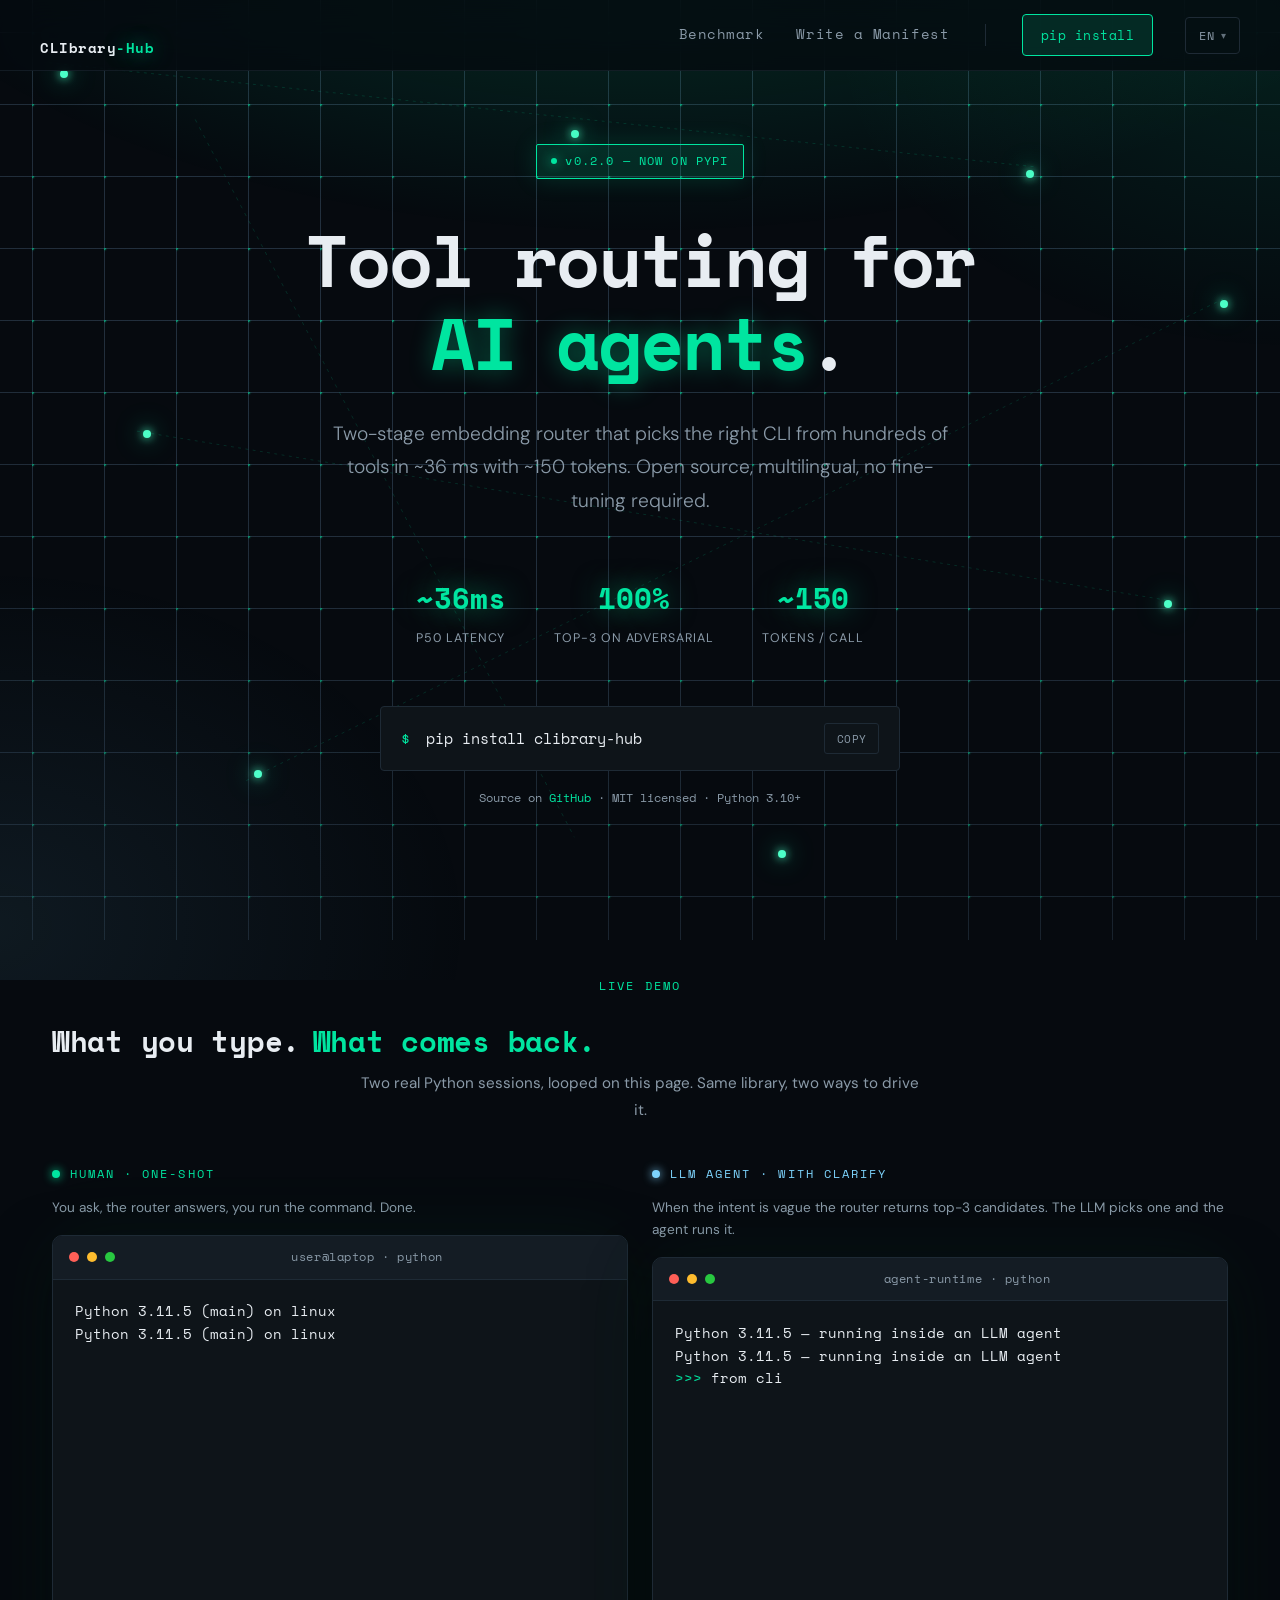
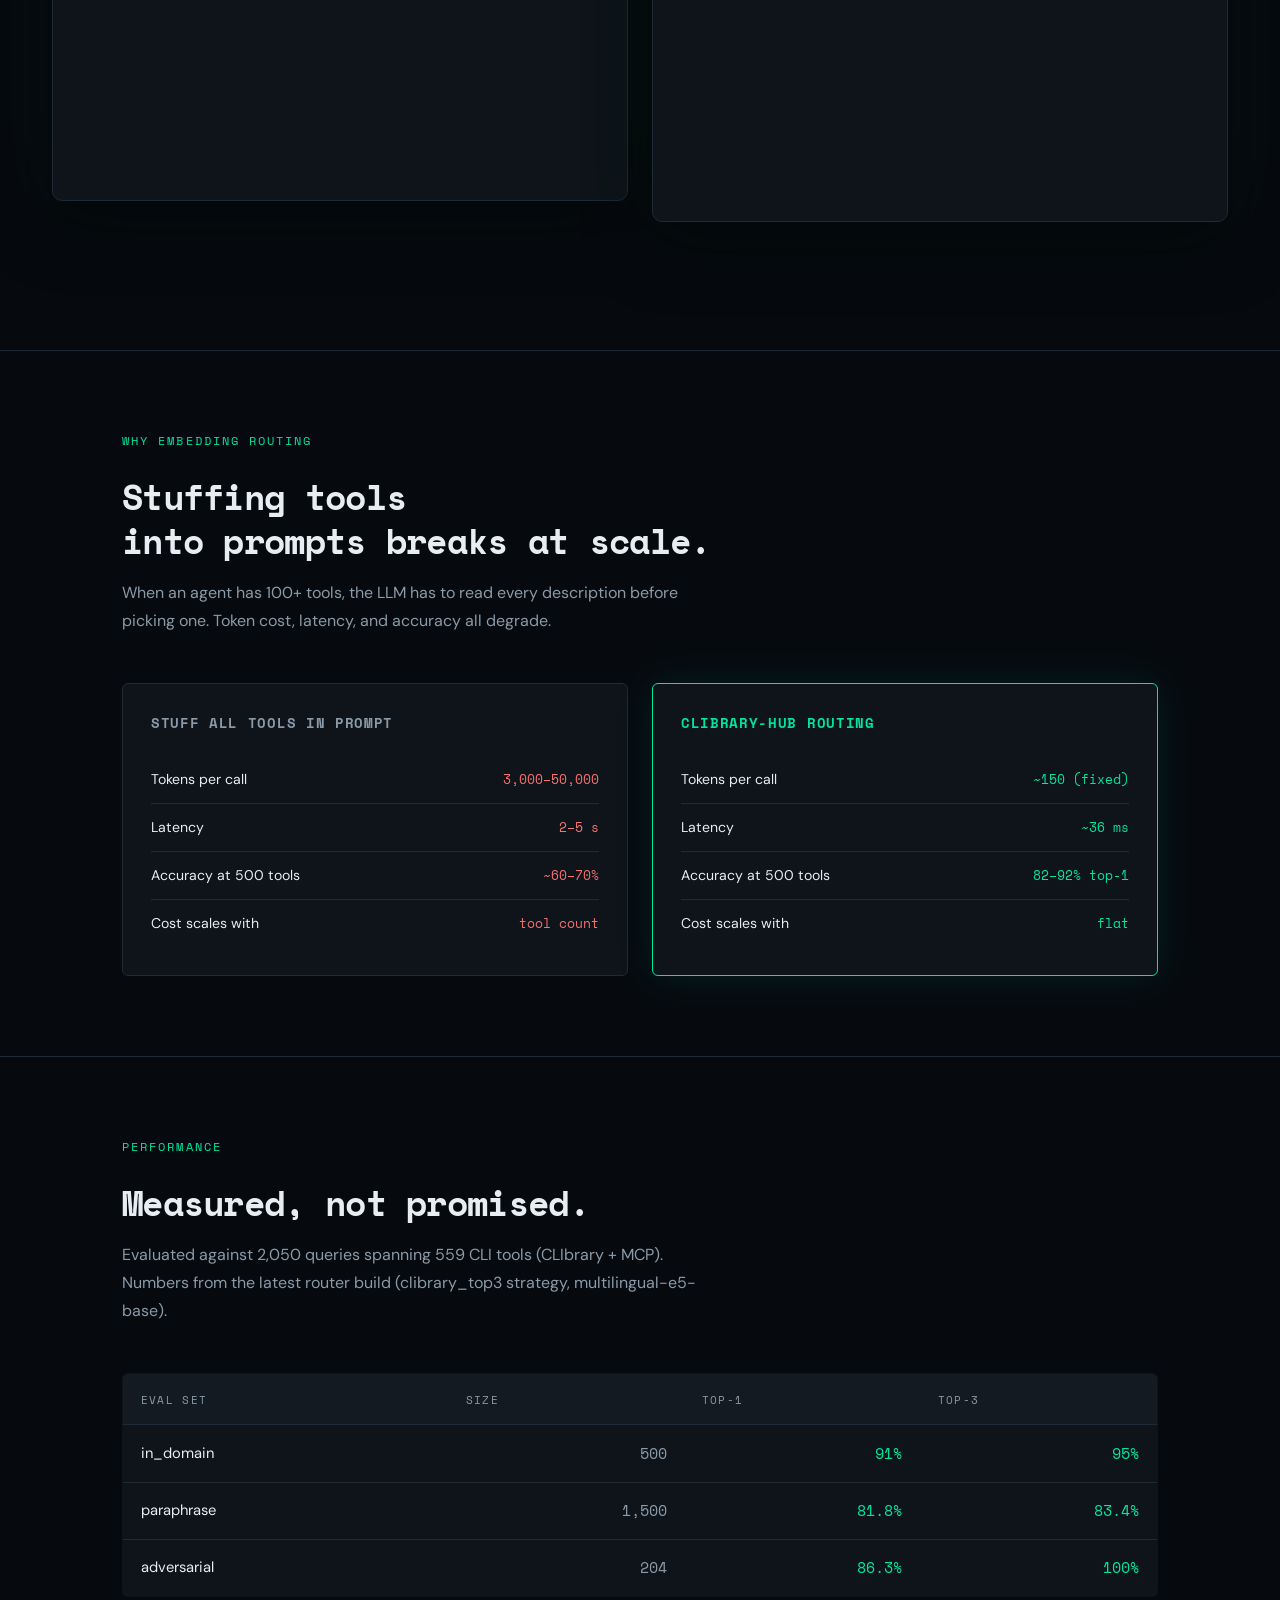
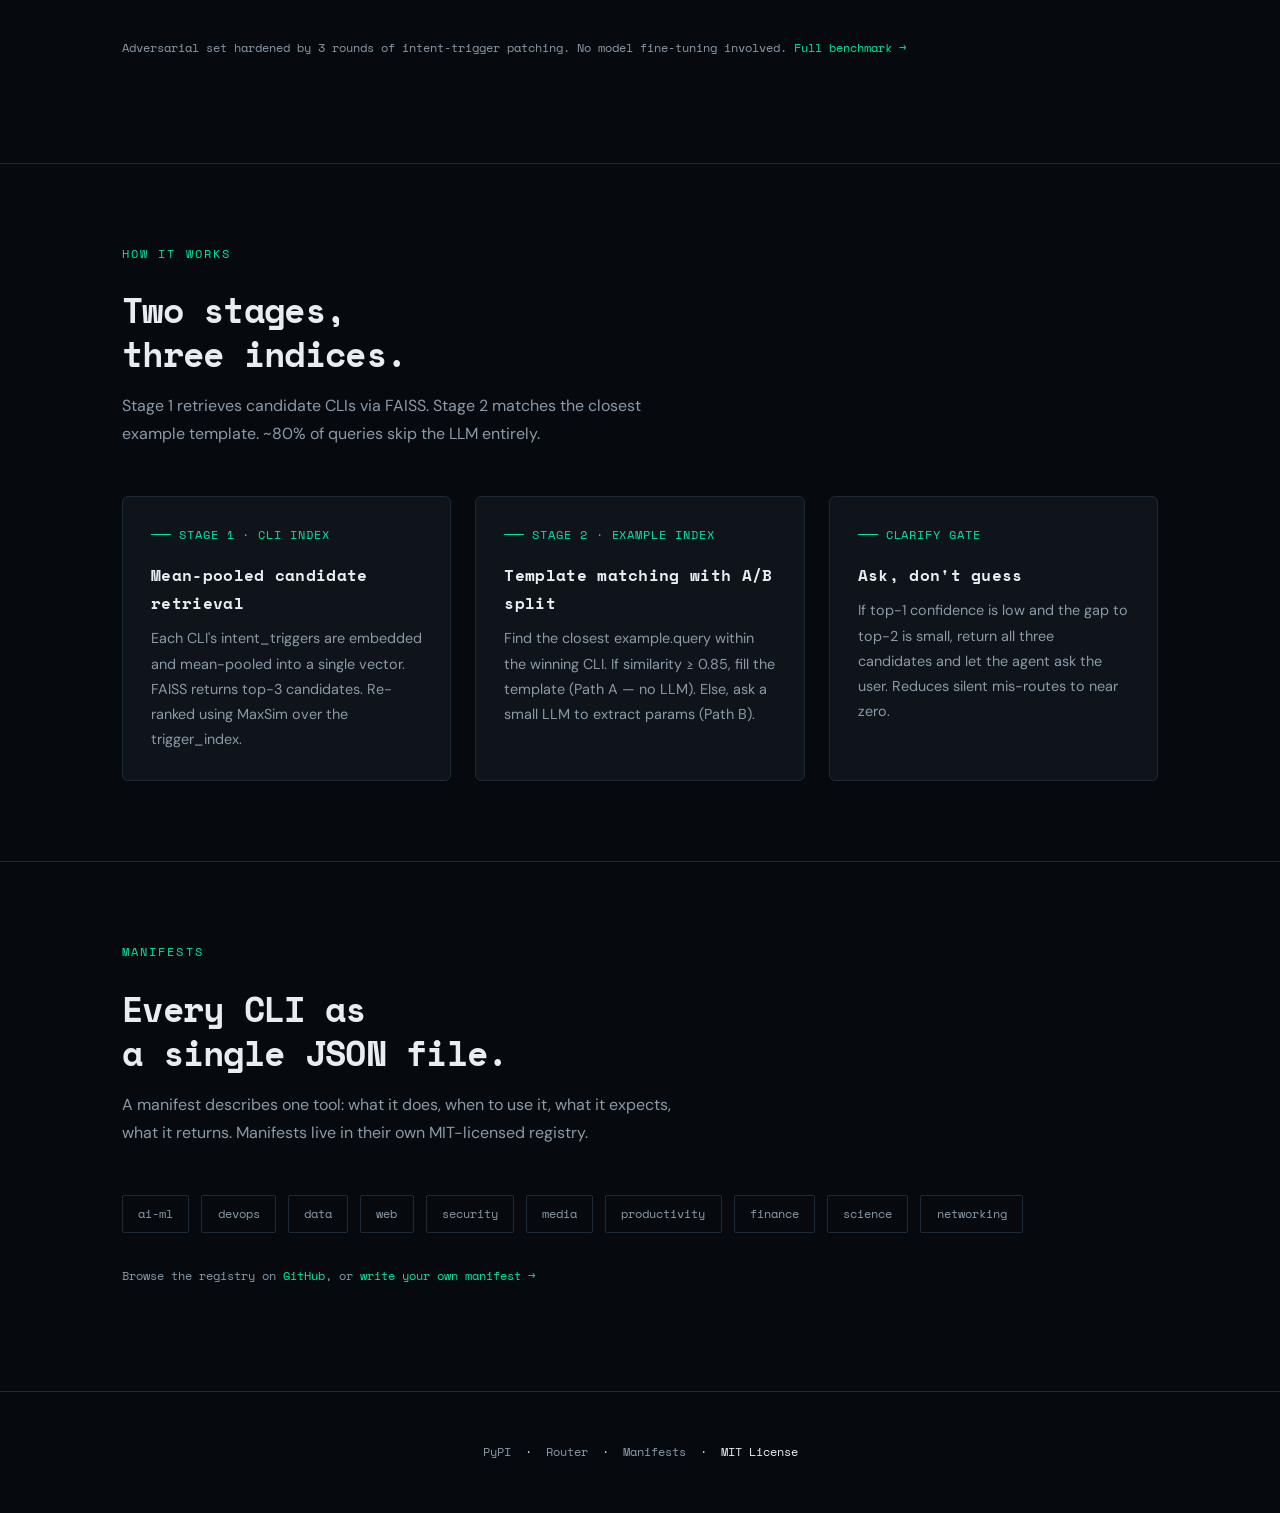
==== index.html @ 12702f0d "feat: split live demo into HUMAN + LLM AGENT terminals side-by-side Two animated REPLs running in pa" ====
<!DOCTYPE html>
<html lang="en">
<head>
<meta charset="UTF-8">
<meta name="viewport" content="width=device-width, initial-scale=1.0">
<title>CLIbrary-Hub — Tool Routing for AI Agents</title>
<meta name="description" content="Open-source two-stage CLI router for AI agents. ~36ms latency, ~150 tokens, multilingual. pip install clibrary-hub.">
<link rel="preconnect" href="https://fonts.googleapis.com">
<link href="https://fonts.googleapis.com/css2?family=Space+Mono:wght@400;700&family=DM+Sans:wght@300;400;500&display=swap" rel="stylesheet">
<link rel="stylesheet" href="/assets/style.css">
<script src="/assets/parallax.js" defer></script>
<script src="/assets/flow.js" defer></script>
</head>
<body>

<svg class="bg-network" xmlns="http://www.w3.org/2000/svg" preserveAspectRatio="none" viewBox="0 0 1920 1080">
  <line class="conn"       x1="150"  y1="130" x2="1500" y2="240" />
  <line class="conn"       x1="270"  y1="520" x2="1690" y2="700" />
  <line class="conn"       x1="420"  y1="890" x2="1760" y2="380" />
  <line class="conn"       x1="350"  y1="190" x2="870"  y2="950" />
  <line class="conn-pulse" x1="150"  y1="130" x2="270"  y2="520" />
  <line class="conn-pulse" x1="270"  y1="520" x2="420"  y2="890" />
  <line class="conn-pulse" x1="1500" y1="240" x2="1690" y2="700" />
  <line class="conn-pulse" x1="1690" y1="700" x2="870"  y2="950" />
</svg>

<div class="bg-nodes">
  <span class="node"></span>
  <span class="node"></span>
  <span class="node"></span>
  <span class="node"></span>
  <span class="node"></span>
  <span class="node"></span>
  <span class="node"></span>
  <span class="node"></span>
</div>

<nav>
  <div class="logo"><a href="/">CLIbrary<span>-Hub</span></a></div>
  <div class="nav-links">
    <a href="/benchmark.html">Benchmark</a>
    <a href="/create.html">Write a Manifest</a>
    <span class="nav-divider"></span>
    <a href="https://pypi.org/project/clibrary-hub/" class="nav-cta">pip install</a>
    <div class="lang-switch" id="lang-switch">
      <button class="lang-trigger" onclick="toggleLang(event)">EN <span class="caret">▾</span></button>
      <div class="lang-menu">
        <a href="/" class="current">English</a>
        <a href="/zh/">繁體中文</a>
      </div>
    </div>
  </div>
</nav>

<div class="hero">
  <div class="badge">v0.2.0 — NOW ON PYPI</div>

  <h1>Tool routing for<br><span>AI agents</span>.</h1>

  <p class="hero-sub">
    Two-stage embedding router that picks the right CLI from hundreds of tools
    in ~36 ms with ~150 tokens. Open source, multilingual, no fine-tuning required.
  </p>

  <div class="stats-row">
    <div class="stat"><span class="stat-num">~36ms</span><span class="stat-label">P50 LATENCY</span></div>
    <div class="stat"><span class="stat-num">100%</span><span class="stat-label">TOP-3 ON ADVERSARIAL</span></div>
    <div class="stat"><span class="stat-num">~150</span><span class="stat-label">TOKENS / CALL</span></div>
  </div>

  <div class="install-box">
    <div class="install-cmd">
      <span class="prompt">$</span>
      <span class="cmd" id="install-cmd-text">pip install clibrary-hub</span>
      <button class="copy-btn" onclick="copyInstall()" id="copy-btn">COPY</button>
    </div>
    <p class="install-note">
      Source on
      <a href="https://github.com/clibrary-hub/CLIbrary">GitHub</a>
      · MIT licensed · Python 3.10+
    </p>
  </div>
</div>

<section class="flow-wrap" id="flow">
  <p class="section-label">LIVE DEMO</p>
  <h2>What you type. <span>What comes back.</span></h2>
  <p class="section-sub">Two real Python sessions, looped on this page. Same library, two ways to drive it.</p>

  <div class="flow-dual">

    <div class="flow-col">
      <div class="flow-col-label">HUMAN · ONE-SHOT</div>
      <p class="flow-col-tagline">You ask, the router answers, you run the command. Done.</p>
      <div class="term-window">
        <div class="term-bar">
          <div class="dot dot-r"></div>
          <div class="dot dot-y"></div>
          <div class="dot dot-g"></div>
          <span class="term-title">user@laptop · python</span>
        </div>
        <div class="term-screen" data-seq="human" data-lang="en"></div>
      </div>
    </div>

    <div class="flow-col agent">
      <div class="flow-col-label">LLM AGENT · WITH CLARIFY</div>
      <p class="flow-col-tagline">When the intent is vague the router returns top-3 candidates. The LLM picks one and the agent runs it.</p>
      <div class="term-window">
        <div class="term-bar">
          <div class="dot dot-r"></div>
          <div class="dot dot-y"></div>
          <div class="dot dot-g"></div>
          <span class="term-title">agent-runtime · python</span>
        </div>
        <div class="term-screen" data-seq="agent" data-lang="en"></div>
      </div>
    </div>

  </div>
</section>

<hr class="divider">

<section class="block">
  <p class="section-label">WHY EMBEDDING ROUTING</p>
  <h2 class="section-title">Stuffing tools<br>into prompts breaks at scale.</h2>
  <p class="section-sub">When an agent has 100+ tools, the LLM has to read every description before picking one. Token cost, latency, and accuracy all degrade.</p>

  <div class="compare">
    <div class="compare-card">
      <h3>STUFF ALL TOOLS IN PROMPT</h3>
      <div class="compare-row"><span>Tokens per call</span><span class="bad">3,000–50,000</span></div>
      <div class="compare-row"><span>Latency</span><span class="bad">2–5 s</span></div>
      <div class="compare-row"><span>Accuracy at 500 tools</span><span class="bad">~60–70%</span></div>
      <div class="compare-row"><span>Cost scales with</span><span class="bad">tool count</span></div>
    </div>
    <div class="compare-card highlight">
      <h3>CLIBRARY-HUB ROUTING</h3>
      <div class="compare-row"><span>Tokens per call</span><span class="good">~150 (fixed)</span></div>
      <div class="compare-row"><span>Latency</span><span class="good">~36 ms</span></div>
      <div class="compare-row"><span>Accuracy at 500 tools</span><span class="good">82–92% top-1</span></div>
      <div class="compare-row"><span>Cost scales with</span><span class="good">flat</span></div>
    </div>
  </div>
</section>

<hr class="divider">

<section class="block">
  <p class="section-label">PERFORMANCE</p>
  <h2 class="section-title">Measured, not promised.</h2>
  <p class="section-sub">Evaluated against 2,050 queries spanning 559 CLI tools (CLIbrary + MCP). Numbers from the latest router build (clibrary_top3 strategy, multilingual-e5-base).</p>

  <table>
    <thead>
      <tr><th>EVAL SET</th><th>SIZE</th><th class="num">TOP-1</th><th class="num">TOP-3</th></tr>
    </thead>
    <tbody>
      <tr><td>in_domain</td><td class="muted">500</td><td class="num">91%</td><td class="num">95%</td></tr>
      <tr><td>paraphrase</td><td class="muted">1,500</td><td class="num">81.8%</td><td class="num">83.4%</td></tr>
      <tr><td>adversarial</td><td class="muted">204</td><td class="num">86.3%</td><td class="num">100%</td></tr>
    </tbody>
  </table>
  <p class="install-note" style="text-align:left; margin-top:1.5rem;">
    Adversarial set hardened by 3 rounds of intent-trigger patching.
    No model fine-tuning involved.
    <a href="/benchmark.html">Full benchmark →</a>
  </p>
</section>

<hr class="divider">

<section class="block">
  <p class="section-label">HOW IT WORKS</p>
  <h2 class="section-title">Two stages,<br>three indices.</h2>
  <p class="section-sub">Stage 1 retrieves candidate CLIs via FAISS. Stage 2 matches the closest example template. ~80% of queries skip the LLM entirely.</p>

  <div class="cards">
    <div class="card">
      <div class="card-icon">STAGE 1 · CLI INDEX</div>
      <h3>Mean-pooled candidate retrieval</h3>
      <p>Each CLI's intent_triggers are embedded and mean-pooled into a single vector. FAISS returns top-3 candidates. Re-ranked using MaxSim over the trigger_index.</p>
    </div>
    <div class="card">
      <div class="card-icon">STAGE 2 · EXAMPLE INDEX</div>
      <h3>Template matching with A/B split</h3>
      <p>Find the closest example.query within the winning CLI. If similarity ≥ 0.85, fill the template (Path A — no LLM). Else, ask a small LLM to extract params (Path B).</p>
    </div>
    <div class="card">
      <div class="card-icon">CLARIFY GATE</div>
      <h3>Ask, don't guess</h3>
      <p>If top-1 confidence is low and the gap to top-2 is small, return all three candidates and let the agent ask the user. Reduces silent mis-routes to near zero.</p>
    </div>
  </div>
</section>

<hr class="divider">

<section class="block">
  <p class="section-label">MANIFESTS</p>
  <h2 class="section-title">Every CLI as<br>a single JSON file.</h2>
  <p class="section-sub">A manifest describes one tool: what it does, when to use it, what it expects, what it returns. Manifests live in their own MIT-licensed registry.</p>

  <div class="categories">
    <div class="cat">ai-ml</div>
    <div class="cat">devops</div>
    <div class="cat">data</div>
    <div class="cat">web</div>
    <div class="cat">security</div>
    <div class="cat">media</div>
    <div class="cat">productivity</div>
    <div class="cat">finance</div>
    <div class="cat">science</div>
    <div class="cat">networking</div>
  </div>

  <p class="install-note" style="text-align:left; margin-top:2rem;">
    Browse the registry on
    <a href="https://github.com/clibrary-hub/manifests">GitHub</a>,
    or <a href="/create.html">write your own manifest →</a>
  </p>
</section>

<footer>
  <p>
    <a href="https://pypi.org/project/clibrary-hub/">PyPI</a>
    &nbsp;·&nbsp;
    <a href="https://github.com/clibrary-hub/CLIbrary">Router</a>
    &nbsp;·&nbsp;
    <a href="https://github.com/clibrary-hub/manifests">Manifests</a>
    &nbsp;·&nbsp;
    MIT License
  </p>
</footer>

<script>
  function copyInstall() {
    const text = document.getElementById('install-cmd-text').textContent;
    const btn = document.getElementById('copy-btn');
    navigator.clipboard.writeText(text).then(() => {
      btn.textContent = 'COPIED';
      btn.style.color = '#00e5a0';
      btn.style.borderColor = '#00e5a0';
      setTimeout(() => {
        btn.textContent = 'COPY';
        btn.style.color = '';
        btn.style.borderColor = '';
      }, 1500);
    });
  }

  function toggleLang(e) {
    e.stopPropagation();
    document.getElementById('lang-switch').classList.toggle('open');
  }
  document.addEventListener('click', () => {
    document.getElementById('lang-switch').classList.remove('open');
  });
</script>

</body>
</html>
---- assets/style.css ----
/* CLIbrary-Hub — shared styles */

*, *::before, *::after { box-sizing: border-box; margin: 0; padding: 0; }

:root {
  --bg: #060a0f;
  --surface: #0e1419;
  --surface-2: #131a21;
  --border: #1e2a35;
  --accent: #00e5a0;
  --accent-bright: #4dffc8;
  --accent-dim: #00e5a020;
  --accent-soft: #00e5a008;
  --text: #e8edf2;
  --muted: #8a9aa8;
  --mono: 'Space Mono', monospace;
  --sans: 'DM Sans', sans-serif;
}

html { scroll-behavior: smooth; }

body {
  background: var(--bg);
  color: var(--text);
  font-family: var(--sans);
  font-size: 16px;
  line-height: 1.75;
  min-height: 100vh;
  position: relative;
  overflow-x: hidden;
}

/* ============================================================
   Agent-routing background — high-contrast tech feel
   ============================================================ */

/* Parallax tracking — JS updates these CSS vars on mousemove */
:root {
  --mx: 0px;     /* mouse offset from center, X */
  --my: 0px;     /* mouse offset from center, Y */
}

/* Layer 1: visible grid + bright dots at intersections */
body::before {
  content: '';
  position: fixed;
  inset: -40px;  /* extra room for parallax movement */
  background:
    /* dots at every intersection — visible, slight glow */
    radial-gradient(circle at 0 0,
      rgba(0, 229, 160, 0.55) 1.8px,
      rgba(0, 229, 160, 0.12) 2.5px,
      transparent 4px),
    /* grid lines — stronger than before */
    linear-gradient(rgba(40, 55, 70, 0.85) 1px, transparent 1px),
    linear-gradient(90deg, rgba(40, 55, 70, 0.85) 1px, transparent 1px);
  background-size:
    72px 72px,
    72px 72px,
    72px 72px;
  background-position: 0 0;
  pointer-events: none;
  z-index: 0;
  mask-image: radial-gradient(ellipse 120% 100% at 50% 30%, black 30%, rgba(0,0,0,0.7) 70%, rgba(0,0,0,0.4) 100%);
  -webkit-mask-image: radial-gradient(ellipse 120% 100% at 50% 30%, black 30%, rgba(0,0,0,0.7) 70%, rgba(0,0,0,0.4) 100%);
  transform: translate3d(calc(var(--mx) * 0.5), calc(var(--my) * 0.5), 0);
  transition: transform 0.6s cubic-bezier(0.2, 0.8, 0.2, 1);
  will-change: transform;
}

/* Layer 2: dramatic accent glows — moves opposite for depth */
body::after {
  content: '';
  position: fixed;
  inset: -80px;
  background:
    /* huge top center green glow */
    radial-gradient(ellipse 1400px 700px at 50% -10%,
      rgba(0, 229, 160, 0.22), transparent 60%),
    /* upper right corner glow */
    radial-gradient(ellipse 700px 500px at 95% 10%,
      rgba(0, 229, 160, 0.10), transparent 65%),
    /* bottom left cool glow */
    radial-gradient(ellipse 800px 600px at 5% 95%,
      rgba(125, 211, 252, 0.08), transparent 60%);
  pointer-events: none;
  z-index: 0;
  transform: translate3d(calc(var(--mx) * -0.25), calc(var(--my) * -0.25), 0);
  transition: transform 0.8s cubic-bezier(0.2, 0.8, 0.2, 1);
  will-change: transform;
}

/* SVG network overlay — animated routing lines + active nodes */
.bg-network {
  position: fixed;
  inset: -60px;
  pointer-events: none;
  z-index: 0;
  width: calc(100% + 120px);
  height: calc(100% + 120px);
  transform: translate3d(calc(var(--mx) * 0.8), calc(var(--my) * 0.8), 0);
  transition: transform 0.5s cubic-bezier(0.2, 0.8, 0.2, 1);
  will-change: transform;
}

/* Active "routing" nodes — bigger, brighter, parallax */
.bg-nodes {
  position: fixed;
  inset: -50px;
  pointer-events: none;
  z-index: 0;
  width: calc(100% + 100px);
  height: calc(100% + 100px);
  transform: translate3d(calc(var(--mx) * 1.2), calc(var(--my) * 1.2), 0);
  transition: transform 0.4s cubic-bezier(0.2, 0.8, 0.2, 1);
  will-change: transform;
}
.bg-nodes .node {
  position: absolute;
  width: 8px;
  height: 8px;
  background: var(--accent-bright);
  border-radius: 50%;
  box-shadow:
    0 0 10px var(--accent-bright),
    0 0 25px var(--accent),
    0 0 50px rgba(0, 229, 160, 0.4),
    0 0 80px rgba(0, 229, 160, 0.15);
  animation: nodePulse 4.5s ease-in-out infinite;
}
.bg-nodes .node::before {
  content: '';
  position: absolute;
  inset: -8px;
  border: 1px solid var(--accent);
  border-radius: 50%;
  opacity: 0;
  animation: nodeRing 4.5s ease-out infinite;
}
.bg-nodes .node:nth-child(1) { top: 12%; left: 8%;  animation-delay: 0s; }
.bg-nodes .node:nth-child(1)::before { animation-delay: 0s; }
.bg-nodes .node:nth-child(2) { top: 22%; left: 78%; animation-delay: 0.9s; }
.bg-nodes .node:nth-child(2)::before { animation-delay: 0.9s; }
.bg-nodes .node:nth-child(3) { top: 48%; left: 14%; animation-delay: 1.8s; }
.bg-nodes .node:nth-child(3)::before { animation-delay: 1.8s; }
.bg-nodes .node:nth-child(4) { top: 65%; left: 88%; animation-delay: 2.7s; }
.bg-nodes .node:nth-child(4)::before { animation-delay: 2.7s; }
.bg-nodes .node:nth-child(5) { top: 82%; left: 22%; animation-delay: 3.6s; }
.bg-nodes .node:nth-child(5)::before { animation-delay: 3.6s; }
.bg-nodes .node:nth-child(6) { top: 35%; left: 92%; animation-delay: 0.3s; }
.bg-nodes .node:nth-child(6)::before { animation-delay: 0.3s; }
.bg-nodes .node:nth-child(7) { top: 90%; left: 60%; animation-delay: 1.4s; }
.bg-nodes .node:nth-child(7)::before { animation-delay: 1.4s; }
.bg-nodes .node:nth-child(8) { top: 18%; left: 45%; animation-delay: 2.2s; }
.bg-nodes .node:nth-child(8)::before { animation-delay: 2.2s; }

@keyframes nodePulse {
  0%, 100% { opacity: 0.6; transform: scale(0.85); }
  50%      { opacity: 1;   transform: scale(1.4); }
}
@keyframes nodeRing {
  0%   { opacity: 0.7; transform: scale(0.5); }
  100% { opacity: 0;   transform: scale(3.5); }
}

/* SVG connecting lines pulse */
.bg-network .conn {
  stroke: var(--accent);
  stroke-width: 1;
  fill: none;
  opacity: 0.18;
  stroke-dasharray: 4 6;
  animation: dashFlow 8s linear infinite;
}
.bg-network .conn-pulse {
  stroke: var(--accent-bright);
  stroke-width: 1.5;
  fill: none;
  opacity: 0;
  animation: connPulse 5s ease-in-out infinite;
}
.bg-network .conn-pulse:nth-child(odd)  { animation-delay: 0s; }
.bg-network .conn-pulse:nth-child(even) { animation-delay: 2.5s; }

@keyframes dashFlow {
  to { stroke-dashoffset: -100; }
}
@keyframes connPulse {
  0%, 100% { opacity: 0; }
  20%      { opacity: 0.7; }
  40%      { opacity: 0.2; }
  60%      { opacity: 0; }
}

/* ============================================================
   Nav — minimal, logo-led
   ============================================================ */
nav {
  position: fixed;
  top: 0; left: 0; right: 0;
  z-index: 100;
  display: flex;
  align-items: center;
  justify-content: space-between;
  padding: 0.7rem 2.5rem;
  background: rgba(6, 10, 15, 0.78);
  backdrop-filter: blur(20px) saturate(160%);
  -webkit-backdrop-filter: blur(20px) saturate(160%);
  border-bottom: 1px solid rgba(30, 42, 53, 0.55);
}

.logo {
  font-family: var(--mono);
  font-size: 3rem;
  font-weight: 700;
  color: var(--text);
  letter-spacing: -0.04em;
  line-height: 1;
}
.logo a {
  color: inherit;
  text-decoration: none;
  transition: opacity 0.2s;
}
.logo a:hover { opacity: 0.85; }
.logo span {
  color: var(--accent);
  text-shadow: 0 0 20px rgba(0, 229, 160, 0.65);
}

.nav-links {
  display: flex;
  gap: 2rem;
  align-items: center;
}

nav a {
  font-family: var(--mono);
  font-size: 0.85rem;
  color: var(--muted);
  text-decoration: none;
  letter-spacing: 0.04em;
  transition: color 0.2s;
}
nav a:hover { color: var(--accent); }

.nav-divider {
  width: 1px;
  height: 22px;
  background: var(--border);
  margin: 0 0.25rem;
}

.nav-cta {
  background: var(--accent-dim);
  border: 1px solid var(--accent);
  color: var(--accent) !important;
  padding: 0.55rem 1.1rem;
  border-radius: 4px;
  font-size: 0.82rem;
}
.nav-cta:hover {
  background: rgba(0, 229, 160, 0.12);
  box-shadow: 0 0 18px rgba(0, 229, 160, 0.18);
}

.lang-active { color: var(--accent) !important; }

@media (max-width: 720px) {
  nav {
    padding: 0.5rem 1rem;
    flex-wrap: wrap;
    gap: 0.5rem 0.75rem;
    justify-content: flex-start;
  }
  .logo { font-size: 1.5rem; flex: 0 0 auto; }
  .nav-links {
    flex: 1 1 100%;
    gap: 0.6rem 0.85rem;
    flex-wrap: wrap;
    justify-content: flex-start;
  }
  .nav-divider { display: none; }
  nav a { font-size: 0.78rem; }
  .nav-cta { padding: 0.4rem 0.85rem; }
  .lang-trigger { padding: 0.35rem 0.65rem; }
}

/* Language dropdown */
.lang-switch {
  position: relative;
  display: inline-block;
}
.lang-trigger {
  background: transparent;
  border: 1px solid var(--border);
  color: var(--muted);
  font-family: var(--mono);
  font-size: 0.78rem;
  padding: 0.5rem 0.8rem;
  cursor: pointer;
  border-radius: 4px;
  letter-spacing: 0.05em;
  display: inline-flex;
  align-items: center;
  gap: 0.4rem;
  transition: all 0.15s;
}
.lang-trigger:hover {
  border-color: var(--accent);
  color: var(--accent);
}
.lang-trigger .caret {
  font-size: 0.6rem;
  opacity: 0.7;
  transition: transform 0.15s;
}
.lang-switch.open .lang-trigger .caret { transform: rotate(180deg); }
.lang-menu {
  position: absolute;
  top: calc(100% + 0.4rem);
  right: 0;
  min-width: 160px;
  background: var(--surface);
  border: 1px solid var(--border);
  border-radius: 6px;
  overflow: hidden;
  box-shadow: 0 8px 28px rgba(0, 0, 0, 0.6);
  opacity: 0;
  pointer-events: none;
  transform: translateY(-4px);
  transition: opacity 0.18s, transform 0.18s;
}
.lang-switch.open .lang-menu {
  opacity: 1;
  pointer-events: auto;
  transform: translateY(0);
}
.lang-menu a {
  display: block;
  padding: 0.7rem 1rem;
  color: var(--muted);
  font-size: 0.82rem;
  transition: all 0.15s;
  border-bottom: 1px solid var(--border);
}
.lang-menu a:last-child { border-bottom: none; }
.lang-menu a:hover {
  background: var(--accent-dim);
  color: var(--accent);
}
.lang-menu a.current {
  color: var(--accent);
  background: var(--accent-soft);
}

/* ============================================================
   Layout
   ============================================================ */
main {
  position: relative;
  z-index: 1;
  max-width: 720px;
  margin: 0 auto;
  padding: 9rem 2rem 6rem;
}
main.wide { max-width: 1100px; }

.hero-block {
  margin-bottom: 6rem;
  padding-bottom: 4rem;
  border-bottom: 1px solid var(--border);
}

.section-label {
  font-family: var(--mono);
  font-size: 0.72rem;
  color: var(--accent);
  letter-spacing: 0.18em;
  margin-bottom: 1.5rem;
  text-transform: uppercase;
}

/* ============================================================
   Typography
   ============================================================ */
h1 {
  font-family: var(--mono);
  font-size: clamp(2.2rem, 5vw, 3.2rem);
  font-weight: 700;
  line-height: 1.15;
  letter-spacing: -0.03em;
  margin-bottom: 2rem;
}
h1 span { color: var(--accent); text-shadow: 0 0 24px rgba(0, 229, 160, 0.4); }

.lead {
  color: var(--muted);
  font-size: 1.1rem;
  line-height: 1.75;
  max-width: 640px;
}

.step-section { margin-bottom: 6rem; }

h2 {
  font-family: var(--mono);
  font-size: 1.35rem;
  margin-bottom: 2rem;
  letter-spacing: -0.01em;
  line-height: 1.4;
  display: flex;
  flex-wrap: wrap;
  align-items: center;
  gap: 0.8rem;
}
h2 .num {
  font-size: 0.72rem;
  color: var(--accent);
  background: var(--accent-dim);
  border: 1px solid var(--accent);
  padding: 0.3rem 0.7rem;
  border-radius: 3px;
  letter-spacing: 0.12em;
  font-weight: 700;
}

h3 {
  font-family: var(--mono);
  font-size: 0.95rem;
  margin-top: 2.5rem;
  margin-bottom: 1rem;
  color: var(--text);
  letter-spacing: 0.02em;
}

p { margin-bottom: 1.5rem; color: var(--text); }

ul, ol { margin: 1rem 0 2rem 1.5rem; color: var(--text); }
ul li, ol li { margin-bottom: 0.9rem; line-height: 1.75; }

/* ============================================================
   Code
   ============================================================ */
pre {
  background: var(--surface);
  border: 1px solid var(--border);
  border-radius: 8px;
  padding: 1.5rem 1.75rem;
  margin: 2rem 0;
  overflow-x: auto;
  font-family: var(--mono);
  font-size: 0.84rem;
  line-height: 1.75;
}
pre code { background: none; border: none; padding: 0; color: var(--text); }
.k { color: #7dd3fc; }
.s { color: #86efac; }
.c { color: #6b7280; font-style: italic; }
.n { color: #fbbf24; }

code {
  font-family: var(--mono);
  font-size: 0.85rem;
  background: var(--surface);
  padding: 0.18rem 0.5rem;
  border-radius: 3px;
  border: 1px solid var(--border);
  color: #86efac;
}

/* ============================================================
   Tables
   ============================================================ */
table {
  width: 100%;
  border-collapse: collapse;
  font-size: 0.92rem;
  margin: 1.5rem 0 2.5rem;
  background: var(--surface);
  border: 1px solid var(--border);
  border-radius: 6px;
  overflow: hidden;
}
th, td { padding: 0.95rem 1.1rem; text-align: left; border-bottom: 1px solid var(--border); }
tr:last-child td { border-bottom: none; }
th {
  color: var(--muted);
  font-weight: normal;
  font-size: 0.7rem;
  letter-spacing: 0.12em;
  text-transform: uppercase;
  background: var(--surface-2);
  font-family: var(--mono);
}
td code { font-size: 0.78rem; }
td.num { color: var(--accent); text-align: right; font-family: var(--mono); }
td.muted { color: var(--muted); text-align: right; font-family: var(--mono); }
td.muted-l { color: var(--muted); }
tr.highlight td.num { color: var(--accent); font-weight: bold; }

/* ============================================================
   Callouts
   ============================================================ */
.callout {
  background: var(--accent-dim);
  border-left: 3px solid var(--accent);
  padding: 1.5rem 1.75rem;
  margin: 2.5rem 0;
  border-radius: 0 6px 6px 0;
  font-size: 0.95rem;
  line-height: 1.75;
}
.callout strong { color: var(--accent); }
.callout p:last-child { margin-bottom: 0; }

.warn {
  background: rgba(248, 113, 113, 0.06);
  border-left: 3px solid #f87171;
  padding: 1.5rem 1.75rem;
  margin: 2.5rem 0;
  border-radius: 0 6px 6px 0;
  font-size: 0.95rem;
  line-height: 1.75;
}
.warn strong { color: #f87171; }
.warn p:last-child { margin-bottom: 0; }

.check { color: var(--accent); font-weight: bold; margin-right: 0.4rem; }
.cross { color: #f87171; font-weight: bold; margin-right: 0.4rem; }

/* ============================================================
   Hero
   ============================================================ */
.hero {
  position: relative;
  z-index: 1;
  min-height: 100vh;
  display: flex;
  flex-direction: column;
  align-items: center;
  justify-content: center;
  text-align: center;
  padding: 9rem 2rem 5rem;
}

.badge {
  display: inline-flex;
  align-items: center;
  gap: 0.5rem;
  font-family: var(--mono);
  font-size: 0.72rem;
  color: var(--accent);
  border: 1px solid var(--accent);
  background: var(--accent-dim);
  padding: 0.4rem 0.9rem;
  border-radius: 2px;
  margin-bottom: 2.5rem;
  letter-spacing: 0.1em;
  opacity: 0;
  animation: fadeUp 0.6s 0.2s forwards;
  box-shadow: 0 0 24px rgba(0, 229, 160, 0.15);
}
.badge::before {
  content: '';
  width: 6px;
  height: 6px;
  background: var(--accent);
  border-radius: 50%;
  animation: pulse 2s infinite;
  box-shadow: 0 0 12px var(--accent);
}
@keyframes pulse {
  0%, 100% { opacity: 1; }
  50% { opacity: 0.3; }
}

.hero h1 {
  font-size: clamp(2.5rem, 6vw, 4.5rem);
  text-align: center;
  margin-bottom: 2rem;
  opacity: 0;
  animation: fadeUp 0.6s 0.4s forwards;
}

.hero-sub {
  font-size: clamp(1rem, 2vw, 1.2rem);
  color: var(--muted);
  max-width: 620px;
  font-weight: 300;
  margin-bottom: 3.5rem;
  text-align: center;
  opacity: 0;
  animation: fadeUp 0.6s 0.6s forwards;
}

.stats-row {
  display: flex;
  gap: 3rem;
  justify-content: center;
  margin-bottom: 3.5rem;
  flex-wrap: wrap;
  opacity: 0;
  animation: fadeUp 0.6s 0.7s forwards;
}
.stat { text-align: center; }
.stat-num {
  font-family: var(--mono);
  font-size: 1.8rem;
  font-weight: 700;
  color: var(--accent);
  display: block;
  text-shadow: 0 0 28px rgba(0, 229, 160, 0.5);
}
.stat-label {
  font-size: 0.78rem;
  color: var(--muted);
  letter-spacing: 0.08em;
  margin-top: 0.3rem;
  display: block;
}

.install-box {
  opacity: 0;
  animation: fadeUp 0.6s 0.8s forwards;
  width: 100%;
  max-width: 520px;
}
.install-cmd {
  background: var(--surface);
  border: 1px solid var(--border);
  border-radius: 4px;
  font-family: var(--mono);
  font-size: 0.95rem;
  padding: 1rem 1.25rem;
  color: var(--text);
  display: flex;
  align-items: center;
  justify-content: space-between;
  gap: 1rem;
  transition: border-color 0.2s, box-shadow 0.2s;
}
.install-cmd:hover {
  border-color: var(--accent);
  box-shadow: 0 0 32px rgba(0, 229, 160, 0.18);
}
.install-cmd .prompt { color: var(--accent); user-select: none; }
.install-cmd .cmd { flex: 1; text-align: left; }
.copy-btn {
  background: transparent;
  border: 1px solid var(--border);
  color: var(--muted);
  font-family: var(--mono);
  font-size: 0.7rem;
  padding: 0.35rem 0.7rem;
  border-radius: 3px;
  cursor: pointer;
  letter-spacing: 0.05em;
  transition: all 0.2s;
}
.copy-btn:hover { border-color: var(--accent); color: var(--accent); }
.install-note {
  font-size: 0.78rem;
  color: var(--muted);
  margin-top: 1rem;
  text-align: center;
  font-family: var(--mono);
}
.install-note a { color: var(--accent); text-decoration: none; }
.install-note a:hover { text-decoration: underline; }

@keyframes fadeUp {
  from { opacity: 0; transform: translateY(20px); }
  to { opacity: 1; transform: translateY(0); }
}

/* ============================================================
   Animated terminal session (homepage)
   ============================================================ */
.flow-wrap {
  position: relative;
  z-index: 1;
  max-width: 1240px;
  margin: 0 auto 6rem;
  padding: 4rem 2rem 2rem;
}
.flow-wrap .section-label { text-align: center; }
.flow-wrap h2 {
  font-family: var(--mono);
  font-size: clamp(1.4rem, 2.5vw, 1.8rem);
  text-align: center;
  margin-bottom: 0.6rem;
  letter-spacing: -0.01em;
}
.flow-wrap h2 span { color: var(--accent); }
.flow-wrap .section-sub {
  text-align: center;
  margin: 0 auto 2.5rem;
  color: var(--muted);
  max-width: 560px;
  font-size: 0.95rem;
}

.term-window {
  background: var(--surface);
  border: 1px solid var(--border);
  border-radius: 10px;
  overflow: hidden;
  font-family: var(--mono);
  font-size: 0.92rem;
  box-shadow:
    0 24px 60px rgba(0, 0, 0, 0.5),
    0 0 80px rgba(0, 229, 160, 0.06);
}
.term-bar {
  background: #141c24;
  padding: 0.7rem 1rem;
  display: flex;
  align-items: center;
  gap: 0.5rem;
  border-bottom: 1px solid var(--border);
}
.term-title {
  font-size: 0.72rem;
  color: var(--muted);
  margin-left: auto;
  margin-right: auto;
  letter-spacing: 0.05em;
}

.term-screen {
  padding: 1.3rem 1.4rem;
  height: 520px;
  overflow-y: auto;
  line-height: 1.65;
  color: var(--text);
  font-size: 0.85rem;
  scrollbar-width: thin;
  scrollbar-color: var(--border) transparent;
}
.term-screen::-webkit-scrollbar { width: 6px; }
.term-screen::-webkit-scrollbar-thumb { background: var(--border); border-radius: 3px; }

/* Dual-pane terminal layout */
.flow-dual {
  display: grid;
  grid-template-columns: 1fr 1fr;
  gap: 1.5rem;
}
@media (max-width: 900px) {
  .flow-dual { grid-template-columns: 1fr; }
}

.flow-col {
  display: flex;
  flex-direction: column;
}

.flow-col-label {
  font-family: var(--mono);
  font-size: 0.72rem;
  letter-spacing: 0.18em;
  color: var(--accent);
  margin-bottom: 0.85rem;
  display: flex;
  align-items: center;
  gap: 0.6rem;
}
.flow-col-label::before {
  content: '';
  width: 8px;
  height: 8px;
  border-radius: 50%;
  background: var(--accent);
  box-shadow: 0 0 10px var(--accent);
}
.flow-col.agent .flow-col-label { color: #7dd3fc; }
.flow-col.agent .flow-col-label::before {
  background: #7dd3fc;
  box-shadow: 0 0 10px #7dd3fc;
}

.flow-col-tagline {
  font-family: var(--sans);
  font-size: 0.85rem;
  color: var(--muted);
  margin-bottom: 1rem;
  line-height: 1.6;
}

.t-line {
  white-space: pre-wrap;
  word-break: break-word;
}
.t-line.t-res { padding-left: 0; }

.t-prompt { color: var(--accent); user-select: none; }
.t-key    { color: #7dd3fc; }
.t-val    { color: #86efac; }
.t-num    { color: #fbbf24; }
.t-good   { color: var(--accent); font-weight: bold; }
.t-muted  { color: var(--muted); }
.t-note   { color: #6b7280; font-style: italic; }

/* Blinking cursor at the very end of the screen */
#term-screen::after {
  content: '';
  display: inline-block;
  width: 8px;
  height: 1em;
  background: var(--accent);
  vertical-align: text-bottom;
  margin-left: 2px;
  animation: termBlink 1s steps(1, end) infinite;
}
@keyframes termBlink {
  0%, 50%   { opacity: 1; }
  51%, 100% { opacity: 0; }
}

@media (max-width: 600px) {
  #term-screen { font-size: 0.78rem; height: 420px; padding: 1.1rem 1rem; }
  .flow-wrap { padding: 2.5rem 1rem 1rem; }
}

/* ============================================================
   Terminal
   ============================================================ */
.terminal-wrap {
  position: relative;
  z-index: 1;
  max-width: 720px;
  margin: 0 auto 6rem;
  padding: 0 2rem;
  opacity: 0;
  animation: fadeUp 0.6s 1s forwards;
}
.terminal {
  background: var(--surface);
  border: 1px solid var(--border);
  border-radius: 8px;
  overflow: hidden;
  font-family: var(--mono);
  font-size: 0.85rem;
  box-shadow: 0 16px 48px rgba(0, 0, 0, 0.5),
              0 0 60px rgba(0, 229, 160, 0.05);
}
.terminal-bar {
  background: #141c24;
  padding: 0.75rem 1rem;
  display: flex;
  align-items: center;
  gap: 0.5rem;
  border-bottom: 1px solid var(--border);
}
.dot { width: 10px; height: 10px; border-radius: 50%; }
.dot-r { background: #ff5f57; }
.dot-y { background: #febc2e; }
.dot-g { background: #28c840; }
.terminal-title {
  font-size: 0.72rem;
  color: var(--muted);
  margin-left: auto;
  margin-right: auto;
}
.terminal-body { padding: 1.5rem; line-height: 2; overflow-x: auto; }
.line-prompt { color: var(--accent); }
.line-cmd { color: var(--text); }
.line-out { color: var(--muted); }
.line-key { color: #7dd3fc; }
.line-val { color: #86efac; }
.line-comment { color: #4b5563; }

/* ============================================================
   Section blocks
   ============================================================ */
section.block {
  position: relative;
  z-index: 1;
  max-width: 1100px;
  margin: 0 auto;
  padding: 5rem 2rem;
}

.section-title {
  font-family: var(--mono);
  font-size: clamp(1.6rem, 3vw, 2.2rem);
  font-weight: 700;
  margin-bottom: 1rem;
  letter-spacing: -0.02em;
  line-height: 1.25;
}

.section-sub {
  color: var(--muted);
  max-width: 580px;
  margin-bottom: 3rem;
}

.cards {
  display: grid;
  grid-template-columns: repeat(auto-fit, minmax(280px, 1fr));
  gap: 1.5rem;
}
.card {
  background: var(--surface);
  border: 1px solid var(--border);
  border-radius: 6px;
  padding: 1.75rem;
  transition: all 0.2s;
}
.card:hover {
  border-color: var(--accent);
  transform: translateY(-2px);
  box-shadow: 0 8px 32px rgba(0, 229, 160, 0.08);
}
.card-icon {
  font-family: var(--mono);
  font-size: 0.72rem;
  color: var(--accent);
  letter-spacing: 0.08em;
  margin-bottom: 1rem;
  display: flex;
  align-items: center;
  gap: 0.5rem;
}
.card-icon::before {
  content: '';
  width: 20px;
  height: 1px;
  background: var(--accent);
}
.card h3 { font-family: var(--mono); font-size: 1rem; margin-bottom: 0.6rem; margin-top: 0; }
.card p { font-size: 0.9rem; color: var(--muted); margin-bottom: 0; }

/* ============================================================
   Compare
   ============================================================ */
.compare {
  display: grid;
  grid-template-columns: 1fr 1fr;
  gap: 1.5rem;
}
@media (max-width: 600px) { .compare { grid-template-columns: 1fr; } }

.compare-card {
  background: var(--surface);
  border: 1px solid var(--border);
  border-radius: 6px;
  padding: 1.75rem;
}
.compare-card.highlight {
  border-color: var(--accent);
  box-shadow: 0 0 40px rgba(0, 229, 160, 0.1);
}
.compare-card h3 {
  font-family: var(--mono);
  font-size: 0.85rem;
  margin: 0 0 1.25rem;
  color: var(--muted);
  letter-spacing: 0.05em;
}
.compare-card.highlight h3 { color: var(--accent); }

.compare-row {
  display: flex;
  justify-content: space-between;
  align-items: center;
  padding: 0.7rem 0;
  border-bottom: 1px solid var(--border);
  font-size: 0.88rem;
}
.compare-row:last-child { border-bottom: none; }
.compare-row span:last-child { font-family: var(--mono); font-size: 0.82rem; }
.good { color: var(--accent); }
.bad { color: #f87171; }

/* ============================================================
   Categories
   ============================================================ */
.categories {
  display: flex;
  flex-wrap: wrap;
  gap: 0.75rem;
  margin-top: 2rem;
}
.cat {
  font-family: var(--mono);
  font-size: 0.78rem;
  padding: 0.45rem 0.95rem;
  border: 1px solid var(--border);
  border-radius: 2px;
  color: var(--muted);
  transition: all 0.2s;
}
.cat:hover {
  border-color: var(--accent);
  color: var(--accent);
  background: var(--accent-dim);
}

.divider {
  border: none;
  border-top: 1px solid var(--border);
  margin: 0;
  position: relative;
  z-index: 1;
}

/* ============================================================
   Footer
   ============================================================ */
footer {
  position: relative;
  z-index: 1;
  border-top: 1px solid var(--border);
  padding: 3rem 2rem;
  text-align: center;
  font-family: var(--mono);
  font-size: 0.78rem;
  color: var(--muted);
}
footer a { color: var(--muted); text-decoration: none; transition: color 0.2s; }
footer a:hover { color: var(--accent); }
footer p { margin: 0; line-height: 2; }

/* ============================================================
   Responsive
   ============================================================ */
@media (max-width: 720px) {
  main { padding: 7rem 1.25rem 4rem; }
  .hero { padding: 7rem 1.25rem 4rem; }
  .stats-row { gap: 1.75rem; }
  .hero-block { margin-bottom: 4rem; padding-bottom: 2.5rem; }
  .step-section { margin-bottom: 4rem; }
  .nav-links { gap: 1rem; }
  .nav-links a:not(.nav-cta):not(.lang-trigger) { display: none; }
  .logo { font-size: 1.15rem; }
}
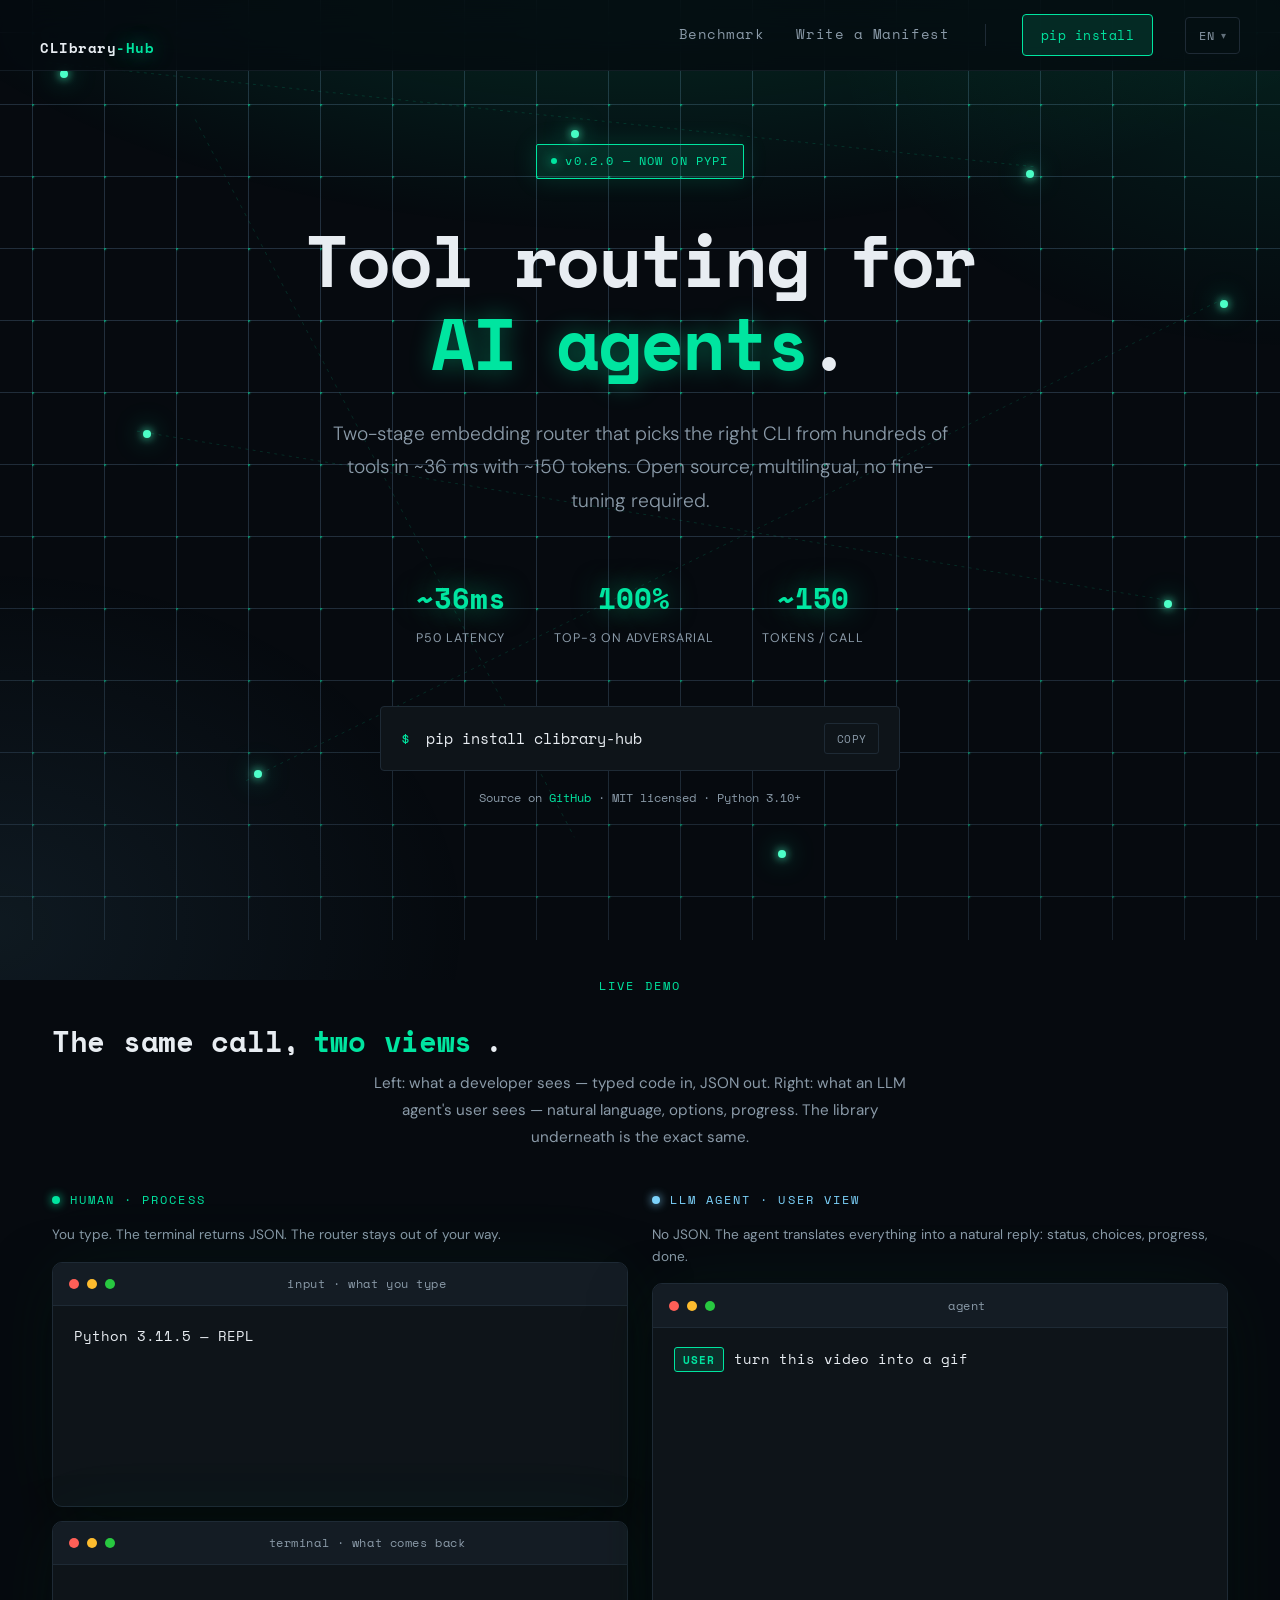
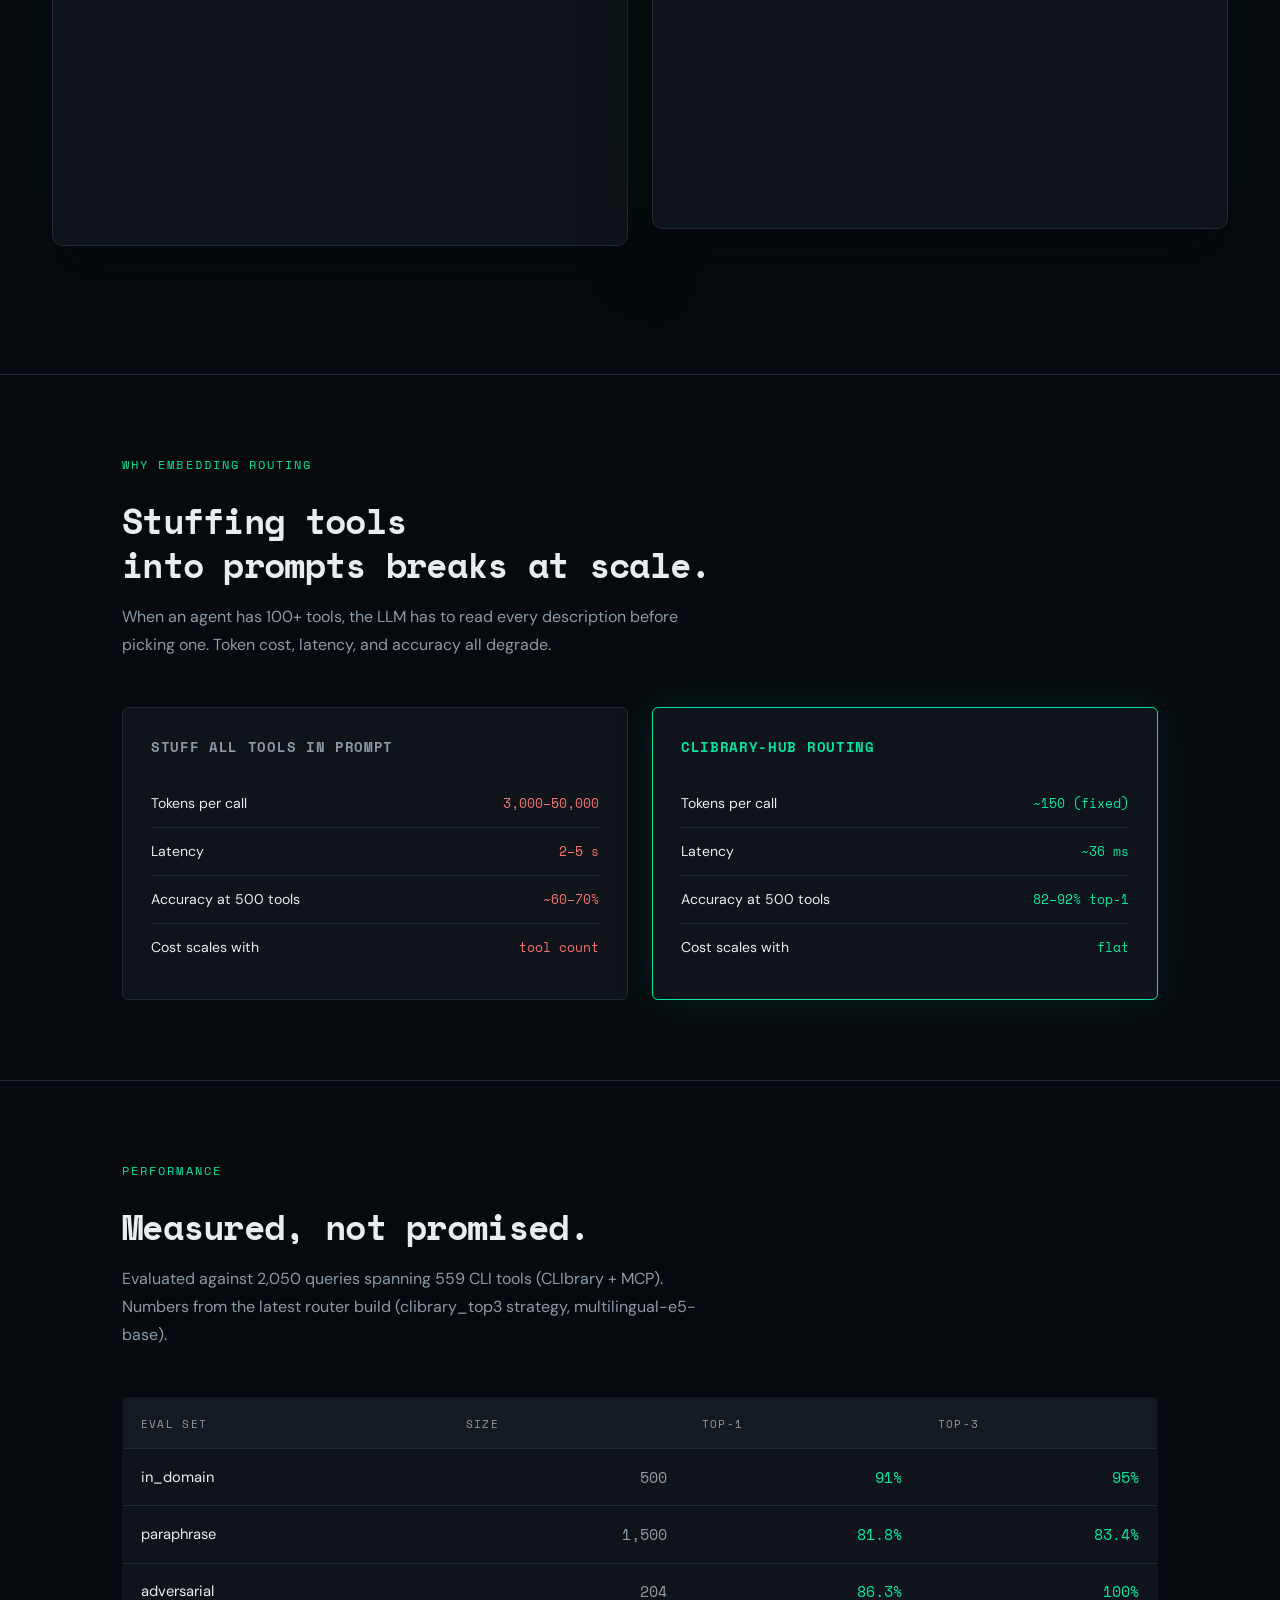
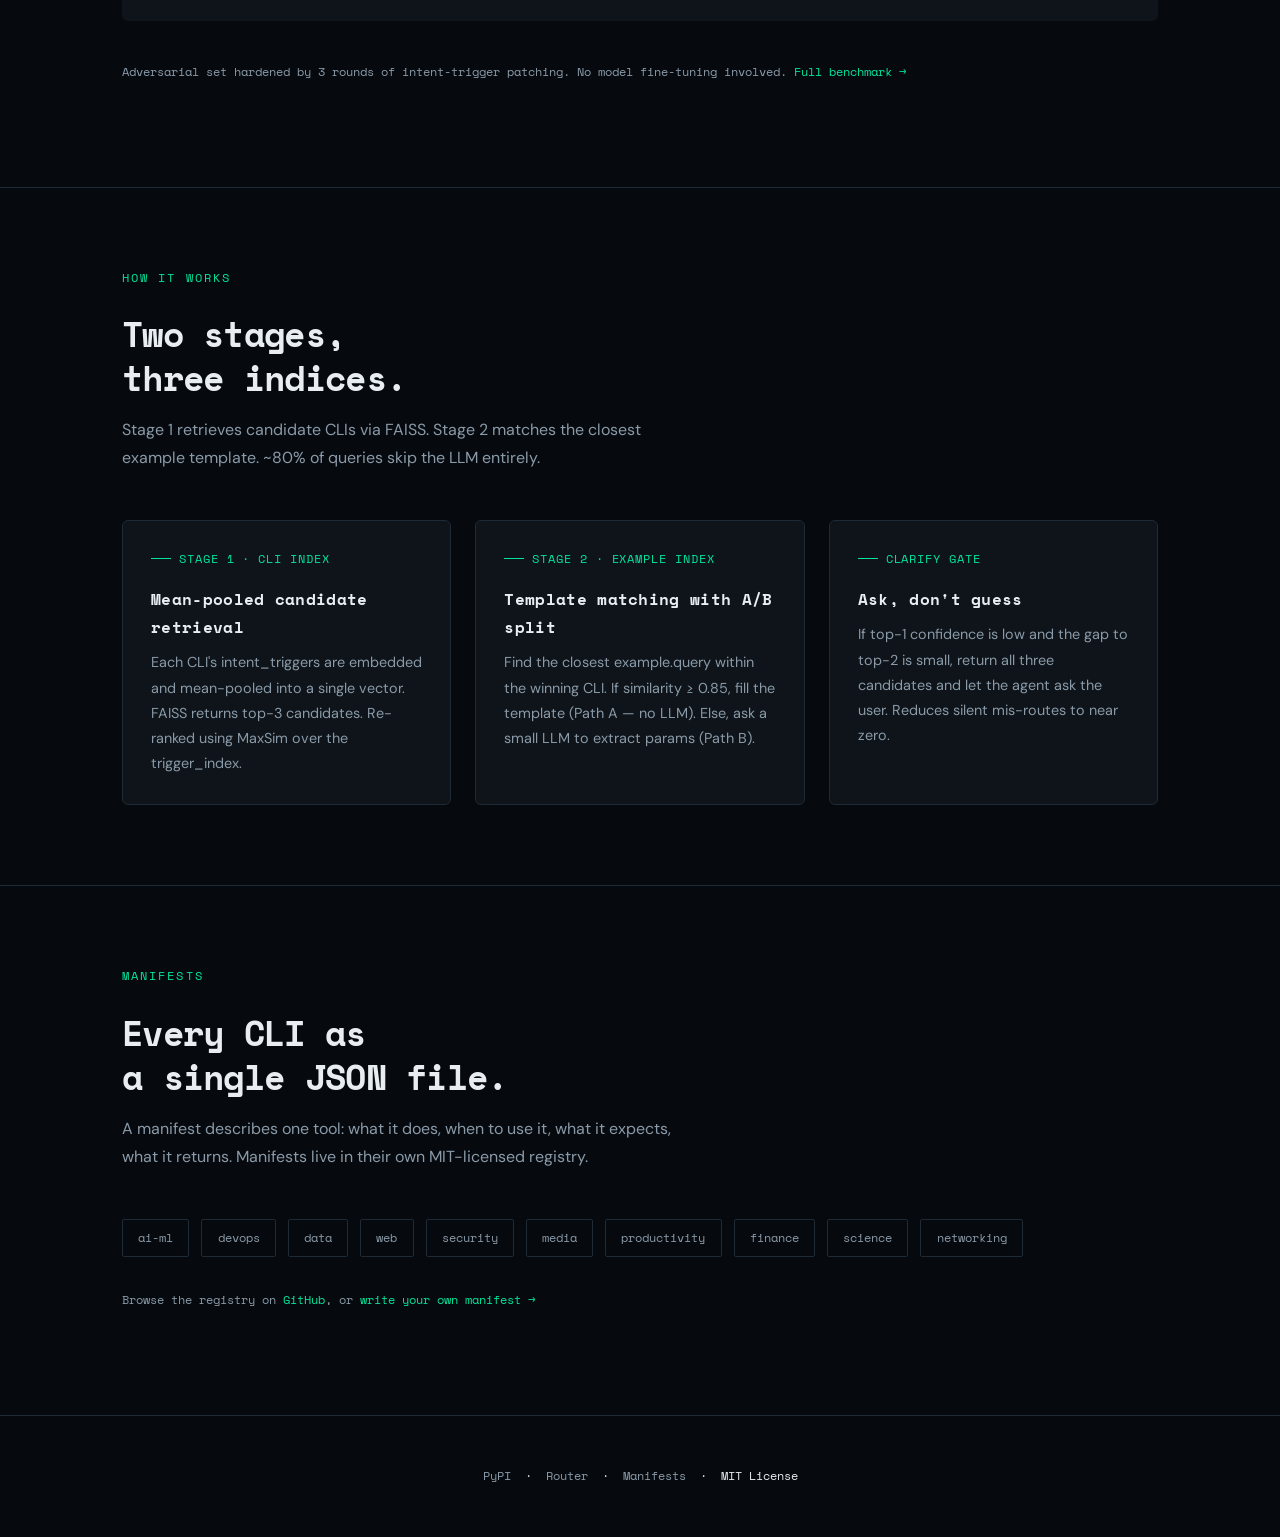
==== commit f43c6bf2: "feat: redesign live demo — process view (JSON) vs user view (no JSON) LEFT — HUMAN · PROCESS   Two s" ====
--- a/index.html
+++ b/index.html
@@ -84,36 +84,48 @@
 
 <section class="flow-wrap" id="flow">
   <p class="section-label">LIVE DEMO</p>
-  <h2>What you type. <span>What comes back.</span></h2>
-  <p class="section-sub">Two real Python sessions, looped on this page. Same library, two ways to drive it.</p>
+  <h2>The same call, <span>two views</span>.</h2>
+  <p class="section-sub">Left: what a developer sees — typed code in, JSON out. Right: what an LLM agent's user sees — natural language, options, progress. The library underneath is the exact same.</p>
 
   <div class="flow-dual">
 
-    <div class="flow-col">
-      <div class="flow-col-label">HUMAN · ONE-SHOT</div>
-      <p class="flow-col-tagline">You ask, the router answers, you run the command. Done.</p>
+    <div class="flow-col human" data-lang="en">
+      <div class="flow-col-label">HUMAN · PROCESS</div>
+      <p class="flow-col-tagline">You type. The terminal returns JSON. The router stays out of your way.</p>
+
       <div class="term-window">
         <div class="term-bar">
           <div class="dot dot-r"></div>
           <div class="dot dot-y"></div>
           <div class="dot dot-g"></div>
-          <span class="term-title">user@laptop · python</span>
+          <span class="term-title">input · what you type</span>
         </div>
-        <div class="term-screen" data-seq="human" data-lang="en"></div>
-      </div>
-    </div>
-
-    <div class="flow-col agent">
-      <div class="flow-col-label">LLM AGENT · WITH CLARIFY</div>
-      <p class="flow-col-tagline">When the intent is vague the router returns top-3 candidates. The LLM picks one and the agent runs it.</p>
+        <div class="term-pane h-input" data-pane="input"></div>
+      </div>
+
       <div class="term-window">
         <div class="term-bar">
           <div class="dot dot-r"></div>
           <div class="dot dot-y"></div>
           <div class="dot dot-g"></div>
-          <span class="term-title">agent-runtime · python</span>
+          <span class="term-title">terminal · what comes back</span>
         </div>
-        <div class="term-screen" data-seq="agent" data-lang="en"></div>
+        <div class="term-pane h-output" data-pane="output"></div>
+      </div>
+    </div>
+
+    <div class="flow-col agent" data-lang="en">
+      <div class="flow-col-label">LLM AGENT · USER VIEW</div>
+      <p class="flow-col-tagline">No JSON. The agent translates everything into a natural reply: status, choices, progress, done.</p>
+
+      <div class="term-window">
+        <div class="term-bar">
+          <div class="dot dot-r"></div>
+          <div class="dot dot-y"></div>
+          <div class="dot dot-g"></div>
+          <span class="term-title">agent</span>
+        </div>
+        <div class="term-pane agent"></div>
       </div>
     </div>
 
--- a/assets/style.css
+++ b/assets/style.css
@@ -728,9 +728,8 @@
   letter-spacing: 0.05em;
 }
 
-.term-screen {
-  padding: 1.3rem 1.4rem;
-  height: 520px;
+.term-pane {
+  padding: 1.2rem 1.3rem;
   overflow-y: auto;
   line-height: 1.65;
   color: var(--text);
@@ -738,8 +737,88 @@
   scrollbar-width: thin;
   scrollbar-color: var(--border) transparent;
 }
-.term-screen::-webkit-scrollbar { width: 6px; }
-.term-screen::-webkit-scrollbar-thumb { background: var(--border); border-radius: 3px; }
+.term-pane::-webkit-scrollbar { width: 6px; }
+.term-pane::-webkit-scrollbar-thumb { background: var(--border); border-radius: 3px; }
+.term-pane.h-input  { height: 200px; }
+.term-pane.h-output { height: 280px; }
+.term-pane.agent    { height: 500px; }
+
+.term-window + .term-window { margin-top: 0.85rem; }
+
+/* ── Chat-style lines (agent column) ─────────────────────────── */
+.t-chat-label {
+  display: inline-block;
+  font-size: 0.7rem;
+  letter-spacing: 0.1em;
+  padding: 0.15rem 0.5rem;
+  border-radius: 3px;
+  margin-right: 0.6rem;
+  font-weight: 700;
+  vertical-align: 1px;
+  text-transform: uppercase;
+}
+.t-chat-label.t-chat-user {
+  color: var(--accent);
+  background: var(--accent-dim);
+  border: 1px solid var(--accent);
+}
+.t-chat-label.t-chat-agent {
+  color: #7dd3fc;
+  background: rgba(125, 211, 252, 0.08);
+  border: 1px solid #7dd3fc;
+}
+.t-chat-text { color: var(--text); }
+
+/* ── Status / spinner / progress ─────────────────────────────── */
+.t-status      { color: #7dd3fc; }
+.t-status-dim  { color: var(--muted); font-style: italic; }
+.t-spinner     { color: var(--accent); display: inline-block; width: 1ch; }
+
+.t-progress {
+  display: inline-block;
+  width: 240px;
+  height: 10px;
+  background: var(--surface-2);
+  border: 1px solid var(--border);
+  border-radius: 4px;
+  overflow: hidden;
+  vertical-align: middle;
+  margin-right: 0.6rem;
+}
+.t-progress-fill {
+  display: block;
+  height: 100%;
+  background: linear-gradient(90deg, var(--accent), #4dffc8);
+  transition: width 0.08s linear;
+  box-shadow: 0 0 12px rgba(0, 229, 160, 0.5);
+}
+.t-progress-pct { color: var(--accent); font-size: 0.78rem; }
+
+/* ── Tool option list ────────────────────────────────────────── */
+.t-tool {
+  display: flex;
+  align-items: center;
+  gap: 0.7rem;
+  padding: 0.4rem 0.8rem;
+  margin: 0.25rem 0 0.25rem 1.2rem;
+  border: 1px solid var(--border);
+  border-radius: 4px;
+  background: var(--surface-2);
+  transition: all 0.3s;
+  font-size: 0.83rem;
+}
+.t-tool.picked {
+  border-color: var(--accent);
+  background: var(--accent-dim);
+  box-shadow: 0 0 18px rgba(0, 229, 160, 0.2);
+}
+.t-tool-num {
+  font-weight: 700;
+  color: var(--accent);
+  font-size: 1rem;
+}
+.t-tool-name { color: var(--text); font-weight: 700; }
+.t-tool-desc { color: var(--muted); }
 
 /* Dual-pane terminal layout */
 .flow-dual {
@@ -802,15 +881,15 @@
 .t-muted  { color: var(--muted); }
 .t-note   { color: #6b7280; font-style: italic; }
 
-/* Blinking cursor at the very end of the screen */
-#term-screen::after {
-  content: '';
+/* Blinking caret on the line currently being typed.
+   Removed when that line finishes; appears on the next line. */
+.t-caret {
   display: inline-block;
   width: 8px;
   height: 1em;
   background: var(--accent);
   vertical-align: text-bottom;
-  margin-left: 2px;
+  margin-left: 1px;
   animation: termBlink 1s steps(1, end) infinite;
 }
 @keyframes termBlink {
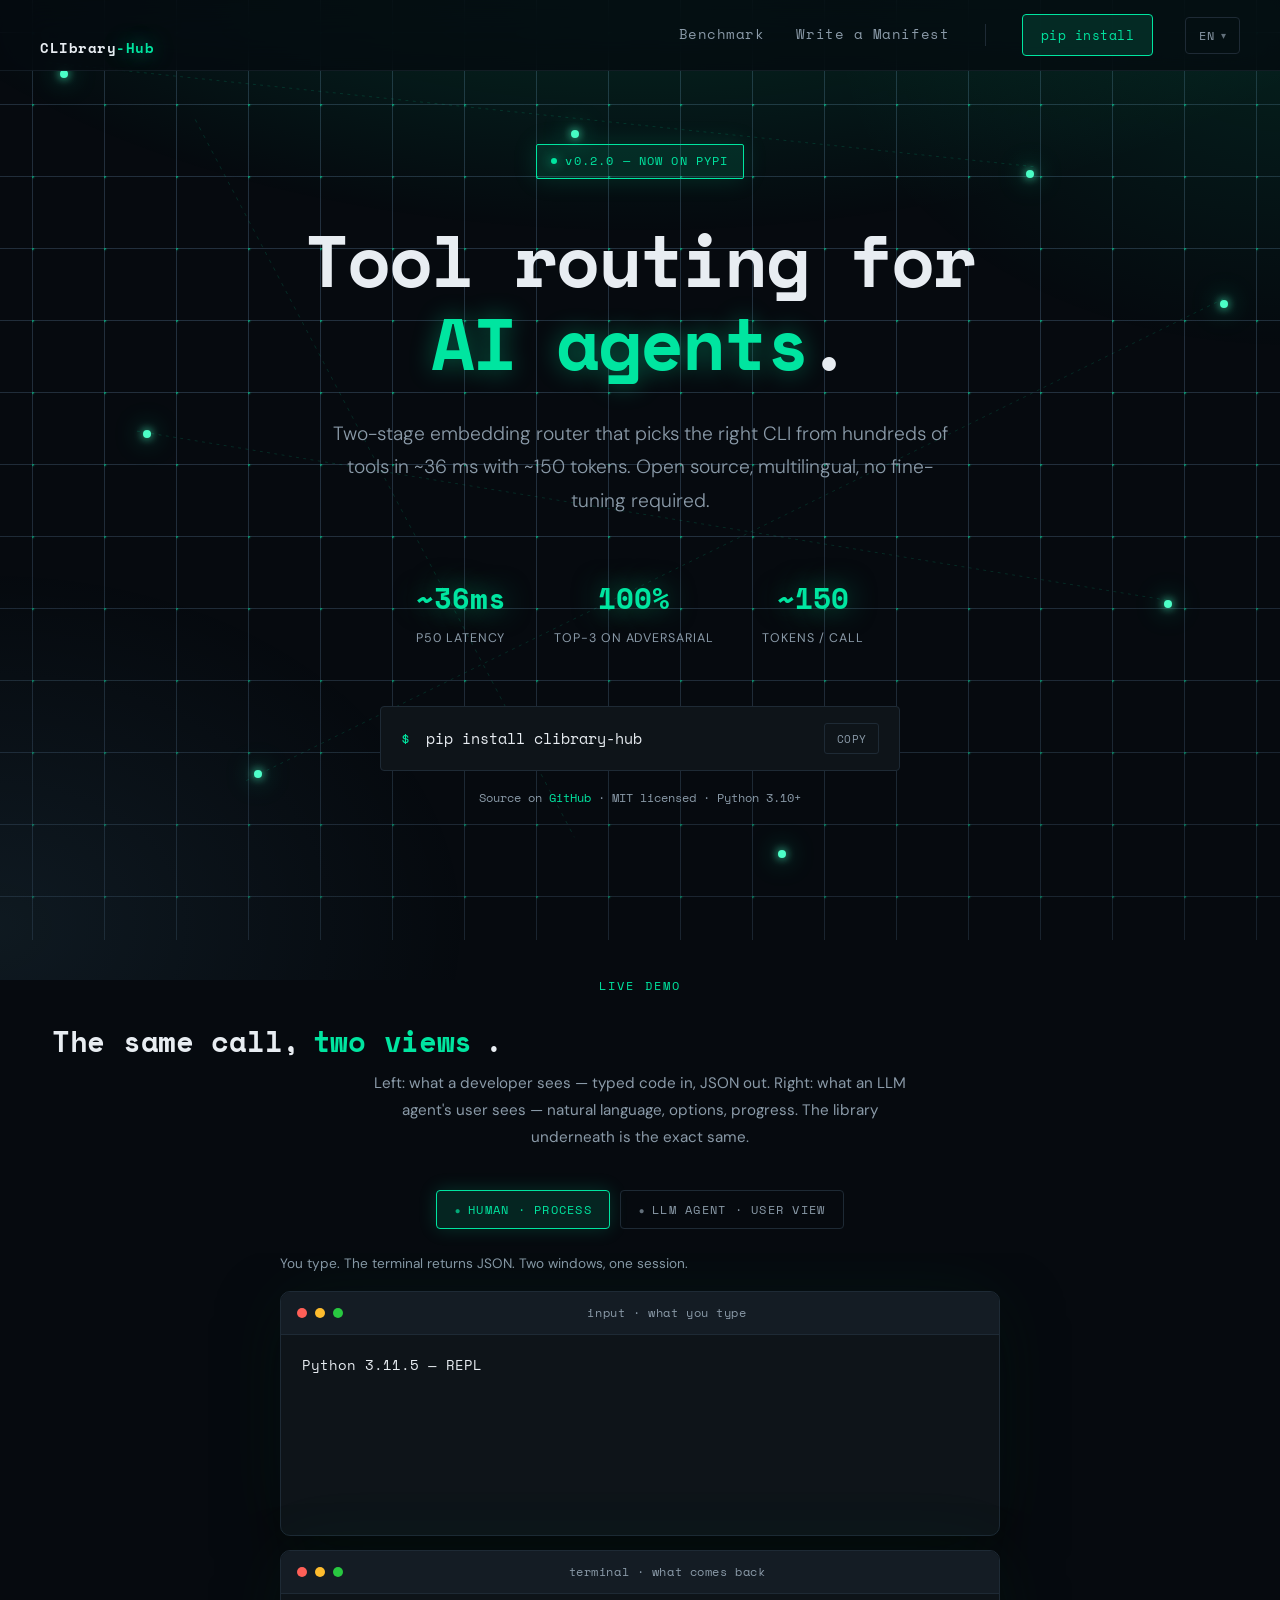
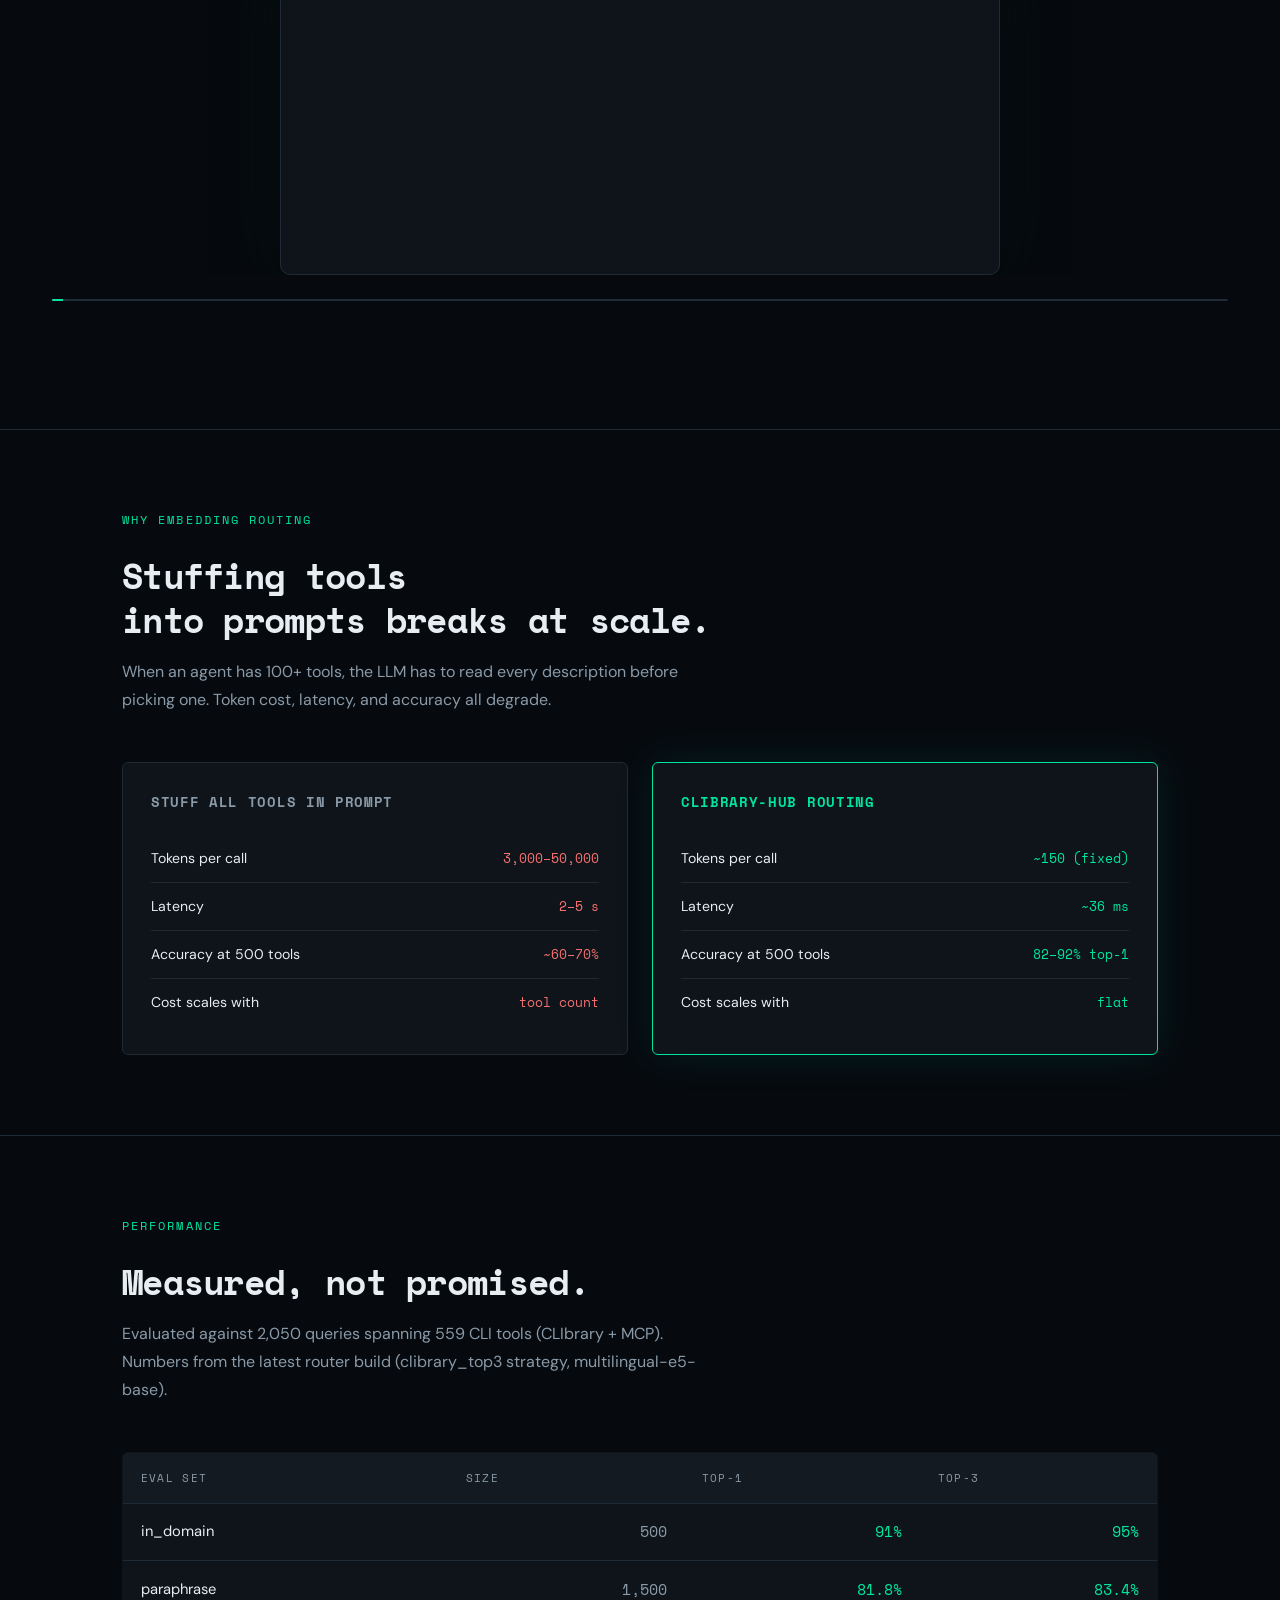
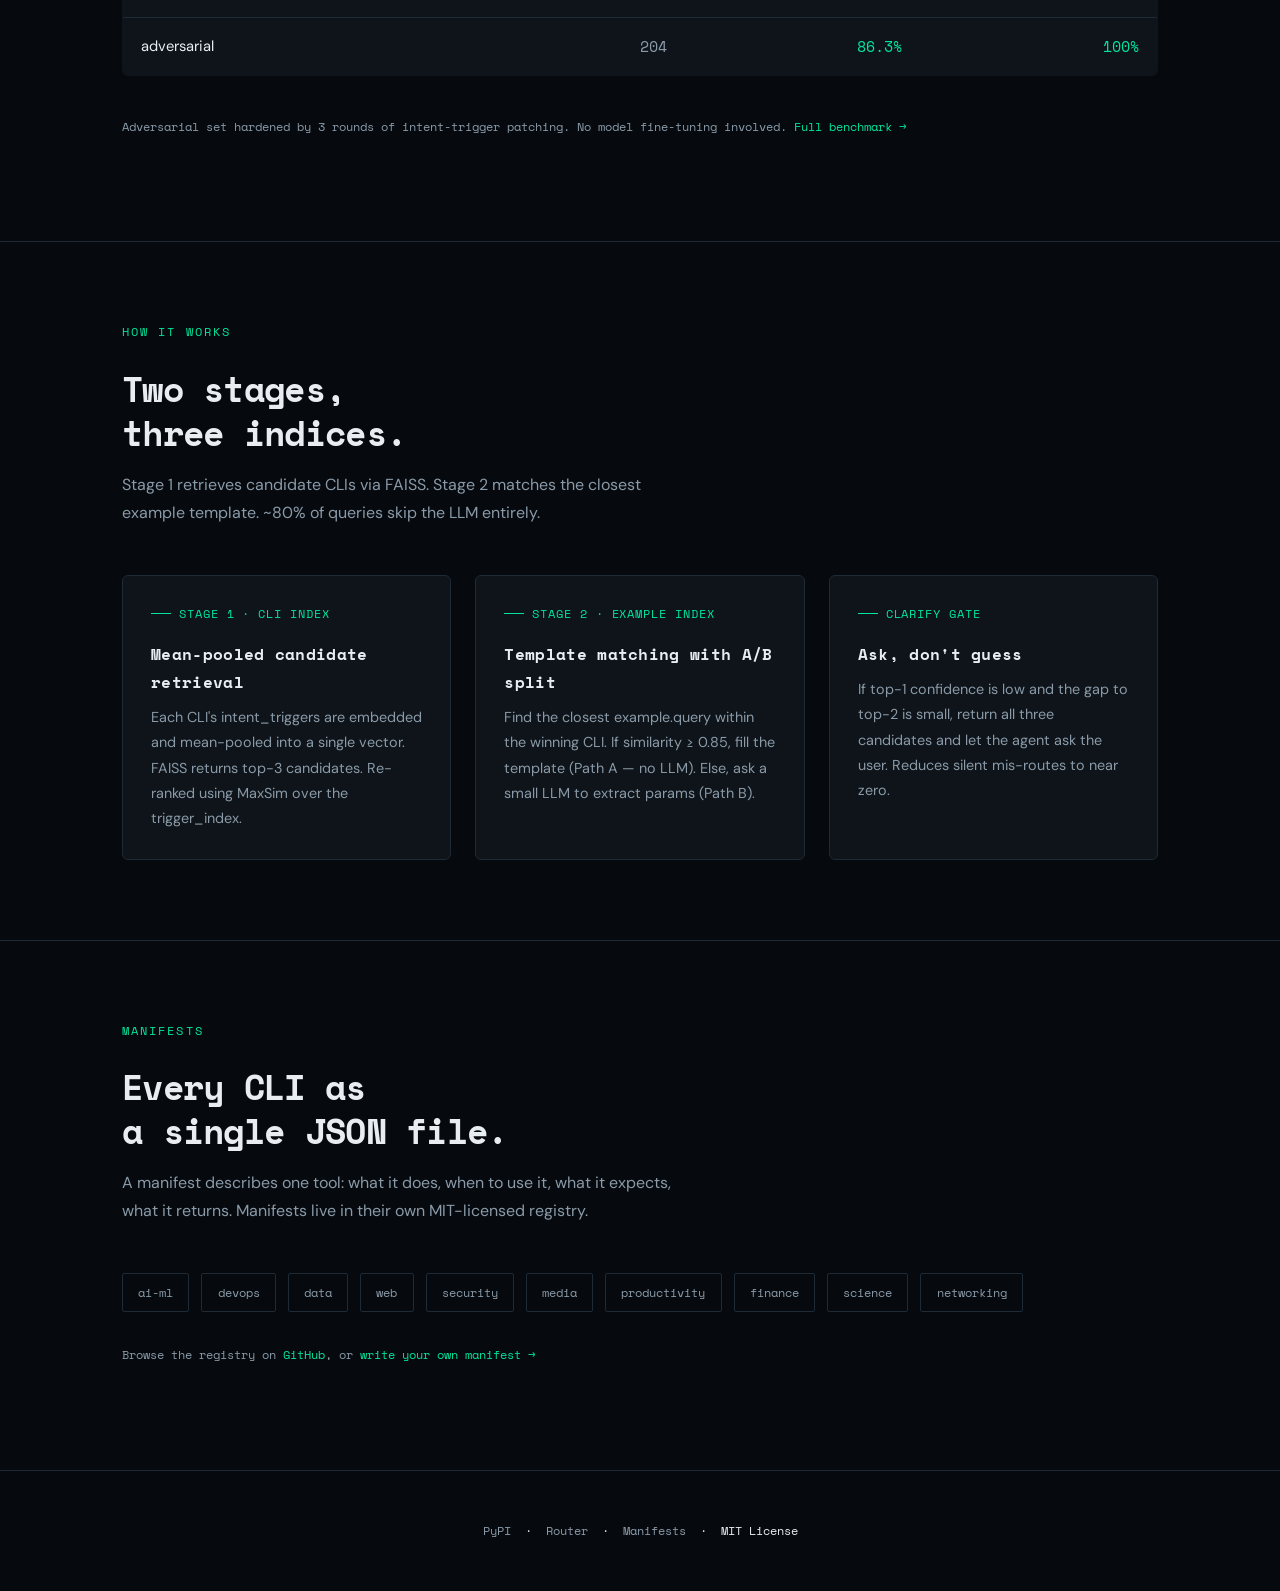
==== commit 28fd18cd: "feat: replace dual layout with horizontal carousel + tabs User feedback: side-by-side was too clutte" ====
--- a/index.html
+++ b/index.html
@@ -87,48 +87,61 @@
   <h2>The same call, <span>two views</span>.</h2>
   <p class="section-sub">Left: what a developer sees — typed code in, JSON out. Right: what an LLM agent's user sees — natural language, options, progress. The library underneath is the exact same.</p>
 
-  <div class="flow-dual">
-
-    <div class="flow-col human" data-lang="en">
-      <div class="flow-col-label">HUMAN · PROCESS</div>
-      <p class="flow-col-tagline">You type. The terminal returns JSON. The router stays out of your way.</p>
-
-      <div class="term-window">
-        <div class="term-bar">
-          <div class="dot dot-r"></div>
-          <div class="dot dot-y"></div>
-          <div class="dot dot-g"></div>
-          <span class="term-title">input · what you type</span>
+  <div class="flow-tabs" id="flow-tabs">
+    <button class="flow-tab active" data-idx="0"><span class="tab-tag">●</span>HUMAN · PROCESS</button>
+    <button class="flow-tab" data-idx="1"><span class="tab-tag">●</span>LLM AGENT · USER VIEW</button>
+  </div>
+
+  <div class="flow-carousel">
+    <div class="flow-track" id="flow-track" data-idx="0">
+
+      <div class="flow-slide">
+        <div class="flow-col human" data-lang="en">
+          <p class="flow-col-tagline">You type. The terminal returns JSON. Two windows, one session.</p>
+
+          <div class="term-window">
+            <div class="term-bar">
+              <div class="dot dot-r"></div>
+              <div class="dot dot-y"></div>
+              <div class="dot dot-g"></div>
+              <span class="term-title">input · what you type</span>
+            </div>
+            <div class="term-pane h-input" data-pane="input"></div>
+          </div>
+
+          <div class="term-window">
+            <div class="term-bar">
+              <div class="dot dot-r"></div>
+              <div class="dot dot-y"></div>
+              <div class="dot dot-g"></div>
+              <span class="term-title">terminal · what comes back</span>
+            </div>
+            <div class="term-pane h-output" data-pane="output"></div>
+          </div>
         </div>
-        <div class="term-pane h-input" data-pane="input"></div>
       </div>
 
-      <div class="term-window">
-        <div class="term-bar">
-          <div class="dot dot-r"></div>
-          <div class="dot dot-y"></div>
-          <div class="dot dot-g"></div>
-          <span class="term-title">terminal · what comes back</span>
+      <div class="flow-slide">
+        <div class="flow-col agent" data-lang="en">
+          <p class="flow-col-tagline">No JSON. The agent translates everything into a natural reply: status, choices, progress, done.</p>
+
+          <div class="term-window">
+            <div class="term-bar">
+              <div class="dot dot-r"></div>
+              <div class="dot dot-y"></div>
+              <div class="dot dot-g"></div>
+              <span class="term-title">agent</span>
+            </div>
+            <div class="term-pane agent"></div>
+          </div>
         </div>
-        <div class="term-pane h-output" data-pane="output"></div>
       </div>
-    </div>
-
-    <div class="flow-col agent" data-lang="en">
-      <div class="flow-col-label">LLM AGENT · USER VIEW</div>
-      <p class="flow-col-tagline">No JSON. The agent translates everything into a natural reply: status, choices, progress, done.</p>
-
-      <div class="term-window">
-        <div class="term-bar">
-          <div class="dot dot-r"></div>
-          <div class="dot dot-y"></div>
-          <div class="dot dot-g"></div>
-          <span class="term-title">agent</span>
-        </div>
-        <div class="term-pane agent"></div>
-      </div>
-    </div>
-
+
+    </div>
+  </div>
+
+  <div class="flow-progress" aria-hidden="true">
+    <div class="flow-progress-bar" id="flow-progress-bar"></div>
   </div>
 </section>
 
--- a/assets/style.css
+++ b/assets/style.css
@@ -820,19 +820,79 @@
 .t-tool-name { color: var(--text); font-weight: 700; }
 .t-tool-desc { color: var(--muted); }
 
-/* Dual-pane terminal layout */
-.flow-dual {
-  display: grid;
-  grid-template-columns: 1fr 1fr;
-  gap: 1.5rem;
-}
-@media (max-width: 900px) {
-  .flow-dual { grid-template-columns: 1fr; }
+/* ── Carousel ─────────────────────────────────────────────────── */
+.flow-tabs {
+  display: flex;
+  justify-content: center;
+  gap: 0.6rem;
+  margin-bottom: 1.5rem;
+  flex-wrap: wrap;
+}
+.flow-tab {
+  font-family: var(--mono);
+  font-size: 0.78rem;
+  letter-spacing: 0.1em;
+  padding: 0.55rem 1.1rem;
+  background: transparent;
+  border: 1px solid var(--border);
+  border-radius: 4px;
+  color: var(--muted);
+  cursor: pointer;
+  transition: all 0.2s;
+}
+.flow-tab:hover { color: var(--text); border-color: var(--muted); }
+.flow-tab.active {
+  color: var(--accent);
+  border-color: var(--accent);
+  background: var(--accent-dim);
+  box-shadow: 0 0 18px rgba(0, 229, 160, 0.18);
+}
+.flow-tab .tab-tag {
+  font-size: 0.6rem;
+  opacity: 0.7;
+  margin-right: 0.4rem;
+}
+
+.flow-carousel {
+  position: relative;
+  overflow: hidden;
+  border-radius: 10px;
+}
+.flow-track {
+  display: flex;
+  width: 200%;
+  transition: transform 0.65s cubic-bezier(0.65, 0, 0.35, 1);
+}
+.flow-track[data-idx="0"] { transform: translateX(0); }
+.flow-track[data-idx="1"] { transform: translateX(-50%); }
+
+.flow-slide {
+  width: 50%;
+  flex: 0 0 50%;
+  padding: 0 0.5rem;
+  box-sizing: border-box;
 }
 
 .flow-col {
   display: flex;
   flex-direction: column;
+  max-width: 720px;
+  margin: 0 auto;
+}
+
+.flow-progress {
+  height: 2px;
+  background: var(--border);
+  border-radius: 1px;
+  margin-top: 1.5rem;
+  overflow: hidden;
+}
+.flow-progress-bar {
+  height: 100%;
+  background: var(--accent);
+  width: 0%;
+  transition: width 0.3s linear;
+  box-shadow: 0 0 10px var(--accent);
 }
 
 .flow-col-label {
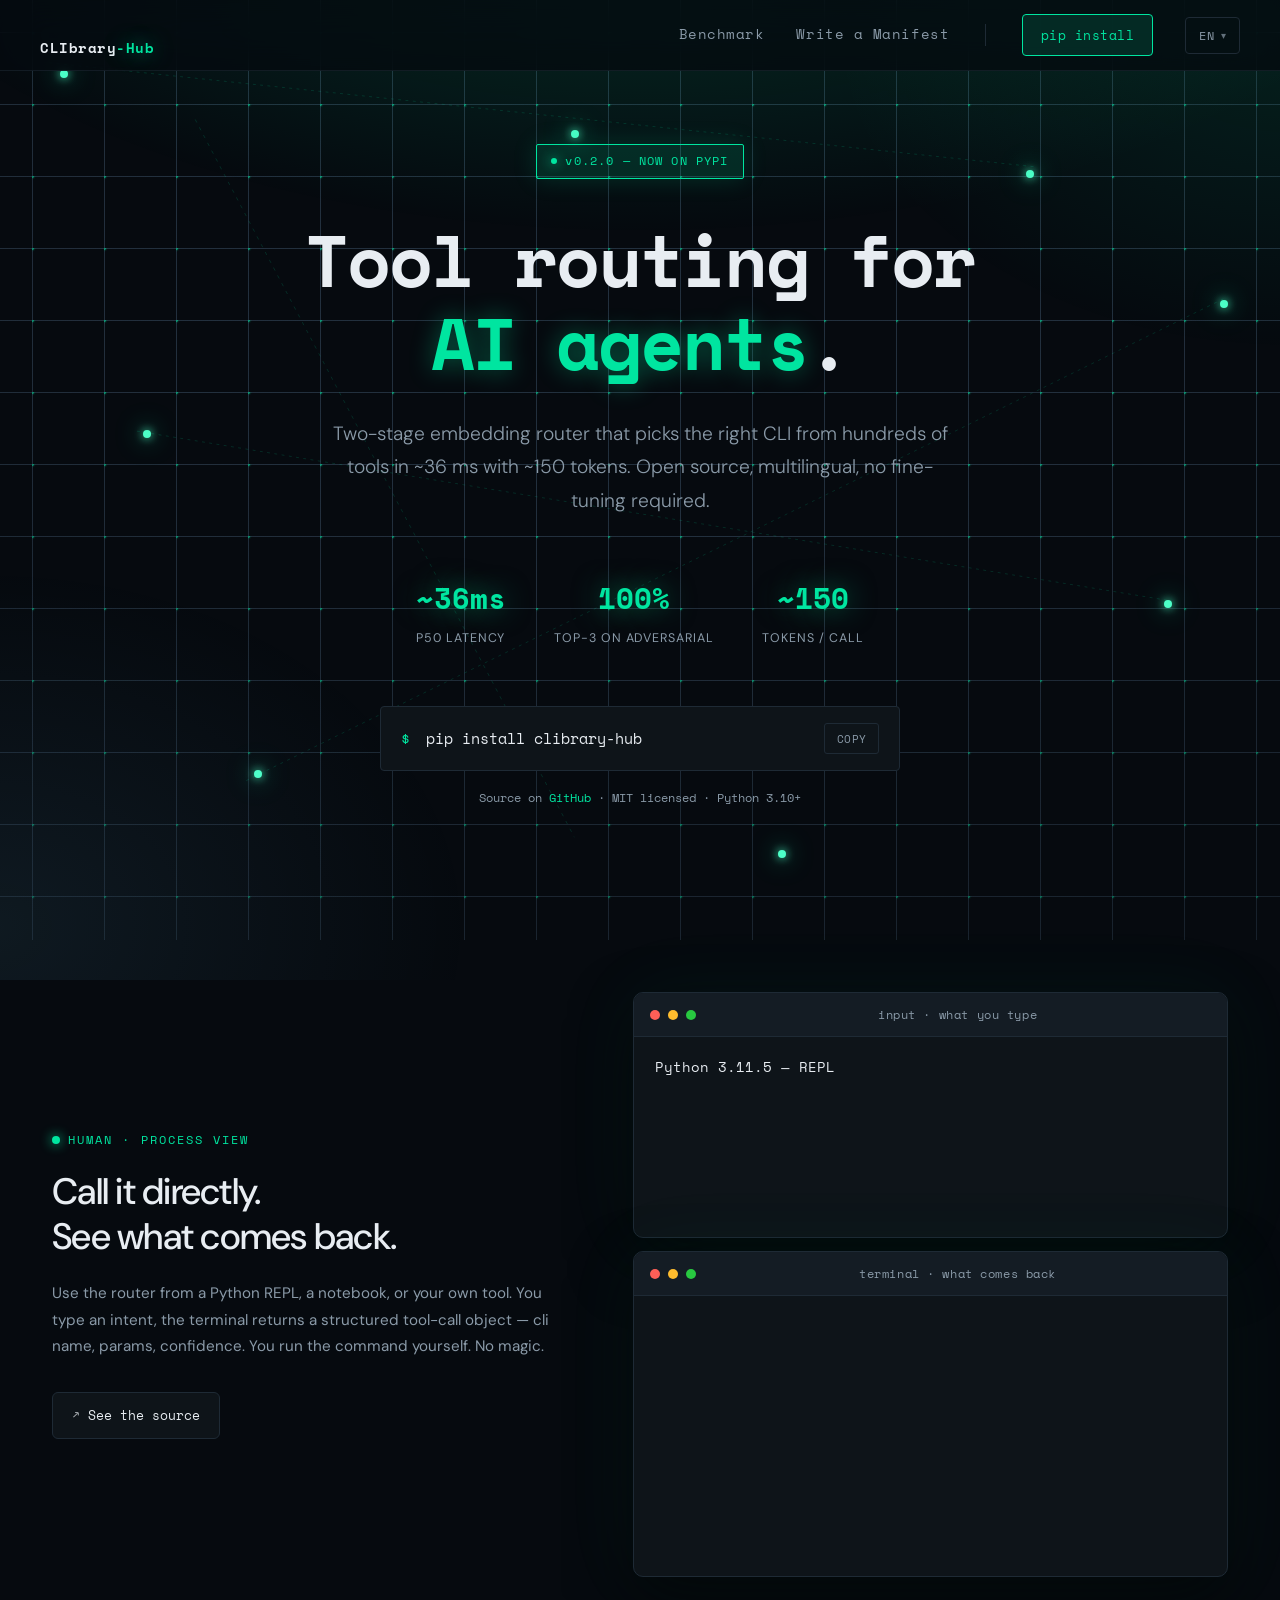
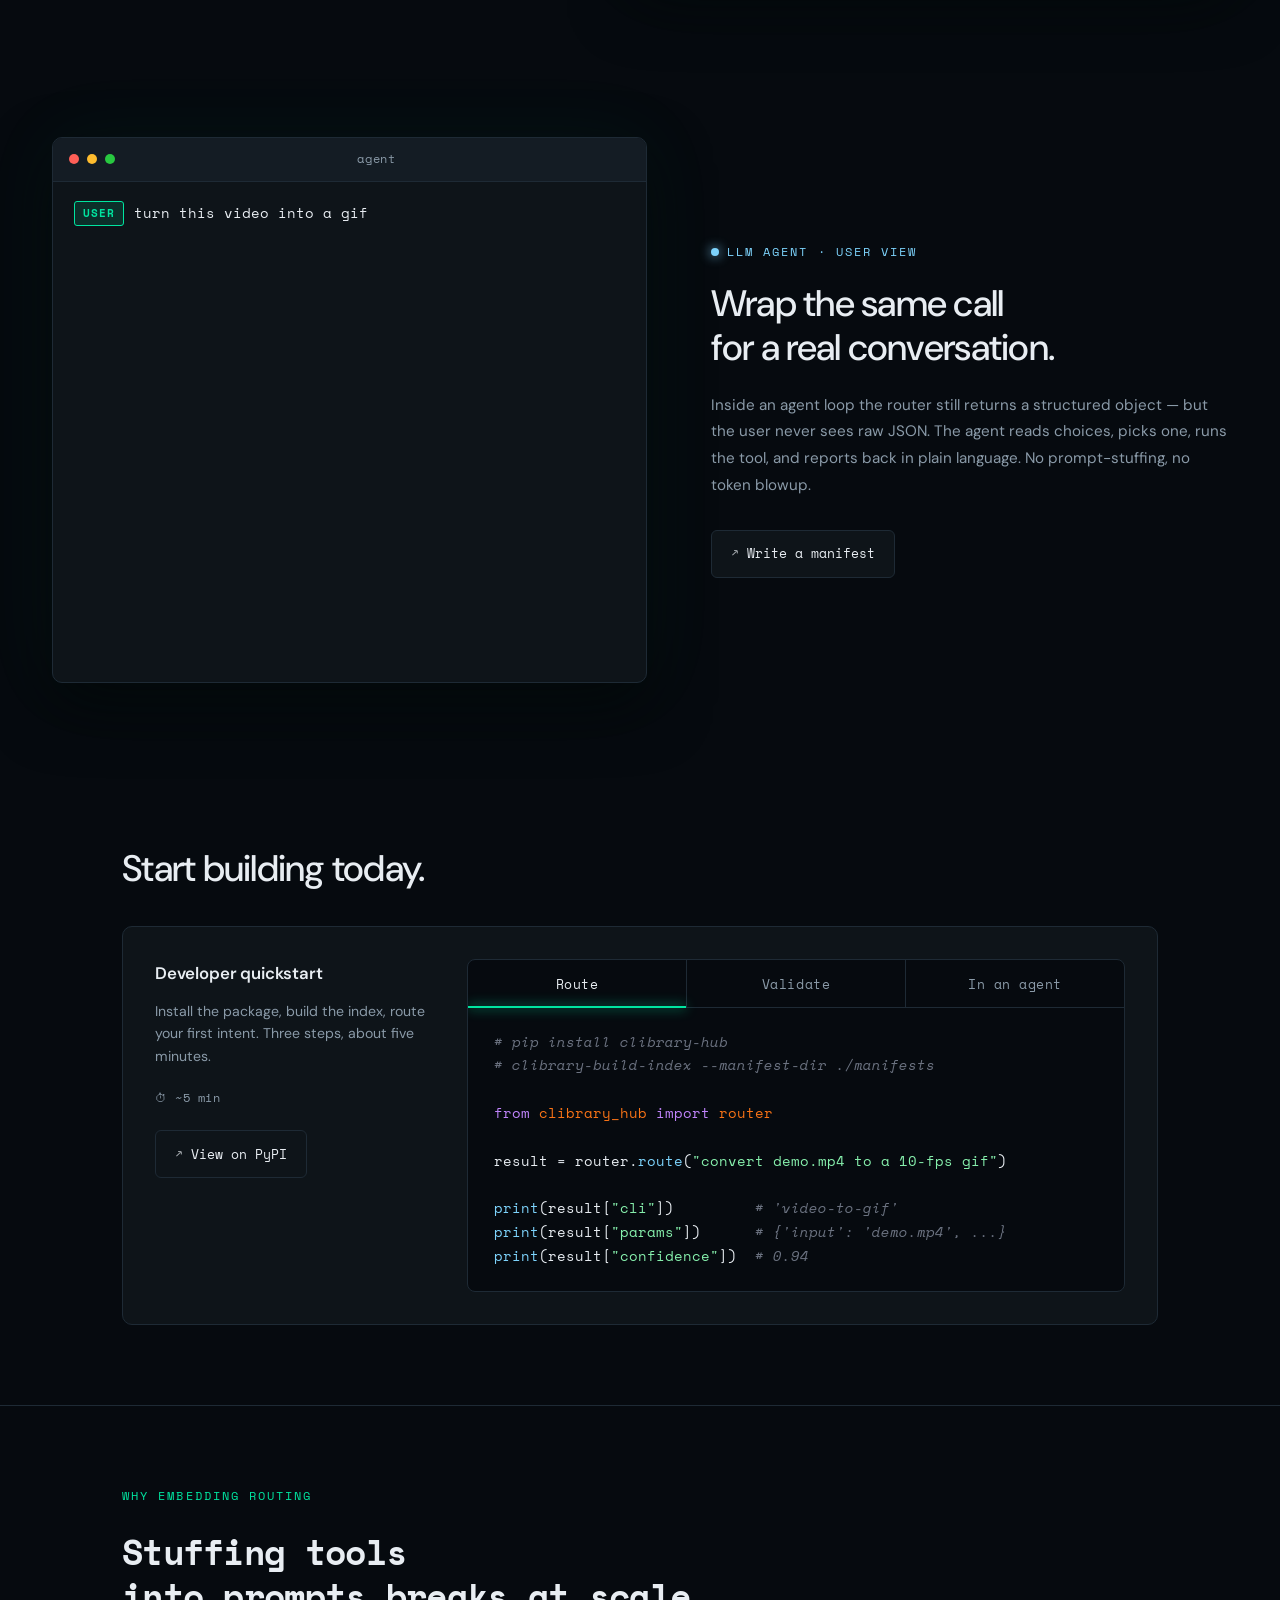
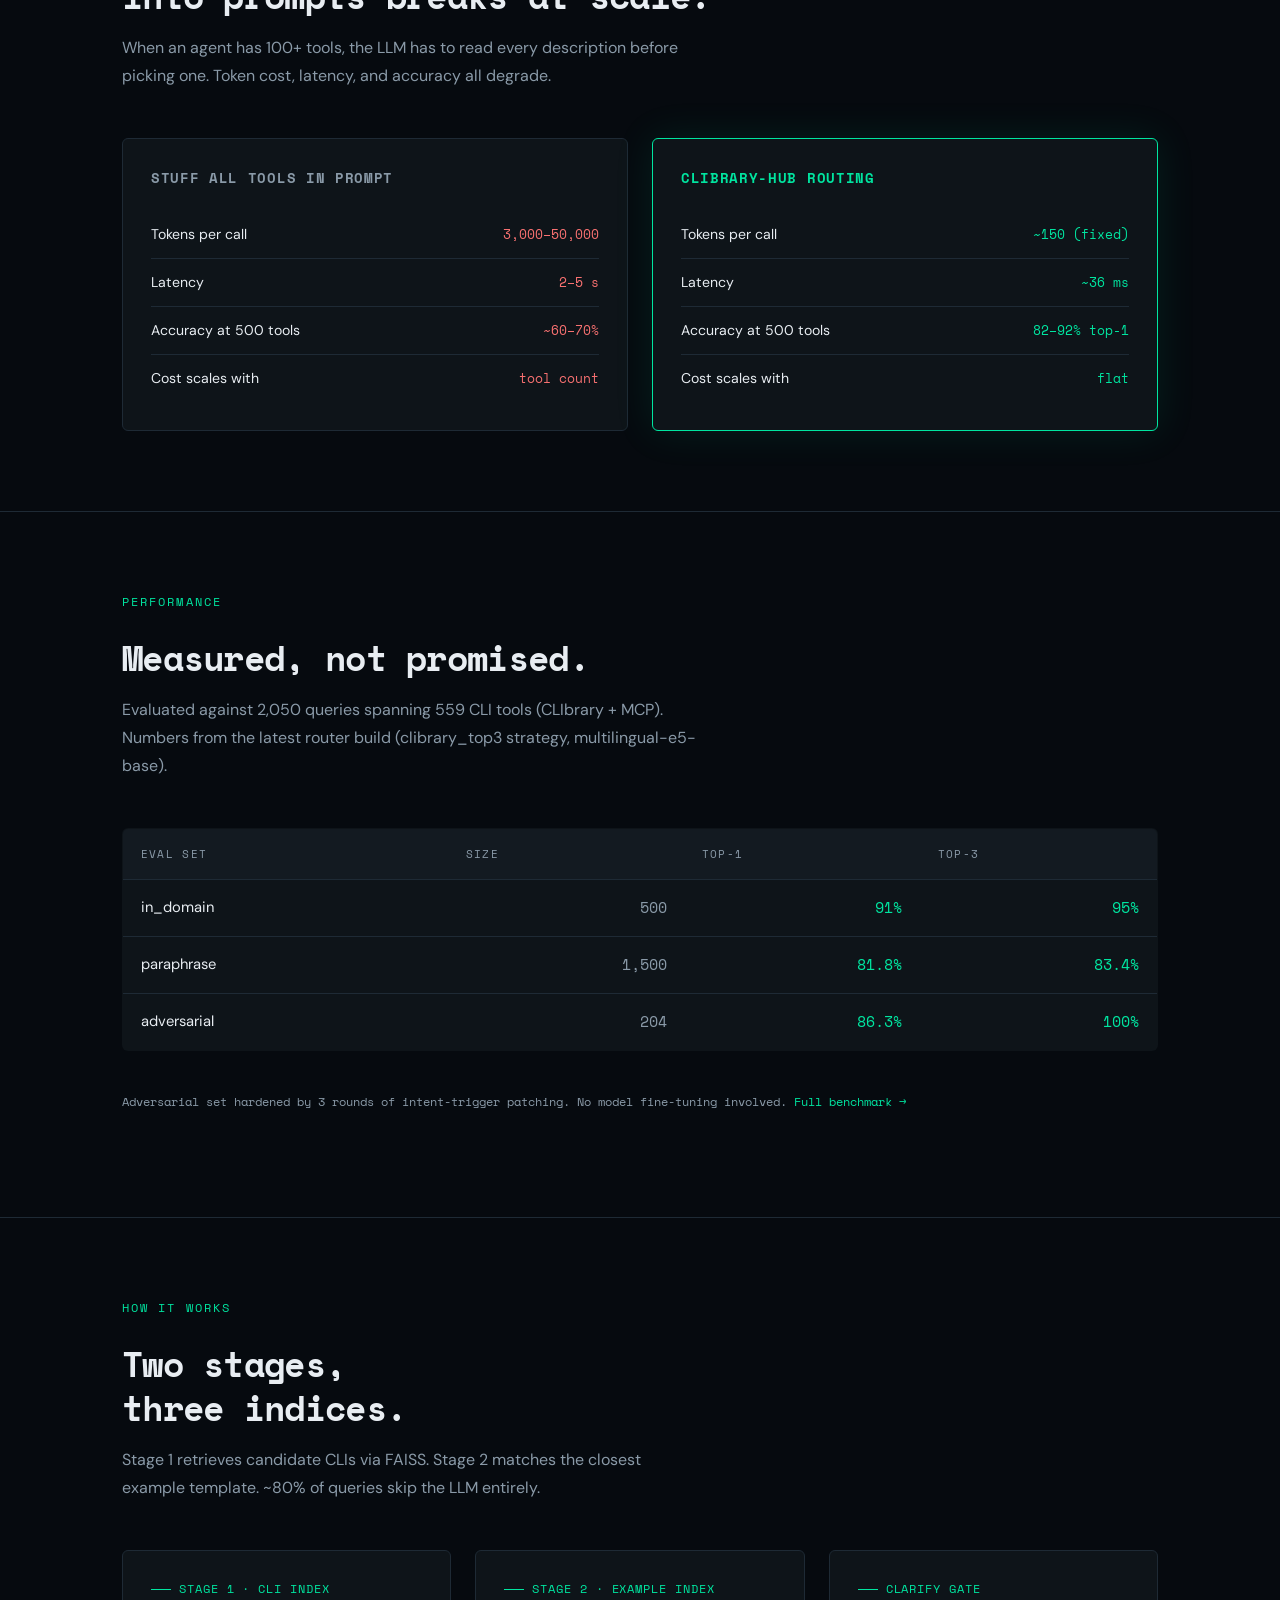
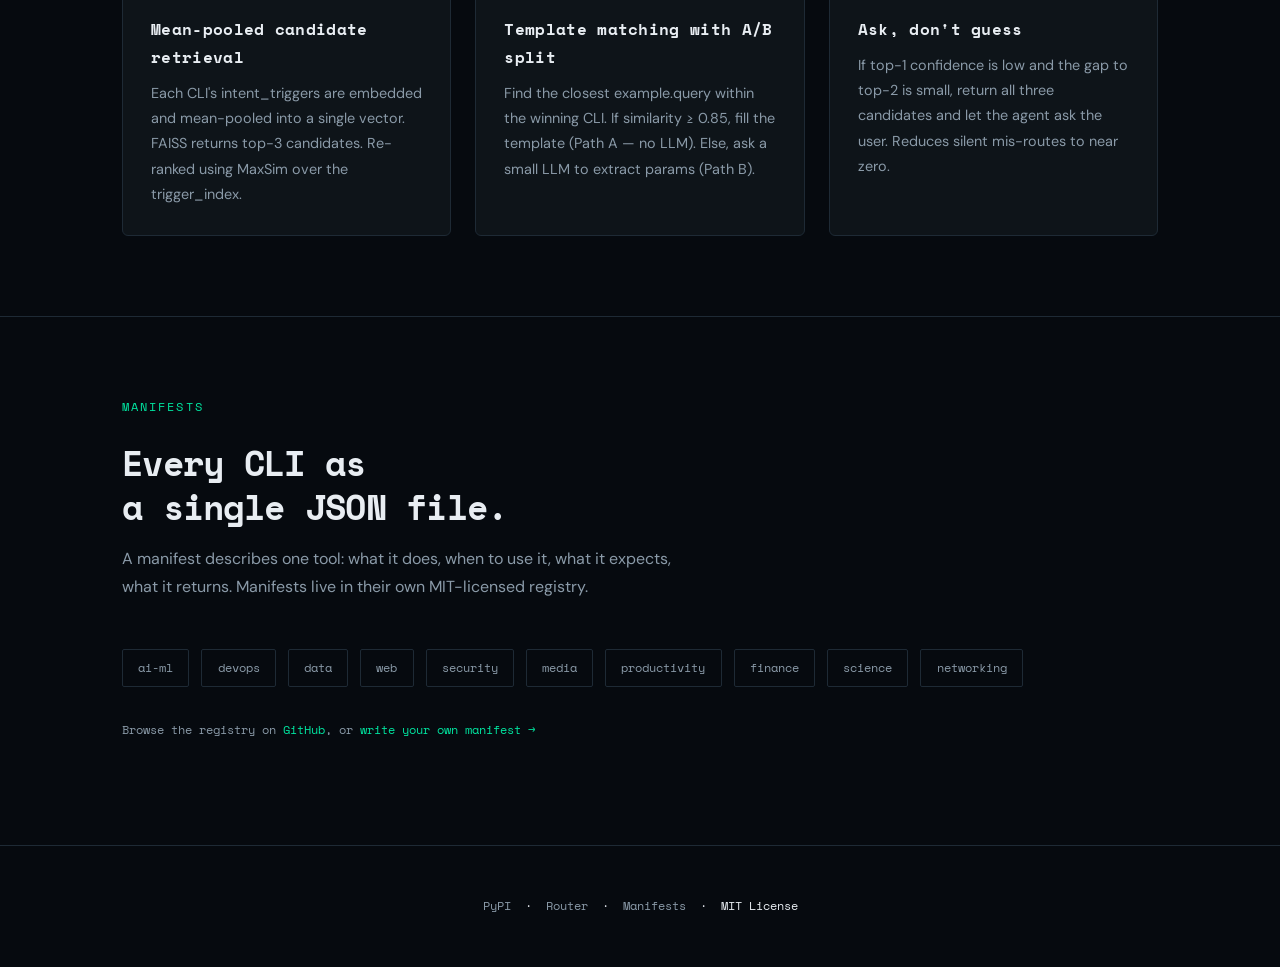
==== commit fb7cca85: "feat: zigzag feature rows + Google-style developer quickstart Replaced the carousel with two side-by" ====
--- a/index.html
+++ b/index.html
@@ -82,66 +82,119 @@
   </div>
 </div>
 
-<section class="flow-wrap" id="flow">
-  <p class="section-label">LIVE DEMO</p>
-  <h2>The same call, <span>two views</span>.</h2>
-  <p class="section-sub">Left: what a developer sees — typed code in, JSON out. Right: what an LLM agent's user sees — natural language, options, progress. The library underneath is the exact same.</p>
-
-  <div class="flow-tabs" id="flow-tabs">
-    <button class="flow-tab active" data-idx="0"><span class="tab-tag">●</span>HUMAN · PROCESS</button>
-    <button class="flow-tab" data-idx="1"><span class="tab-tag">●</span>LLM AGENT · USER VIEW</button>
-  </div>
-
-  <div class="flow-carousel">
-    <div class="flow-track" id="flow-track" data-idx="0">
-
-      <div class="flow-slide">
-        <div class="flow-col human" data-lang="en">
-          <p class="flow-col-tagline">You type. The terminal returns JSON. Two windows, one session.</p>
-
-          <div class="term-window">
-            <div class="term-bar">
-              <div class="dot dot-r"></div>
-              <div class="dot dot-y"></div>
-              <div class="dot dot-g"></div>
-              <span class="term-title">input · what you type</span>
-            </div>
-            <div class="term-pane h-input" data-pane="input"></div>
-          </div>
-
-          <div class="term-window">
-            <div class="term-bar">
-              <div class="dot dot-r"></div>
-              <div class="dot dot-y"></div>
-              <div class="dot dot-g"></div>
-              <span class="term-title">terminal · what comes back</span>
-            </div>
-            <div class="term-pane h-output" data-pane="output"></div>
-          </div>
-        </div>
-      </div>
-
-      <div class="flow-slide">
-        <div class="flow-col agent" data-lang="en">
-          <p class="flow-col-tagline">No JSON. The agent translates everything into a natural reply: status, choices, progress, done.</p>
-
-          <div class="term-window">
-            <div class="term-bar">
-              <div class="dot dot-r"></div>
-              <div class="dot dot-y"></div>
-              <div class="dot dot-g"></div>
-              <span class="term-title">agent</span>
-            </div>
-            <div class="term-pane agent"></div>
-          </div>
-        </div>
-      </div>
-
-    </div>
-  </div>
-
-  <div class="flow-progress" aria-hidden="true">
-    <div class="flow-progress-bar" id="flow-progress-bar"></div>
+<!-- Feature row 1 — HUMAN side, text-left / demo-right -->
+<section class="feature-row human-side" id="how">
+  <div class="feature-text">
+    <div class="feature-tag">HUMAN · PROCESS VIEW</div>
+    <h2>Call it directly.<br>See what comes back.</h2>
+    <p class="feature-lead">
+      Use the router from a Python REPL, a notebook, or your own tool.
+      You type an intent, the terminal returns a structured tool-call object —
+      cli name, params, confidence. You run the command yourself. No magic.
+    </p>
+    <a class="feature-cta" href="https://github.com/clibrary-hub/CLIbrary">See the source</a>
+  </div>
+  <div class="feature-demo flow-col human" data-lang="en">
+    <div class="term-window">
+      <div class="term-bar">
+        <div class="dot dot-r"></div>
+        <div class="dot dot-y"></div>
+        <div class="dot dot-g"></div>
+        <span class="term-title">input · what you type</span>
+      </div>
+      <div class="term-pane h-input" data-pane="input"></div>
+    </div>
+    <div class="term-window">
+      <div class="term-bar">
+        <div class="dot dot-r"></div>
+        <div class="dot dot-y"></div>
+        <div class="dot dot-g"></div>
+        <span class="term-title">terminal · what comes back</span>
+      </div>
+      <div class="term-pane h-output" data-pane="output"></div>
+    </div>
+  </div>
+</section>
+
+<!-- Feature row 2 — LLM AGENT side, demo-left / text-right (zigzag) -->
+<section class="feature-row agent-side reverse">
+  <div class="feature-text">
+    <div class="feature-tag">LLM AGENT · USER VIEW</div>
+    <h2>Wrap the same call<br>for a real conversation.</h2>
+    <p class="feature-lead">
+      Inside an agent loop the router still returns a structured object — but the
+      user never sees raw JSON. The agent reads choices, picks one, runs the tool,
+      and reports back in plain language. No prompt-stuffing, no token blowup.
+    </p>
+    <a class="feature-cta" href="/create.html">Write a manifest</a>
+  </div>
+  <div class="feature-demo flow-col agent" data-lang="en">
+    <div class="term-window">
+      <div class="term-bar">
+        <div class="dot dot-r"></div>
+        <div class="dot dot-y"></div>
+        <div class="dot dot-g"></div>
+        <span class="term-title">agent</span>
+      </div>
+      <div class="term-pane agent"></div>
+    </div>
+  </div>
+</section>
+
+<!-- Developer quickstart -->
+<section class="quickstart-section" id="quickstart">
+  <h2 class="quickstart-title">Start building today.</h2>
+  <div class="quickstart-card">
+    <div class="quickstart-side">
+      <h3>Developer quickstart</h3>
+      <p>Install the package, build the index, route your first intent. Three steps, about five minutes.</p>
+      <span class="quickstart-meta">⏱ ~5 min</span>
+      <br>
+      <a class="feature-cta" href="https://pypi.org/project/clibrary-hub/">View on PyPI</a>
+    </div>
+
+    <div class="quickstart-code">
+      <div class="qs-tabs" id="qs-tabs">
+        <button class="qs-tab active" data-tab="route">Route</button>
+        <button class="qs-tab" data-tab="validate">Validate</button>
+        <button class="qs-tab" data-tab="agent">In an agent</button>
+      </div>
+
+      <div class="qs-panel active" data-panel="route"><pre><code><span class="qs-com"># pip install clibrary-hub</span>
+<span class="qs-com"># clibrary-build-index --manifest-dir ./manifests</span>
+
+<span class="qs-key">from</span> <span class="qs-imp">clibrary_hub</span> <span class="qs-key">import</span> <span class="qs-imp">router</span>
+
+result = router.<span class="qs-fn">route</span>(<span class="qs-str">"convert demo.mp4 to a 10-fps gif"</span>)
+
+<span class="qs-fn">print</span>(result[<span class="qs-str">"cli"</span>])         <span class="qs-com"># 'video-to-gif'</span>
+<span class="qs-fn">print</span>(result[<span class="qs-str">"params"</span>])      <span class="qs-com"># {'input': 'demo.mp4', ...}</span>
+<span class="qs-fn">print</span>(result[<span class="qs-str">"confidence"</span>])  <span class="qs-com"># 0.94</span></code></pre></div>
+
+      <div class="qs-panel" data-panel="validate"><pre><code><span class="qs-key">from</span> <span class="qs-imp">clibrary_hub</span> <span class="qs-key">import</span> <span class="qs-imp">validator</span>
+
+r = validator.<span class="qs-fn">validate_file</span>(<span class="qs-str">"manifests/data/sql-runner.json"</span>)
+
+<span class="qs-key">if</span> <span class="qs-key">not</span> r.ok:
+    <span class="qs-key">for</span> e <span class="qs-key">in</span> r.errors:   <span class="qs-fn">print</span>(<span class="qs-str">"ERROR:"</span>, e)
+    <span class="qs-key">for</span> w <span class="qs-key">in</span> r.warnings: <span class="qs-fn">print</span>(<span class="qs-str">"WARN: "</span>, w)
+
+<span class="qs-com"># Or validate every manifest under a tree:</span>
+results = validator.<span class="qs-fn">validate_dir</span>(<span class="qs-str">"manifests/"</span>)</code></pre></div>
+
+      <div class="qs-panel" data-panel="agent"><pre><code><span class="qs-key">from</span> <span class="qs-imp">clibrary_hub</span> <span class="qs-key">import</span> <span class="qs-imp">router</span>
+<span class="qs-key">import</span> <span class="qs-imp">subprocess</span>
+
+<span class="qs-key">def</span> <span class="qs-fn">handle_user</span>(message: <span class="qs-imp">str</span>):
+    plan = router.<span class="qs-fn">route</span>(message)
+
+    <span class="qs-key">if</span> plan[<span class="qs-str">"action"</span>] == <span class="qs-str">"clarify"</span>:
+        <span class="qs-com"># Let your LLM choose from plan["choices"]</span>
+        plan = <span class="qs-fn">llm_pick</span>(plan[<span class="qs-str">"choices"</span>], chat_history)
+
+    cmd = [plan[<span class="qs-str">"cli"</span>]] + <span class="qs-fn">flatten</span>(plan[<span class="qs-str">"params"</span>])
+    <span class="qs-key">return</span> subprocess.<span class="qs-fn">run</span>(cmd, check=<span class="qs-num2">True</span>)</code></pre></div>
+    </div>
   </div>
 </section>
 
--- a/assets/style.css
+++ b/assets/style.css
@@ -820,80 +820,221 @@
 .t-tool-name { color: var(--text); font-weight: 700; }
 .t-tool-desc { color: var(--muted); }
 
-/* ── Carousel ─────────────────────────────────────────────────── */
-.flow-tabs {
-  display: flex;
-  justify-content: center;
-  gap: 0.6rem;
-  margin-bottom: 1.5rem;
-  flex-wrap: wrap;
-}
-.flow-tab {
-  font-family: var(--mono);
-  font-size: 0.78rem;
-  letter-spacing: 0.1em;
-  padding: 0.55rem 1.1rem;
+/* ── Side-by-side feature rows ──────────────────────────────── */
+.feature-row {
+  display: grid;
+  grid-template-columns: 1fr 1.15fr;
+  gap: 4rem;
+  align-items: center;
+  max-width: 1240px;
+  margin: 0 auto;
+  padding: 5rem 2rem;
+}
+.feature-row.reverse {
+  grid-template-columns: 1.15fr 1fr;
+}
+.feature-row.reverse .feature-text { order: 2; }
+.feature-row.reverse .feature-demo { order: 1; }
+
+@media (max-width: 920px) {
+  .feature-row,
+  .feature-row.reverse {
+    grid-template-columns: 1fr;
+    gap: 2.5rem;
+    padding: 3.5rem 1.25rem;
+  }
+  .feature-row.reverse .feature-text { order: 1; }
+  .feature-row.reverse .feature-demo { order: 2; }
+}
+
+.feature-tag {
+  font-family: var(--mono);
+  font-size: 0.72rem;
+  letter-spacing: 0.18em;
+  color: var(--accent);
+  margin-bottom: 1.2rem;
+  text-transform: uppercase;
+  display: flex;
+  align-items: center;
+  gap: 0.5rem;
+}
+.feature-tag::before {
+  content: '';
+  width: 8px;
+  height: 8px;
+  background: var(--accent);
+  border-radius: 50%;
+  box-shadow: 0 0 12px var(--accent);
+}
+.feature-row.agent-side .feature-tag { color: #7dd3fc; }
+.feature-row.agent-side .feature-tag::before {
+  background: #7dd3fc;
+  box-shadow: 0 0 12px #7dd3fc;
+}
+
+.feature-row h2 {
+  font-family: var(--sans);
+  font-size: clamp(1.6rem, 3vw, 2.3rem);
+  font-weight: 500;
+  line-height: 1.2;
+  margin-bottom: 1.4rem;
+  letter-spacing: -0.02em;
+  display: block;
+}
+.feature-row .feature-lead {
+  font-size: 0.95rem;
+  line-height: 1.75;
+  color: var(--muted);
+  margin-bottom: 2rem;
+  max-width: 520px;
+}
+
+.feature-cta {
+  display: inline-flex;
+  align-items: center;
+  gap: 0.5rem;
+  font-family: var(--mono);
+  font-size: 0.82rem;
+  color: var(--text);
+  background: var(--surface);
+  border: 1px solid var(--border);
+  padding: 0.7rem 1.2rem;
+  border-radius: 6px;
+  text-decoration: none;
+  transition: all 0.2s;
+}
+.feature-cta:hover {
+  border-color: var(--accent);
+  color: var(--accent);
+  background: var(--accent-dim);
+}
+.feature-cta::before { content: '↗'; opacity: 0.7; }
+
+/* The demo column wraps the existing terminal markup */
+.feature-demo .term-window + .term-window { margin-top: 0.85rem; }
+
+/* ── Developer quickstart ────────────────────────────────────── */
+.quickstart-section {
+  max-width: 1100px;
+  margin: 0 auto;
+  padding: 5rem 2rem;
+}
+.quickstart-title {
+  font-family: var(--sans);
+  font-size: clamp(1.7rem, 3vw, 2.3rem);
+  font-weight: 500;
+  letter-spacing: -0.02em;
+  margin-bottom: 2rem;
+}
+
+.quickstart-card {
+  display: grid;
+  grid-template-columns: 280px 1fr;
+  gap: 2rem;
+  background: var(--surface);
+  border: 1px solid var(--border);
+  border-radius: 10px;
+  padding: 2rem;
+}
+@media (max-width: 760px) {
+  .quickstart-card { grid-template-columns: 1fr; gap: 1.5rem; padding: 1.5rem; }
+}
+
+.quickstart-side h3 {
+  font-family: var(--sans);
+  font-size: 1.05rem;
+  font-weight: 600;
+  margin-bottom: 0.7rem;
+  letter-spacing: -0.01em;
+  margin-top: 0;
+}
+.quickstart-side p {
+  font-size: 0.88rem;
+  color: var(--muted);
+  line-height: 1.6;
+  margin-bottom: 1rem;
+}
+.quickstart-meta {
+  font-family: var(--mono);
+  font-size: 0.72rem;
+  color: var(--muted);
+  letter-spacing: 0.05em;
+  display: inline-flex;
+  align-items: center;
+  gap: 0.4rem;
+}
+
+.quickstart-side .feature-cta { margin-top: 1.2rem; }
+
+.quickstart-code {
+  display: flex;
+  flex-direction: column;
+  background: var(--bg);
+  border: 1px solid var(--border);
+  border-radius: 8px;
+  overflow: hidden;
+}
+.qs-tabs {
+  display: flex;
+  border-bottom: 1px solid var(--border);
+}
+.qs-tab {
+  flex: 1;
   background: transparent;
-  border: 1px solid var(--border);
-  border-radius: 4px;
-  color: var(--muted);
+  border: none;
+  color: var(--muted);
+  font-family: var(--mono);
+  font-size: 0.82rem;
+  padding: 0.85rem 1rem;
   cursor: pointer;
-  transition: all 0.2s;
-}
-.flow-tab:hover { color: var(--text); border-color: var(--muted); }
-.flow-tab.active {
-  color: var(--accent);
-  border-color: var(--accent);
-  background: var(--accent-dim);
-  box-shadow: 0 0 18px rgba(0, 229, 160, 0.18);
-}
-.flow-tab .tab-tag {
-  font-size: 0.6rem;
-  opacity: 0.7;
-  margin-right: 0.4rem;
-}
-
-.flow-carousel {
+  letter-spacing: 0.04em;
   position: relative;
-  overflow: hidden;
-  border-radius: 10px;
-}
-.flow-track {
-  display: flex;
-  width: 200%;
-  transition: transform 0.65s cubic-bezier(0.65, 0, 0.35, 1);
-}
-.flow-track[data-idx="0"] { transform: translateX(0); }
-.flow-track[data-idx="1"] { transform: translateX(-50%); }
-
-.flow-slide {
-  width: 50%;
-  flex: 0 0 50%;
-  padding: 0 0.5rem;
-  box-sizing: border-box;
-}
-
-.flow-col {
-  display: flex;
-  flex-direction: column;
-  max-width: 720px;
-  margin: 0 auto;
-}
-
-.flow-progress {
+  transition: color 0.2s;
+  border-right: 1px solid var(--border);
+}
+.qs-tab:last-child { border-right: none; }
+.qs-tab:hover { color: var(--text); }
+.qs-tab.active { color: var(--text); }
+.qs-tab.active::after {
+  content: '';
+  position: absolute;
+  bottom: -1px;
+  left: 0; right: 0;
   height: 2px;
-  background: var(--border);
-  border-radius: 1px;
-  margin-top: 1.5rem;
-  overflow: hidden;
-}
-.flow-progress-bar {
-  height: 100%;
   background: var(--accent);
-  width: 0%;
-  transition: width 0.3s linear;
-  box-shadow: 0 0 10px var(--accent);
-}
+  box-shadow: 0 0 12px var(--accent);
+}
+
+.qs-panel {
+  display: none;
+  font-family: var(--mono);
+  font-size: 0.82rem;
+  line-height: 1.75;
+  padding: 1.4rem 1.6rem;
+  overflow-x: auto;
+  color: var(--text);
+}
+.qs-panel.active { display: block; }
+.qs-panel pre { background: transparent; border: none; padding: 0; margin: 0; font-size: 0.82rem; }
+.qs-panel .qs-line {
+  display: flex;
+  gap: 1rem;
+}
+.qs-panel .qs-num {
+  color: var(--muted);
+  user-select: none;
+  text-align: right;
+  width: 1.8rem;
+  flex-shrink: 0;
+  opacity: 0.5;
+}
+.qs-panel .qs-content { white-space: pre; }
+.qs-key  { color: #c084fc; }
+.qs-imp  { color: #f97316; }
+.qs-str  { color: #86efac; }
+.qs-num2 { color: #fbbf24; }
+.qs-com  { color: #6b7280; font-style: italic; }
+.qs-fn   { color: #7dd3fc; }
 
 .flow-col-label {
   font-family: var(--mono);
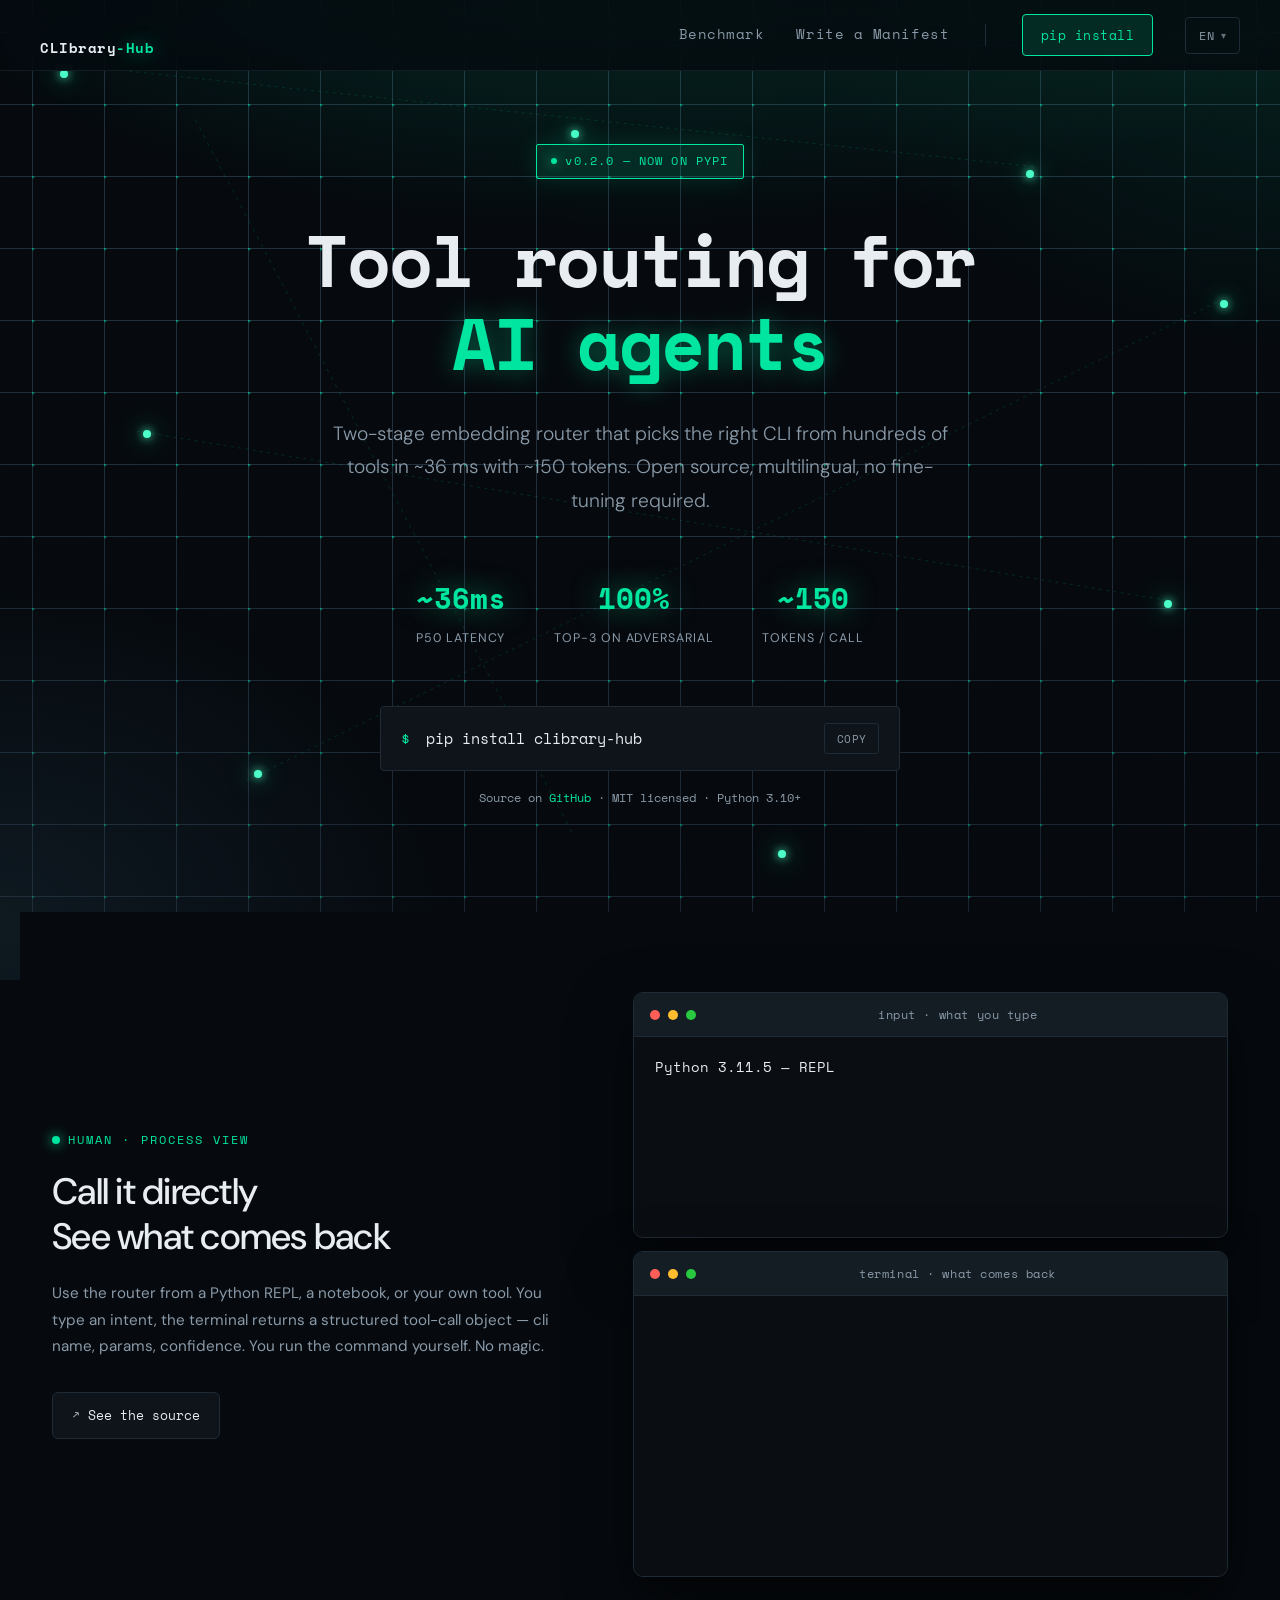
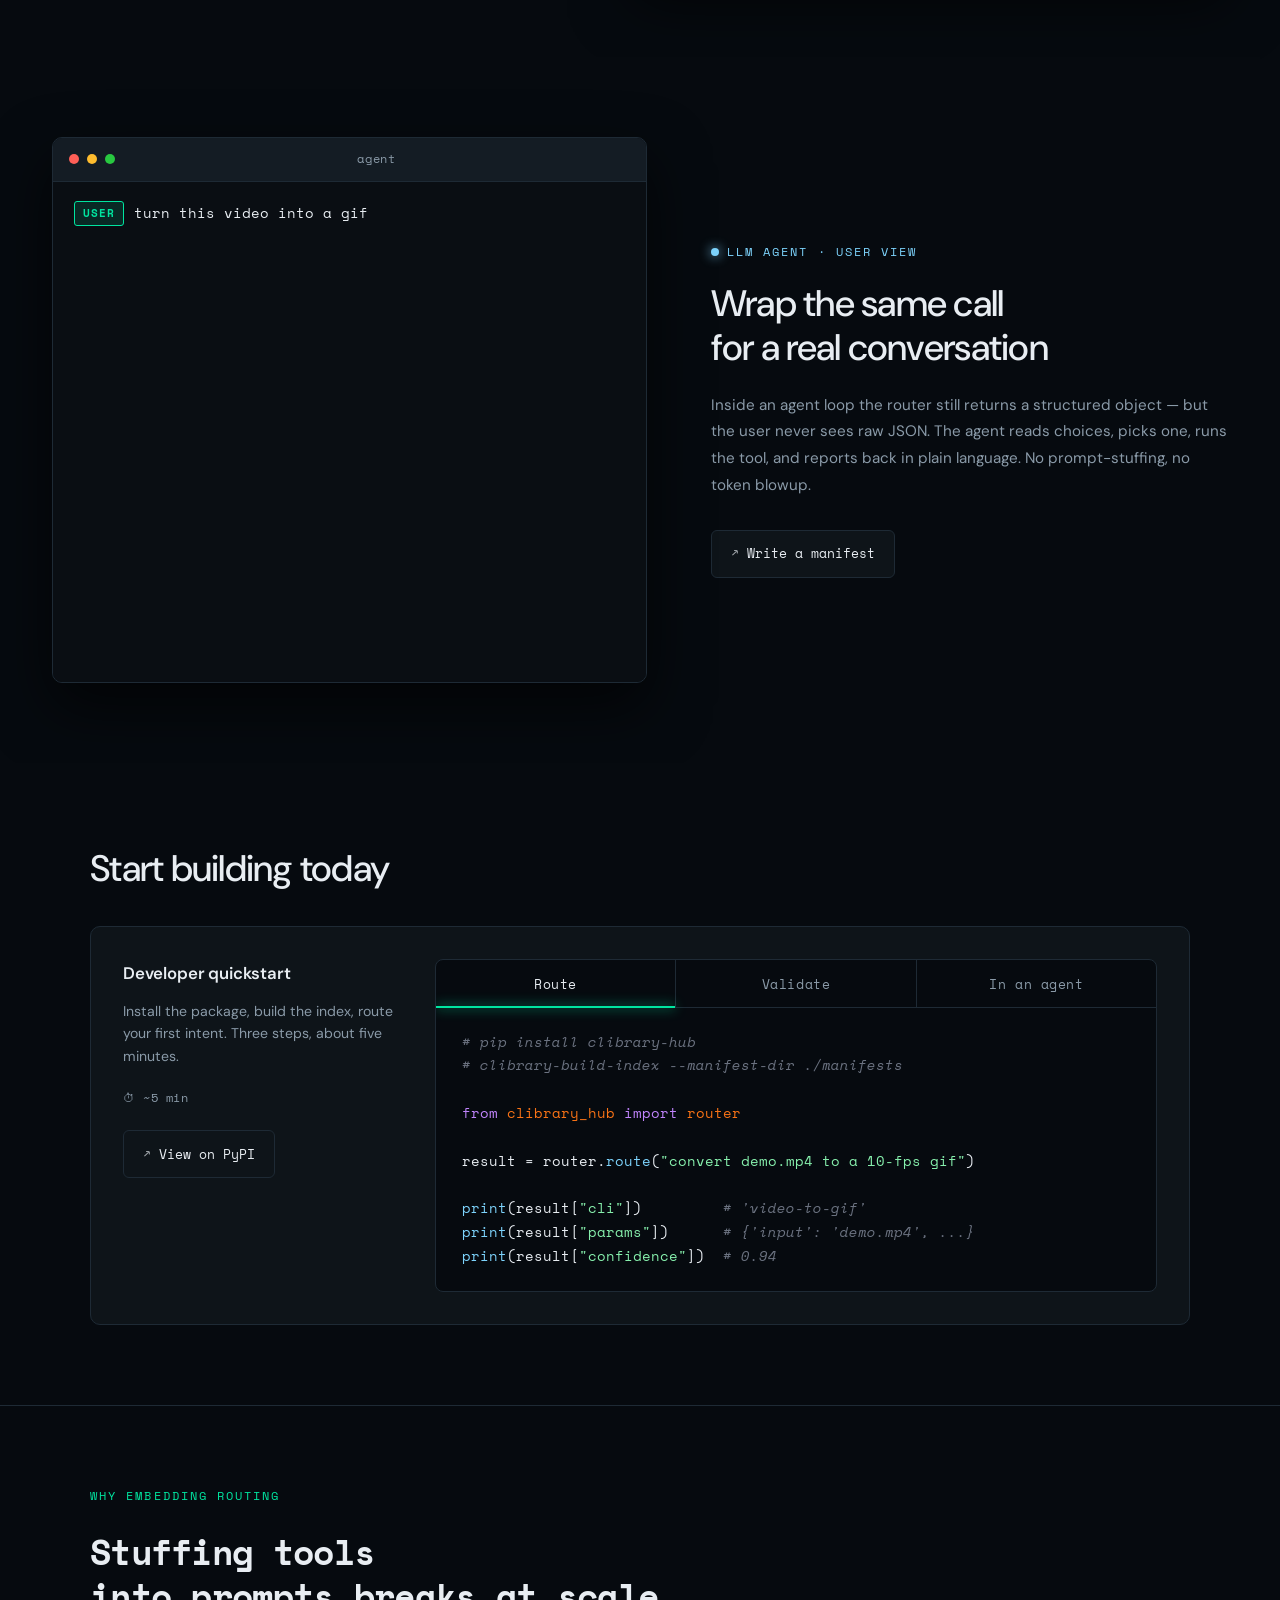
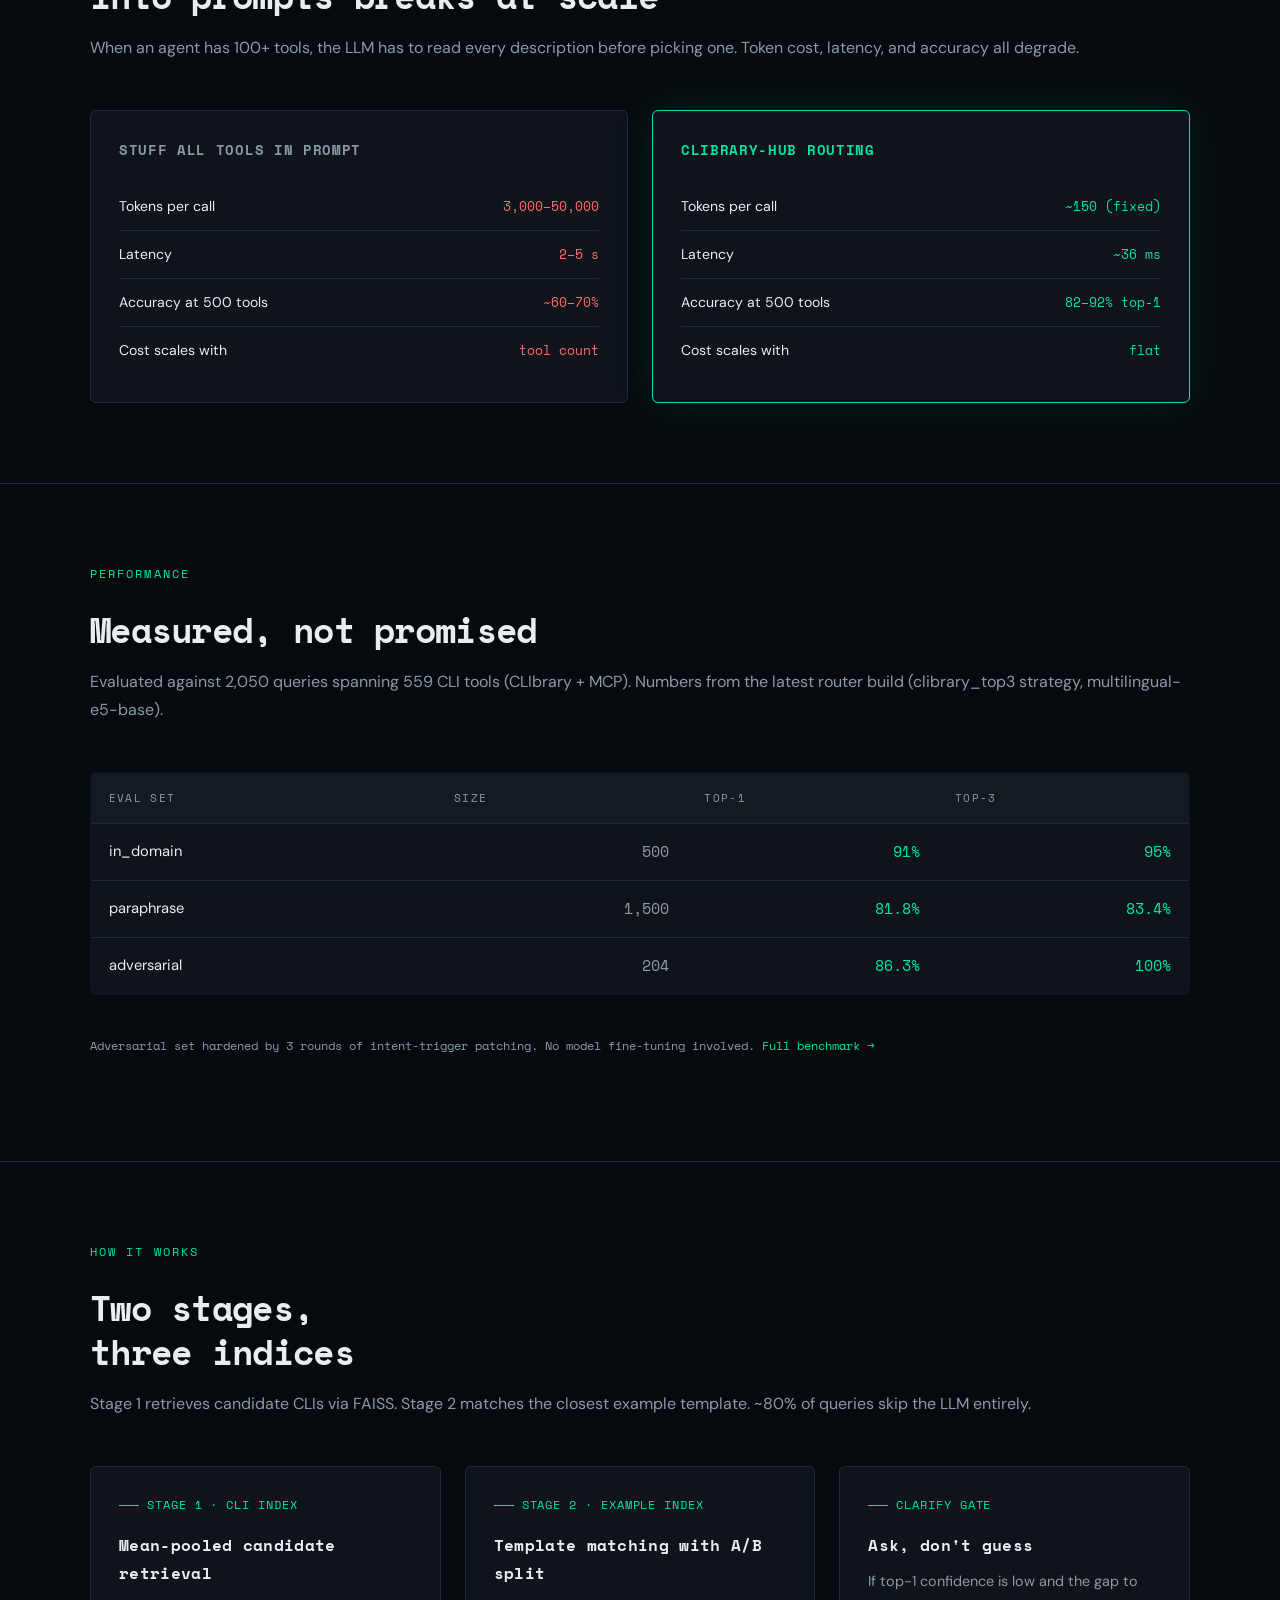
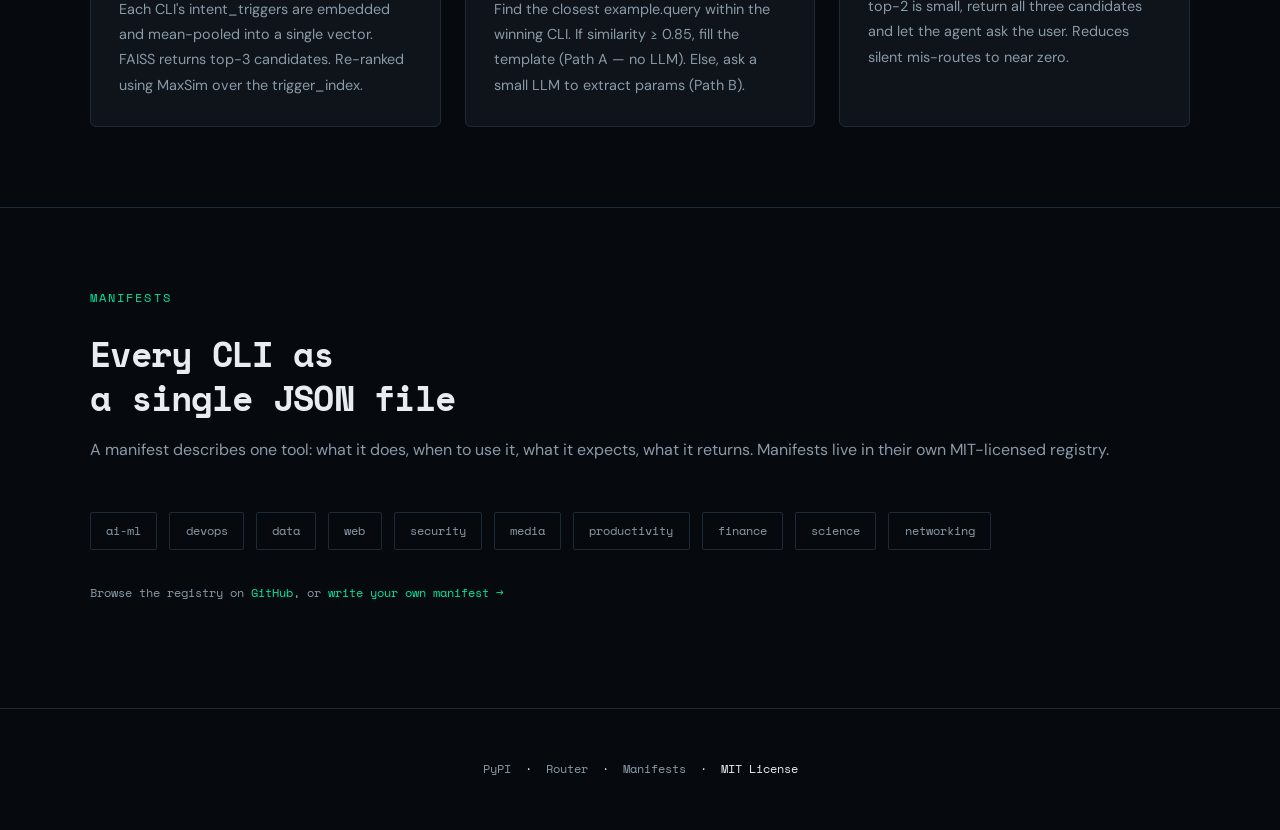
==== commit 89cbe075: "style: strip trailing periods from all English headings Removed terminating '.' from h1/h2 titles fo" ====
--- a/index.html
+++ b/index.html
@@ -55,7 +55,7 @@
 <div class="hero">
   <div class="badge">v0.2.0 — NOW ON PYPI</div>
 
-  <h1>Tool routing for<br><span>AI agents</span>.</h1>
+  <h1>Tool routing for<br><span>AI agents</span></h1>
 
   <p class="hero-sub">
     Two-stage embedding router that picks the right CLI from hundreds of tools
@@ -86,7 +86,7 @@
 <section class="feature-row human-side" id="how">
   <div class="feature-text">
     <div class="feature-tag">HUMAN · PROCESS VIEW</div>
-    <h2>Call it directly.<br>See what comes back.</h2>
+    <h2>Call it directly<br>See what comes back</h2>
     <p class="feature-lead">
       Use the router from a Python REPL, a notebook, or your own tool.
       You type an intent, the terminal returns a structured tool-call object —
@@ -120,7 +120,7 @@
 <section class="feature-row agent-side reverse">
   <div class="feature-text">
     <div class="feature-tag">LLM AGENT · USER VIEW</div>
-    <h2>Wrap the same call<br>for a real conversation.</h2>
+    <h2>Wrap the same call<br>for a real conversation</h2>
     <p class="feature-lead">
       Inside an agent loop the router still returns a structured object — but the
       user never sees raw JSON. The agent reads choices, picks one, runs the tool,
@@ -143,7 +143,7 @@
 
 <!-- Developer quickstart -->
 <section class="quickstart-section" id="quickstart">
-  <h2 class="quickstart-title">Start building today.</h2>
+  <h2 class="quickstart-title">Start building today</h2>
   <div class="quickstart-card">
     <div class="quickstart-side">
       <h3>Developer quickstart</h3>
@@ -202,7 +202,7 @@
 
 <section class="block">
   <p class="section-label">WHY EMBEDDING ROUTING</p>
-  <h2 class="section-title">Stuffing tools<br>into prompts breaks at scale.</h2>
+  <h2 class="section-title">Stuffing tools<br>into prompts breaks at scale</h2>
   <p class="section-sub">When an agent has 100+ tools, the LLM has to read every description before picking one. Token cost, latency, and accuracy all degrade.</p>
 
   <div class="compare">
@@ -227,7 +227,7 @@
 
 <section class="block">
   <p class="section-label">PERFORMANCE</p>
-  <h2 class="section-title">Measured, not promised.</h2>
+  <h2 class="section-title">Measured, not promised</h2>
   <p class="section-sub">Evaluated against 2,050 queries spanning 559 CLI tools (CLIbrary + MCP). Numbers from the latest router build (clibrary_top3 strategy, multilingual-e5-base).</p>
 
   <table>
@@ -251,7 +251,7 @@
 
 <section class="block">
   <p class="section-label">HOW IT WORKS</p>
-  <h2 class="section-title">Two stages,<br>three indices.</h2>
+  <h2 class="section-title">Two stages,<br>three indices</h2>
   <p class="section-sub">Stage 1 retrieves candidate CLIs via FAISS. Stage 2 matches the closest example template. ~80% of queries skip the LLM entirely.</p>
 
   <div class="cards">
@@ -277,7 +277,7 @@
 
 <section class="block">
   <p class="section-label">MANIFESTS</p>
-  <h2 class="section-title">Every CLI as<br>a single JSON file.</h2>
+  <h2 class="section-title">Every CLI as<br>a single JSON file</h2>
   <p class="section-sub">A manifest describes one tool: what it does, when to use it, what it expects, what it returns. Manifests live in their own MIT-licensed registry.</p>
 
   <div class="categories">
--- a/assets/style.css
+++ b/assets/style.css
@@ -702,15 +702,16 @@
 }
 
 .term-window {
-  background: var(--surface);
+  background: #0a0e13;            /* solid, darker than surface for contrast */
   border: 1px solid var(--border);
   border-radius: 10px;
   overflow: hidden;
   font-family: var(--mono);
   font-size: 0.92rem;
-  box-shadow:
-    0 24px 60px rgba(0, 0, 0, 0.5),
-    0 0 80px rgba(0, 229, 160, 0.06);
+  position: relative;
+  z-index: 2;                     /* sits clearly above bg grid + nodes */
+  isolation: isolate;             /* new stacking context — no leakage */
+  box-shadow: 0 24px 60px rgba(0, 0, 0, 0.65);
 }
 .term-bar {
   background: #141c24;
@@ -719,6 +720,8 @@
   align-items: center;
   gap: 0.5rem;
   border-bottom: 1px solid var(--border);
+  position: relative;
+  z-index: 1;
 }
 .term-title {
   font-size: 0.72rem;
@@ -734,6 +737,9 @@
   line-height: 1.65;
   color: var(--text);
   font-size: 0.85rem;
+  background: #0a0e13;            /* explicit solid background */
+  position: relative;
+  z-index: 1;
   scrollbar-width: thin;
   scrollbar-color: var(--border) transparent;
 }
@@ -829,6 +835,10 @@
   max-width: 1240px;
   margin: 0 auto;
   padding: 5rem 2rem;
+  position: relative;
+  z-index: 2;
+  background: var(--bg);
+  isolation: isolate;
 }
 .feature-row.reverse {
   grid-template-columns: 1.15fr 1fr;
@@ -915,9 +925,19 @@
 
 /* ── Developer quickstart ────────────────────────────────────── */
 .quickstart-section {
-  max-width: 1100px;
+  max-width: none;
   margin: 0 auto;
   padding: 5rem 2rem;
+  position: relative;
+  z-index: 2;
+  background: var(--bg);
+  isolation: isolate;
+}
+.quickstart-section > .quickstart-title,
+.quickstart-section > .quickstart-card {
+  max-width: 1100px;
+  margin-left: auto;
+  margin-right: auto;
 }
 .quickstart-title {
   font-family: var(--sans);
@@ -1156,10 +1176,17 @@
    ============================================================ */
 section.block {
   position: relative;
-  z-index: 1;
-  max-width: 1100px;
+  z-index: 2;
+  max-width: none;
   margin: 0 auto;
   padding: 5rem 2rem;
+  background: var(--bg);
+  isolation: isolate;
+}
+section.block > * {
+  max-width: 1100px;
+  margin-left: auto;
+  margin-right: auto;
 }
 
 .section-title {
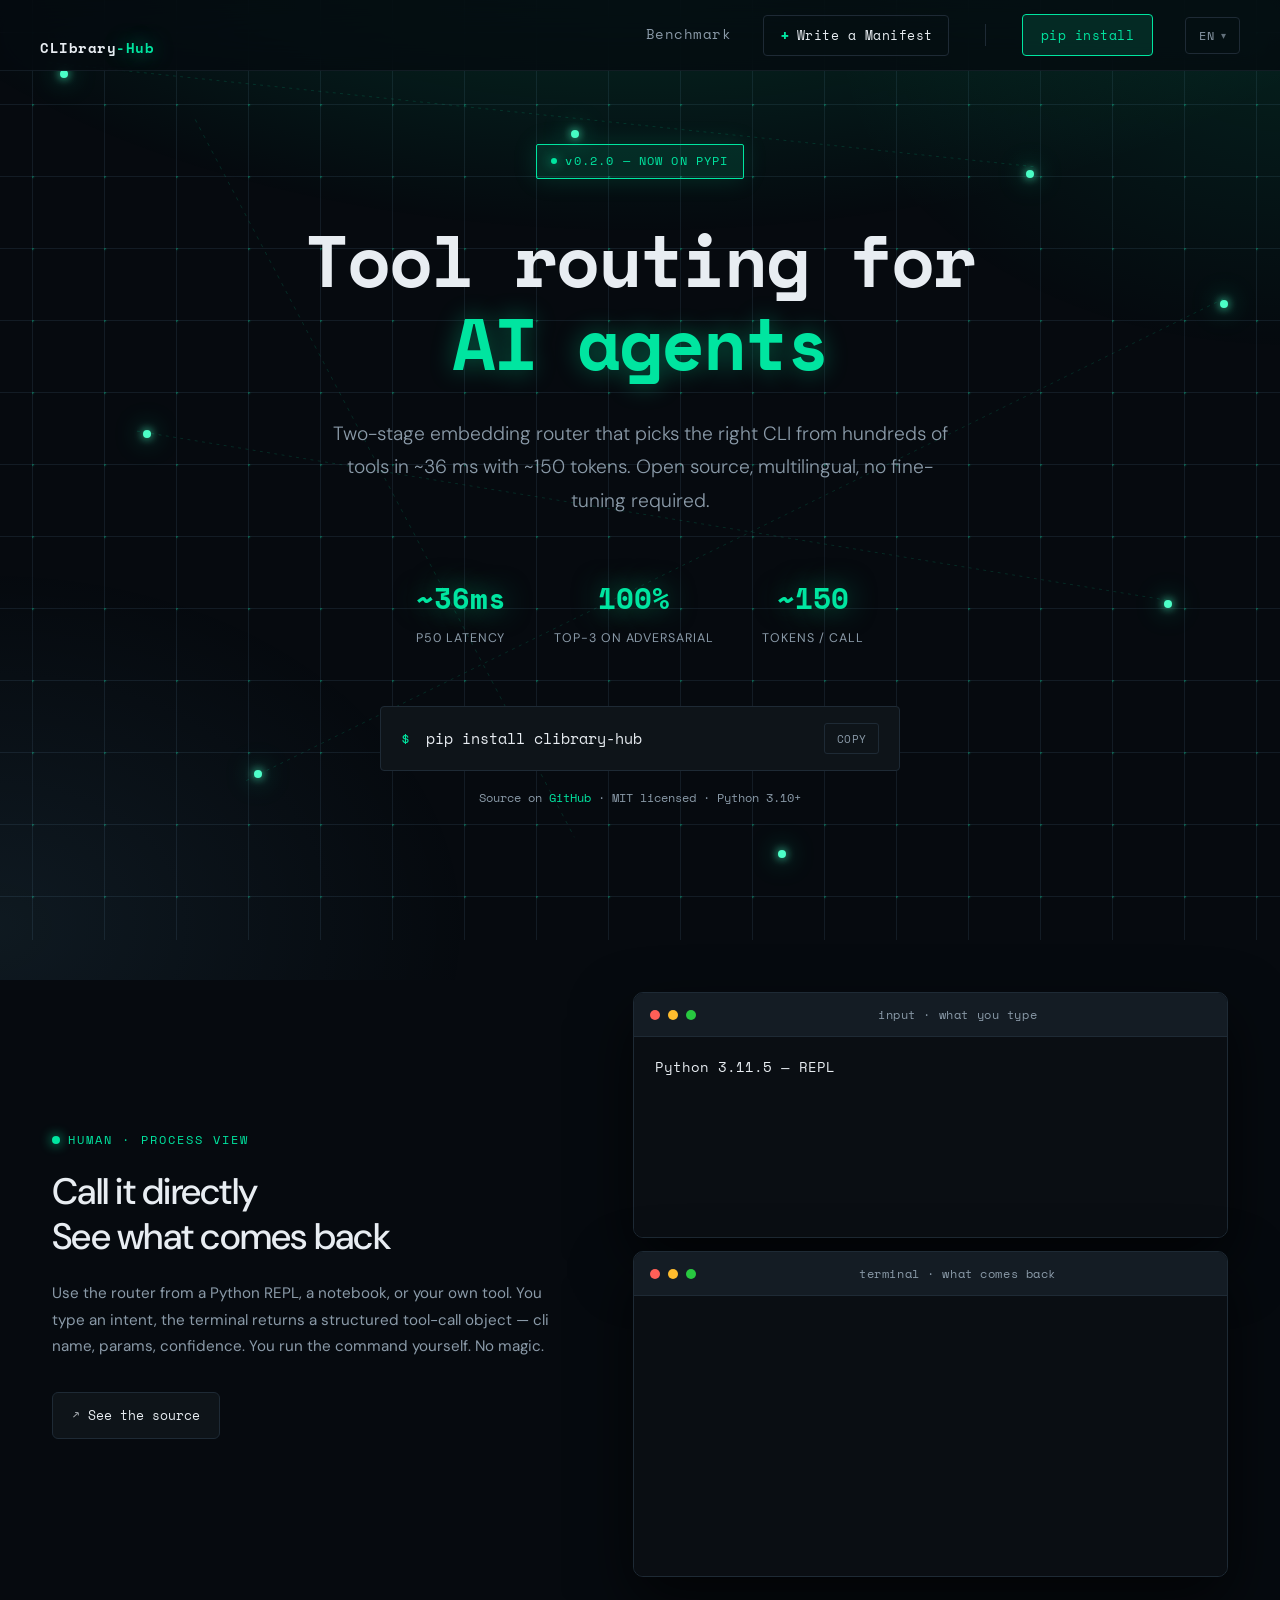
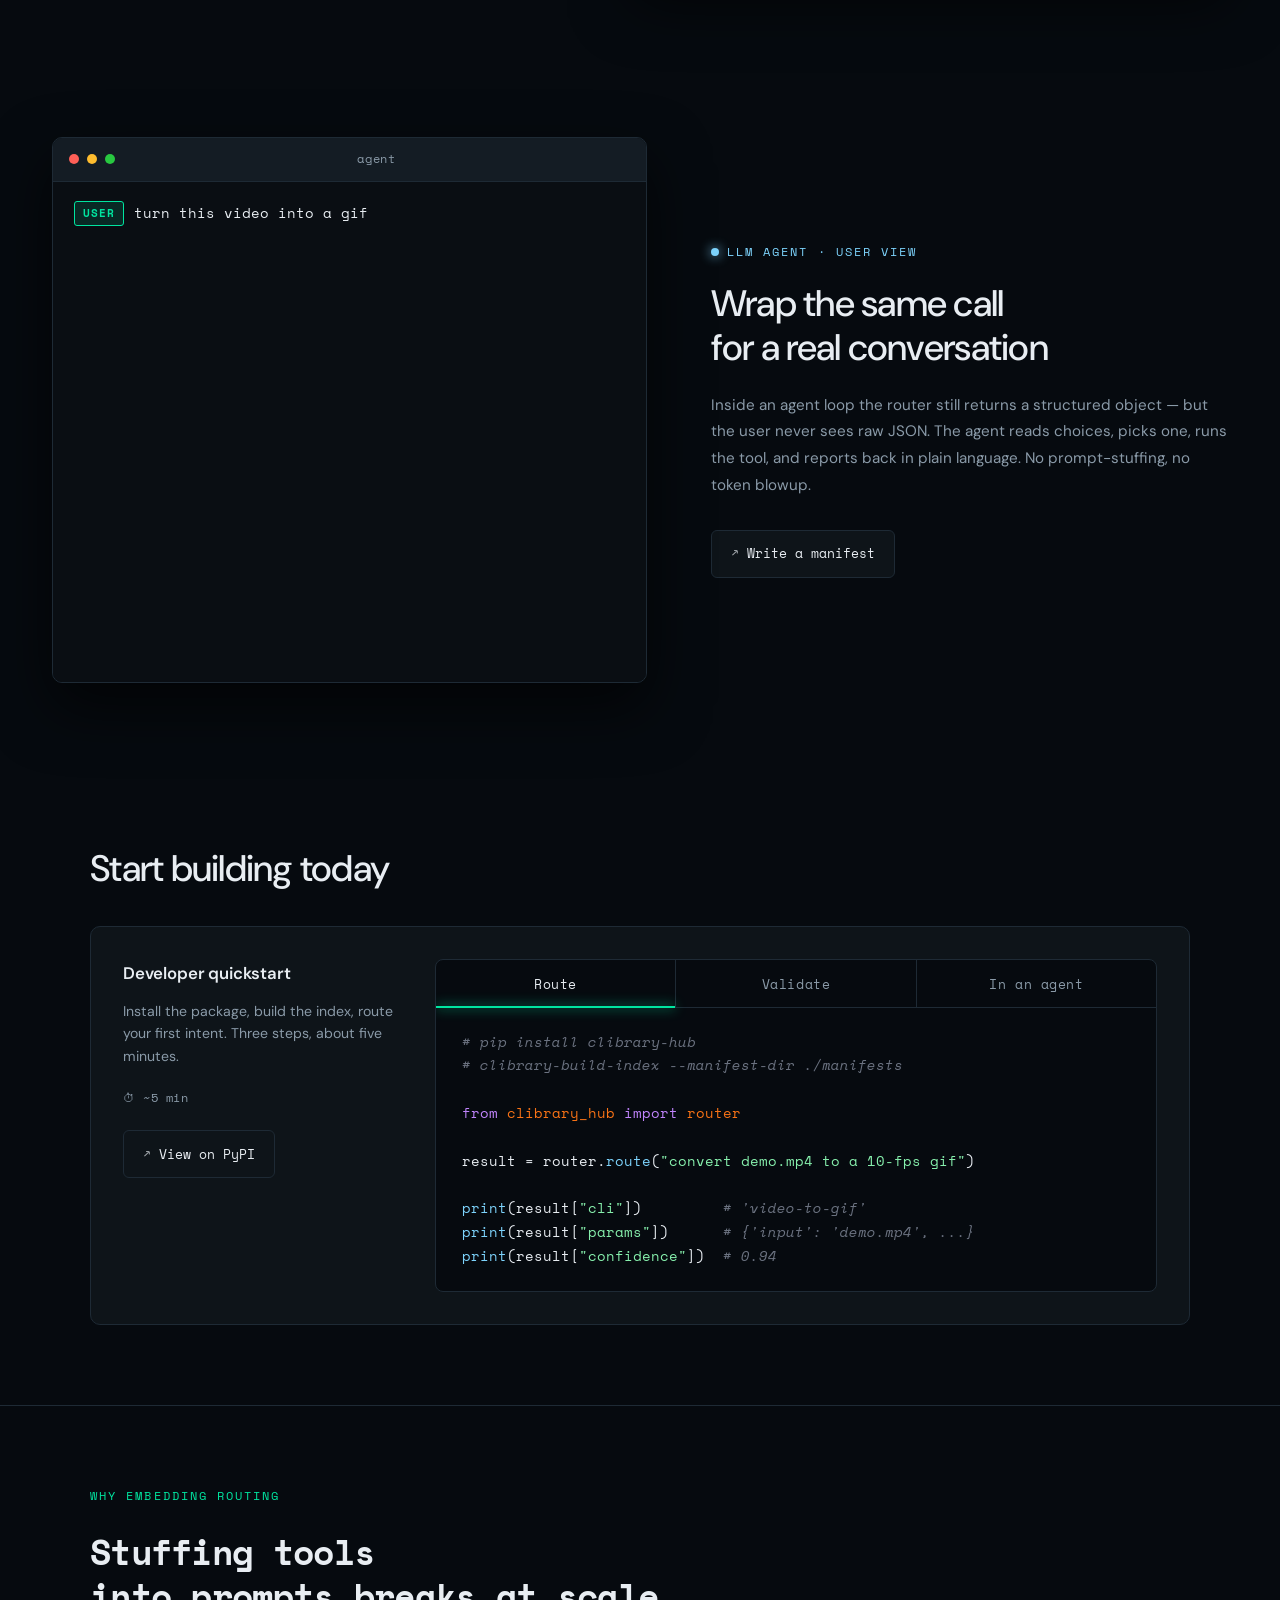
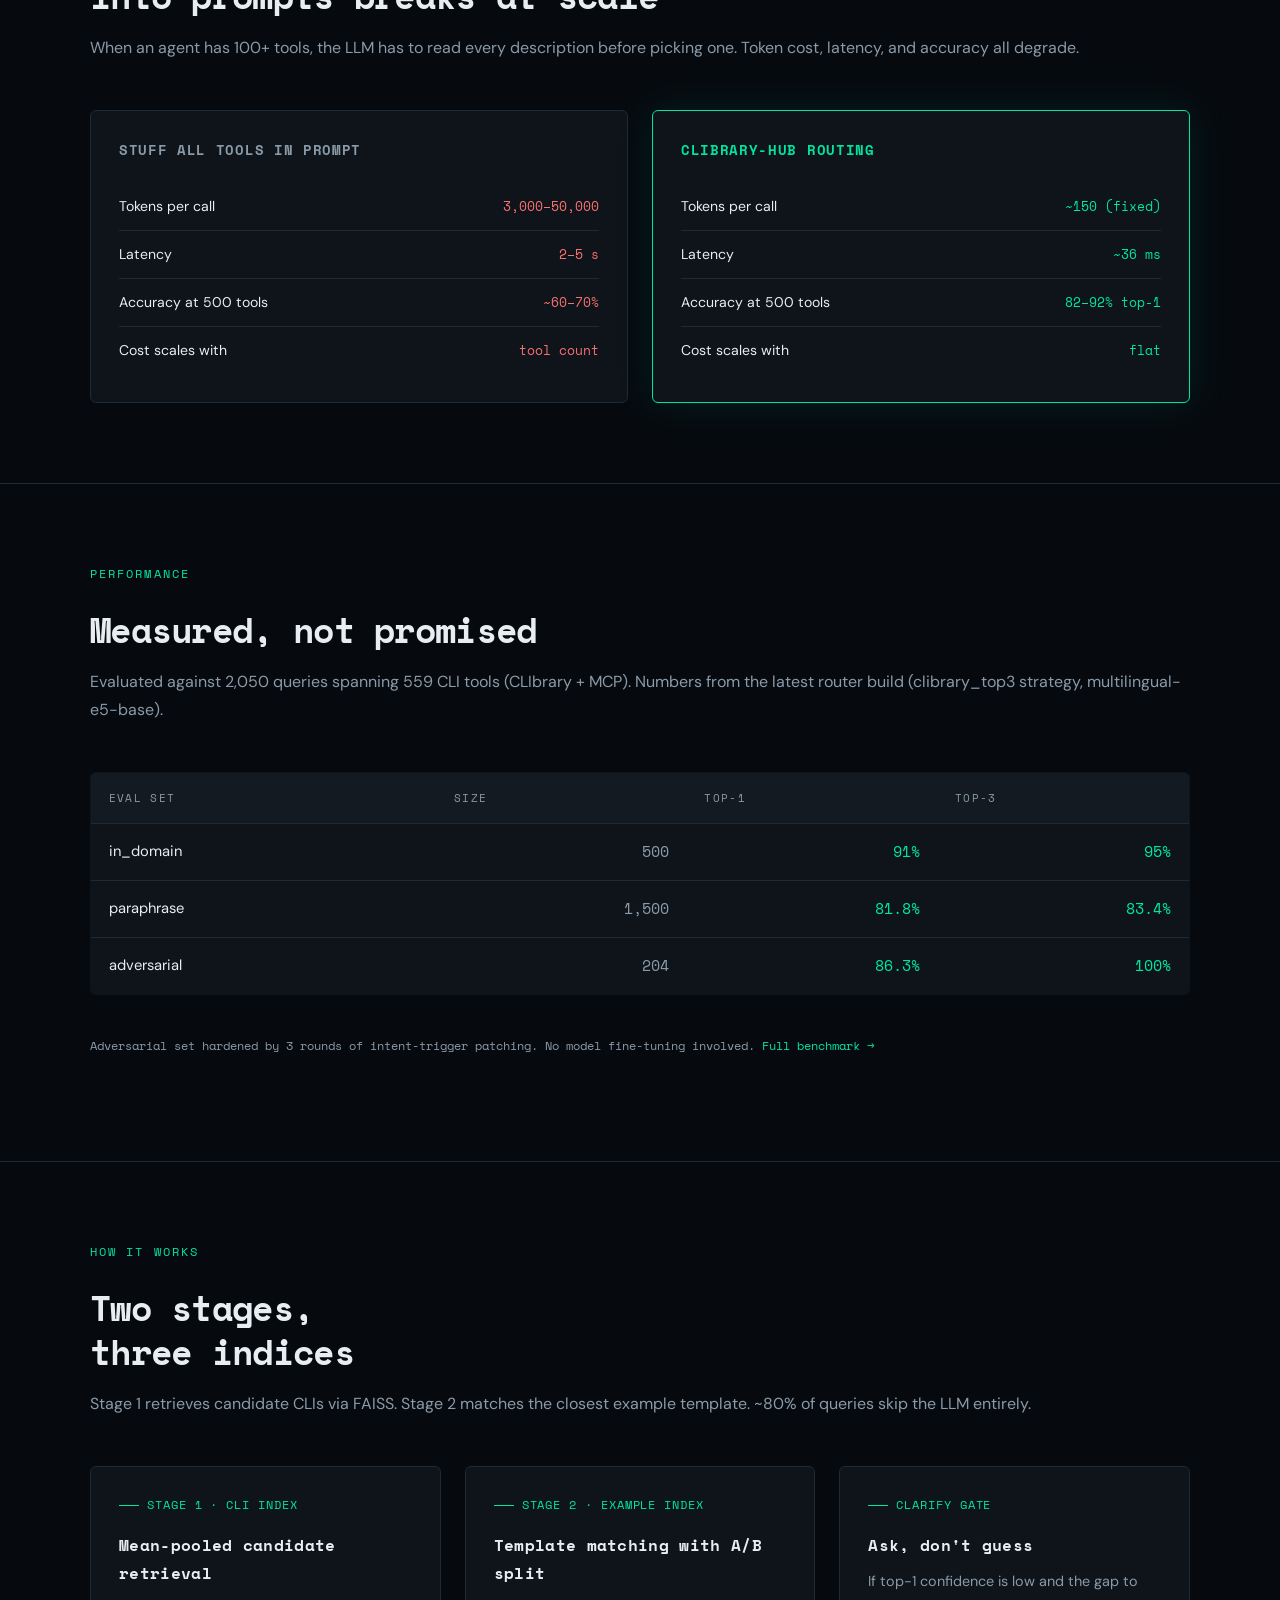
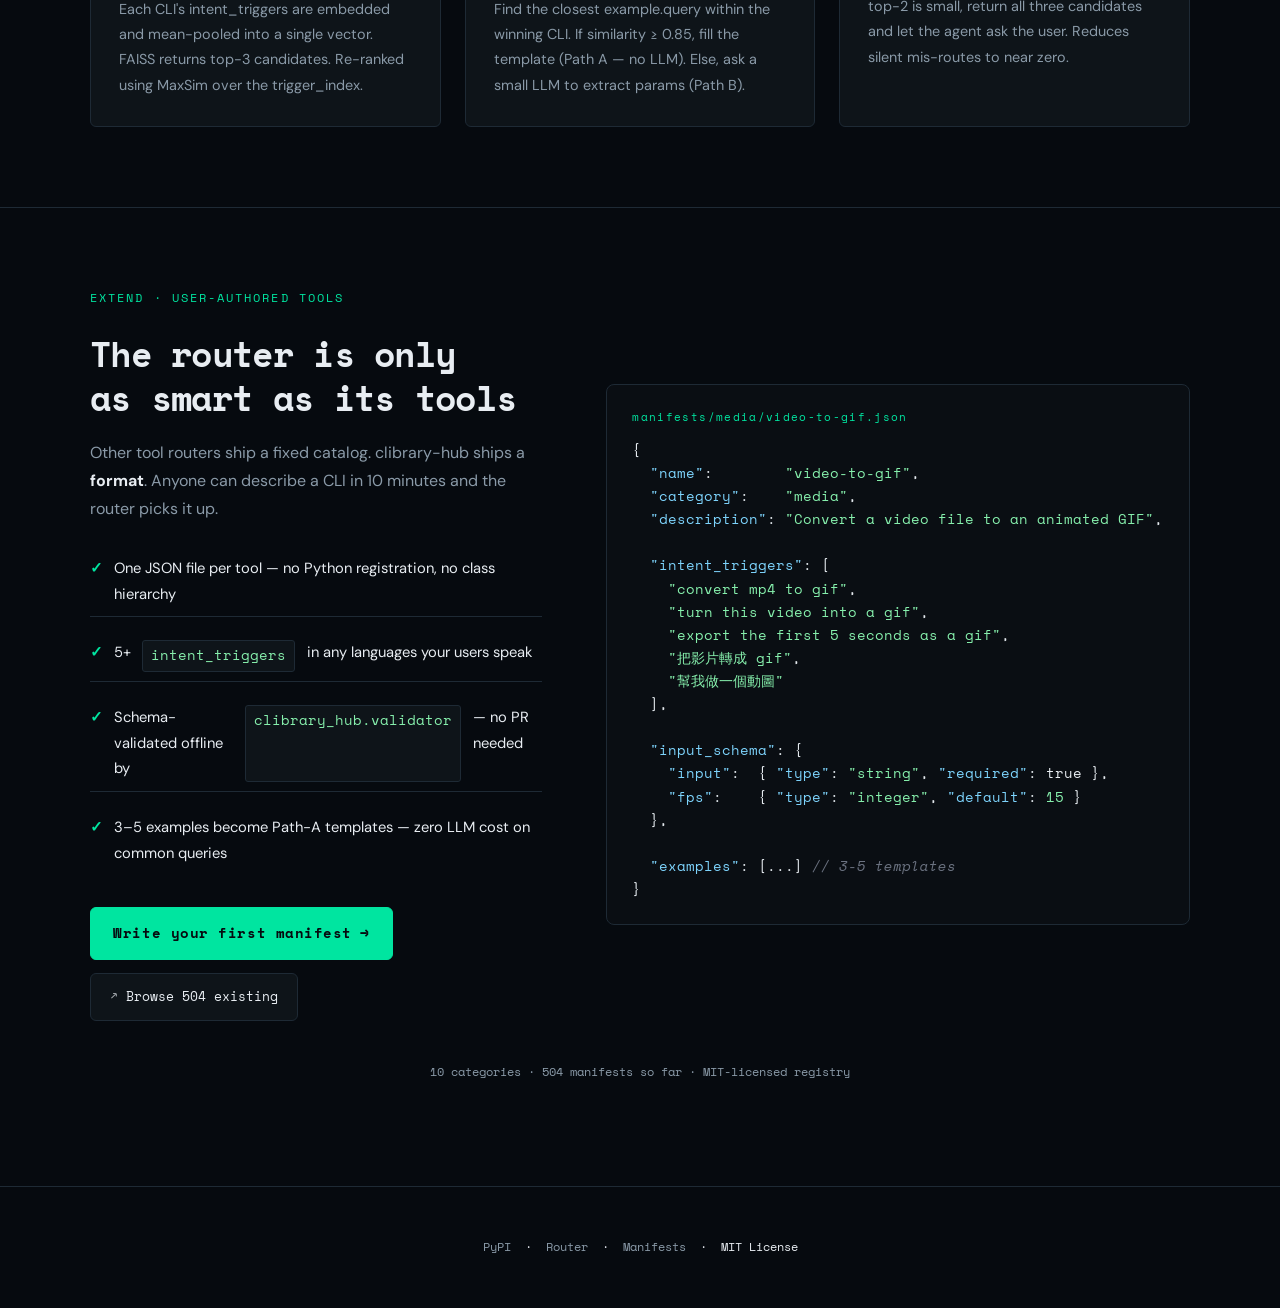
==== commit cb879b1d: "feat: elevate 'Write a Manifest' as the differentiator narrative Two changes that surface manifest a" ====
--- a/index.html
+++ b/index.html
@@ -39,7 +39,7 @@
   <div class="logo"><a href="/">CLIbrary<span>-Hub</span></a></div>
   <div class="nav-links">
     <a href="/benchmark.html">Benchmark</a>
-    <a href="/create.html">Write a Manifest</a>
+    <a href="/create.html" class="nav-secondary">Write a Manifest</a>
     <span class="nav-divider"></span>
     <a href="https://pypi.org/project/clibrary-hub/" class="nav-cta">pip install</a>
     <div class="lang-switch" id="lang-switch">
@@ -275,28 +275,56 @@
 
 <hr class="divider">
 
-<section class="block">
-  <p class="section-label">MANIFESTS</p>
-  <h2 class="section-title">Every CLI as<br>a single JSON file</h2>
-  <p class="section-sub">A manifest describes one tool: what it does, when to use it, what it expects, what it returns. Manifests live in their own MIT-licensed registry.</p>
-
-  <div class="categories">
-    <div class="cat">ai-ml</div>
-    <div class="cat">devops</div>
-    <div class="cat">data</div>
-    <div class="cat">web</div>
-    <div class="cat">security</div>
-    <div class="cat">media</div>
-    <div class="cat">productivity</div>
-    <div class="cat">finance</div>
-    <div class="cat">science</div>
-    <div class="cat">networking</div>
-  </div>
-
-  <p class="install-note" style="text-align:left; margin-top:2rem;">
-    Browse the registry on
-    <a href="https://github.com/clibrary-hub/manifests">GitHub</a>,
-    or <a href="/create.html">write your own manifest →</a>
+<section class="extend-section">
+  <div class="extend-grid">
+    <div class="extend-text">
+      <p class="section-label">EXTEND · USER-AUTHORED TOOLS</p>
+      <h2 class="section-title">The router is only<br>as smart as its tools</h2>
+      <p class="section-sub" style="max-width:none;margin-bottom:0;">
+        Other tool routers ship a fixed catalog. clibrary-hub ships a <strong style="color:var(--text);">format</strong>.
+        Anyone can describe a CLI in 10 minutes and the router picks it up.
+      </p>
+
+      <ul class="extend-bullets">
+        <li>One JSON file per tool — no Python registration, no class hierarchy</li>
+        <li>5+ <code>intent_triggers</code> in any languages your users speak</li>
+        <li>Schema-validated offline by <code>clibrary_hub.validator</code> — no PR needed</li>
+        <li>3–5 examples become Path-A templates — zero LLM cost on common queries</li>
+      </ul>
+
+      <div class="extend-cta-row">
+        <a href="/create.html" class="extend-cta-primary">Write your first manifest</a>
+        <a href="https://github.com/clibrary-hub/manifests" class="feature-cta">Browse 504 existing</a>
+      </div>
+    </div>
+
+    <div class="extend-preview">
+      <span class="extend-preview-label">manifests/media/video-to-gif.json</span>
+<pre style="margin:0;background:transparent;border:none;padding:0;font-size:0.82rem;line-height:1.7;"><code>{
+  <span class="k">"name"</span>:        <span class="s">"video-to-gif"</span>,
+  <span class="k">"category"</span>:    <span class="s">"media"</span>,
+  <span class="k">"description"</span>: <span class="s">"Convert a video file to an animated GIF"</span>,
+
+  <span class="k">"intent_triggers"</span>: [
+    <span class="s">"convert mp4 to gif"</span>,
+    <span class="s">"turn this video into a gif"</span>,
+    <span class="s">"export the first 5 seconds as a gif"</span>,
+    <span class="s">"把影片轉成 gif"</span>,
+    <span class="s">"幫我做一個動圖"</span>
+  ],
+
+  <span class="k">"input_schema"</span>: {
+    <span class="k">"input"</span>:  { <span class="k">"type"</span>: <span class="s">"string"</span>, <span class="k">"required"</span>: true },
+    <span class="k">"fps"</span>:    { <span class="k">"type"</span>: <span class="s">"integer"</span>, <span class="k">"default"</span>: <span class="s">15</span> }
+  },
+
+  <span class="k">"examples"</span>: [...] <span class="c">// 3-5 templates</span>
+}</code></pre>
+    </div>
+  </div>
+
+  <p class="install-note" style="text-align:center; margin-top:2.5rem; max-width:none;">
+    10 categories · 504 manifests so far · MIT-licensed registry
   </p>
 </section>
 
--- a/assets/style.css
+++ b/assets/style.css
@@ -40,20 +40,19 @@
   --my: 0px;     /* mouse offset from center, Y */
 }
 
-/* Layer 1: visible grid + bright dots at intersections */
+/* Layer 1: subtle grid + dim dots at intersections — visible everywhere
+   on the page but never strong enough to compete with text */
 body::before {
   content: '';
   position: fixed;
-  inset: -40px;  /* extra room for parallax movement */
+  inset: -40px;
   background:
-    /* dots at every intersection — visible, slight glow */
     radial-gradient(circle at 0 0,
-      rgba(0, 229, 160, 0.55) 1.8px,
-      rgba(0, 229, 160, 0.12) 2.5px,
+      rgba(0, 229, 160, 0.30) 1.6px,
+      rgba(0, 229, 160, 0.06) 2.4px,
       transparent 4px),
-    /* grid lines — stronger than before */
-    linear-gradient(rgba(40, 55, 70, 0.85) 1px, transparent 1px),
-    linear-gradient(90deg, rgba(40, 55, 70, 0.85) 1px, transparent 1px);
+    linear-gradient(rgba(40, 55, 70, 0.40) 1px, transparent 1px),
+    linear-gradient(90deg, rgba(40, 55, 70, 0.40) 1px, transparent 1px);
   background-size:
     72px 72px,
     72px 72px,
@@ -61,8 +60,6 @@
   background-position: 0 0;
   pointer-events: none;
   z-index: 0;
-  mask-image: radial-gradient(ellipse 120% 100% at 50% 30%, black 30%, rgba(0,0,0,0.7) 70%, rgba(0,0,0,0.4) 100%);
-  -webkit-mask-image: radial-gradient(ellipse 120% 100% at 50% 30%, black 30%, rgba(0,0,0,0.7) 70%, rgba(0,0,0,0.4) 100%);
   transform: translate3d(calc(var(--mx) * 0.5), calc(var(--my) * 0.5), 0);
   transition: transform 0.6s cubic-bezier(0.2, 0.8, 0.2, 1);
   will-change: transform;
@@ -264,6 +261,33 @@
   box-shadow: 0 0 18px rgba(0, 229, 160, 0.18);
 }
 
+/* Secondary CTA — used for 'Write a Manifest' to elevate it
+   above the plain Benchmark link without competing with the
+   primary pip install button */
+.nav-secondary {
+  display: inline-flex;
+  align-items: center;
+  gap: 0.4rem;
+  border: 1px solid var(--border);
+  padding: 0.5rem 0.95rem;
+  border-radius: 4px;
+  color: var(--text) !important;
+  font-size: 0.82rem;
+  transition: all 0.2s;
+}
+.nav-secondary::before {
+  content: '+';
+  color: var(--accent);
+  font-weight: 700;
+  font-size: 1rem;
+  line-height: 1;
+}
+.nav-secondary:hover {
+  border-color: var(--accent);
+  color: var(--accent) !important;
+  background: var(--accent-dim);
+}
+
 .lang-active { color: var(--accent) !important; }
 
 @media (max-width: 720px) {
@@ -837,8 +861,6 @@
   padding: 5rem 2rem;
   position: relative;
   z-index: 2;
-  background: var(--bg);
-  isolation: isolate;
 }
 .feature-row.reverse {
   grid-template-columns: 1.15fr 1fr;
@@ -930,8 +952,6 @@
   padding: 5rem 2rem;
   position: relative;
   z-index: 2;
-  background: var(--bg);
-  isolation: isolate;
 }
 .quickstart-section > .quickstart-title,
 .quickstart-section > .quickstart-card {
@@ -1180,8 +1200,6 @@
   max-width: none;
   margin: 0 auto;
   padding: 5rem 2rem;
-  background: var(--bg);
-  isolation: isolate;
 }
 section.block > * {
   max-width: 1100px;
@@ -1281,6 +1299,101 @@
 .compare-row span:last-child { font-family: var(--mono); font-size: 0.82rem; }
 .good { color: var(--accent); }
 .bad { color: #f87171; }
+
+/* ============================================================
+   Extend section — promote manifest authoring
+   ============================================================ */
+.extend-section {
+  position: relative;
+  z-index: 2;
+  max-width: none;
+  padding: 5rem 2rem;
+}
+.extend-grid {
+  max-width: 1100px;
+  margin: 0 auto;
+  display: grid;
+  grid-template-columns: 1fr 1.1fr;
+  gap: 4rem;
+  align-items: center;
+}
+@media (max-width: 920px) {
+  .extend-grid { grid-template-columns: 1fr; gap: 2rem; }
+}
+
+.extend-text .section-title { margin-bottom: 1.2rem; }
+.extend-bullets {
+  list-style: none;
+  margin: 1.5rem 0;
+  padding: 0;
+}
+.extend-bullets li {
+  display: flex;
+  gap: 0.7rem;
+  padding: 0.55rem 0;
+  border-bottom: 1px solid var(--border);
+  font-size: 0.92rem;
+}
+.extend-bullets li:last-child { border-bottom: none; }
+.extend-bullets li::before {
+  content: '✓';
+  color: var(--accent);
+  font-weight: 700;
+  flex-shrink: 0;
+}
+
+.extend-cta-row {
+  display: flex;
+  gap: 0.8rem;
+  flex-wrap: wrap;
+  margin-top: 2rem;
+  align-items: center;
+}
+.extend-cta-primary {
+  display: inline-flex;
+  align-items: center;
+  gap: 0.5rem;
+  font-family: var(--mono);
+  font-size: 0.85rem;
+  letter-spacing: 0.04em;
+  background: var(--accent);
+  color: #060a0f !important;
+  padding: 0.85rem 1.4rem;
+  border-radius: 6px;
+  text-decoration: none;
+  font-weight: 700;
+  border: 1px solid var(--accent);
+  transition: all 0.2s;
+}
+.extend-cta-primary::after { content: '→'; }
+.extend-cta-primary:hover {
+  box-shadow: 0 0 24px rgba(0, 229, 160, 0.5);
+  transform: translateY(-1px);
+}
+
+.extend-preview {
+  background: #0a0e13;
+  border: 1px solid var(--border);
+  border-radius: 8px;
+  padding: 1.4rem 1.6rem;
+  font-family: var(--mono);
+  font-size: 0.82rem;
+  line-height: 1.7;
+  color: var(--text);
+  position: relative;
+  z-index: 2;
+  isolation: isolate;
+}
+.extend-preview-label {
+  font-size: 0.7rem;
+  color: var(--accent);
+  letter-spacing: 0.12em;
+  margin-bottom: 0.8rem;
+  display: block;
+}
+.extend-preview .k { color: #7dd3fc; }
+.extend-preview .s { color: #86efac; }
+.extend-preview .c { color: #6b7280; font-style: italic; }
 
 /* ============================================================
    Categories
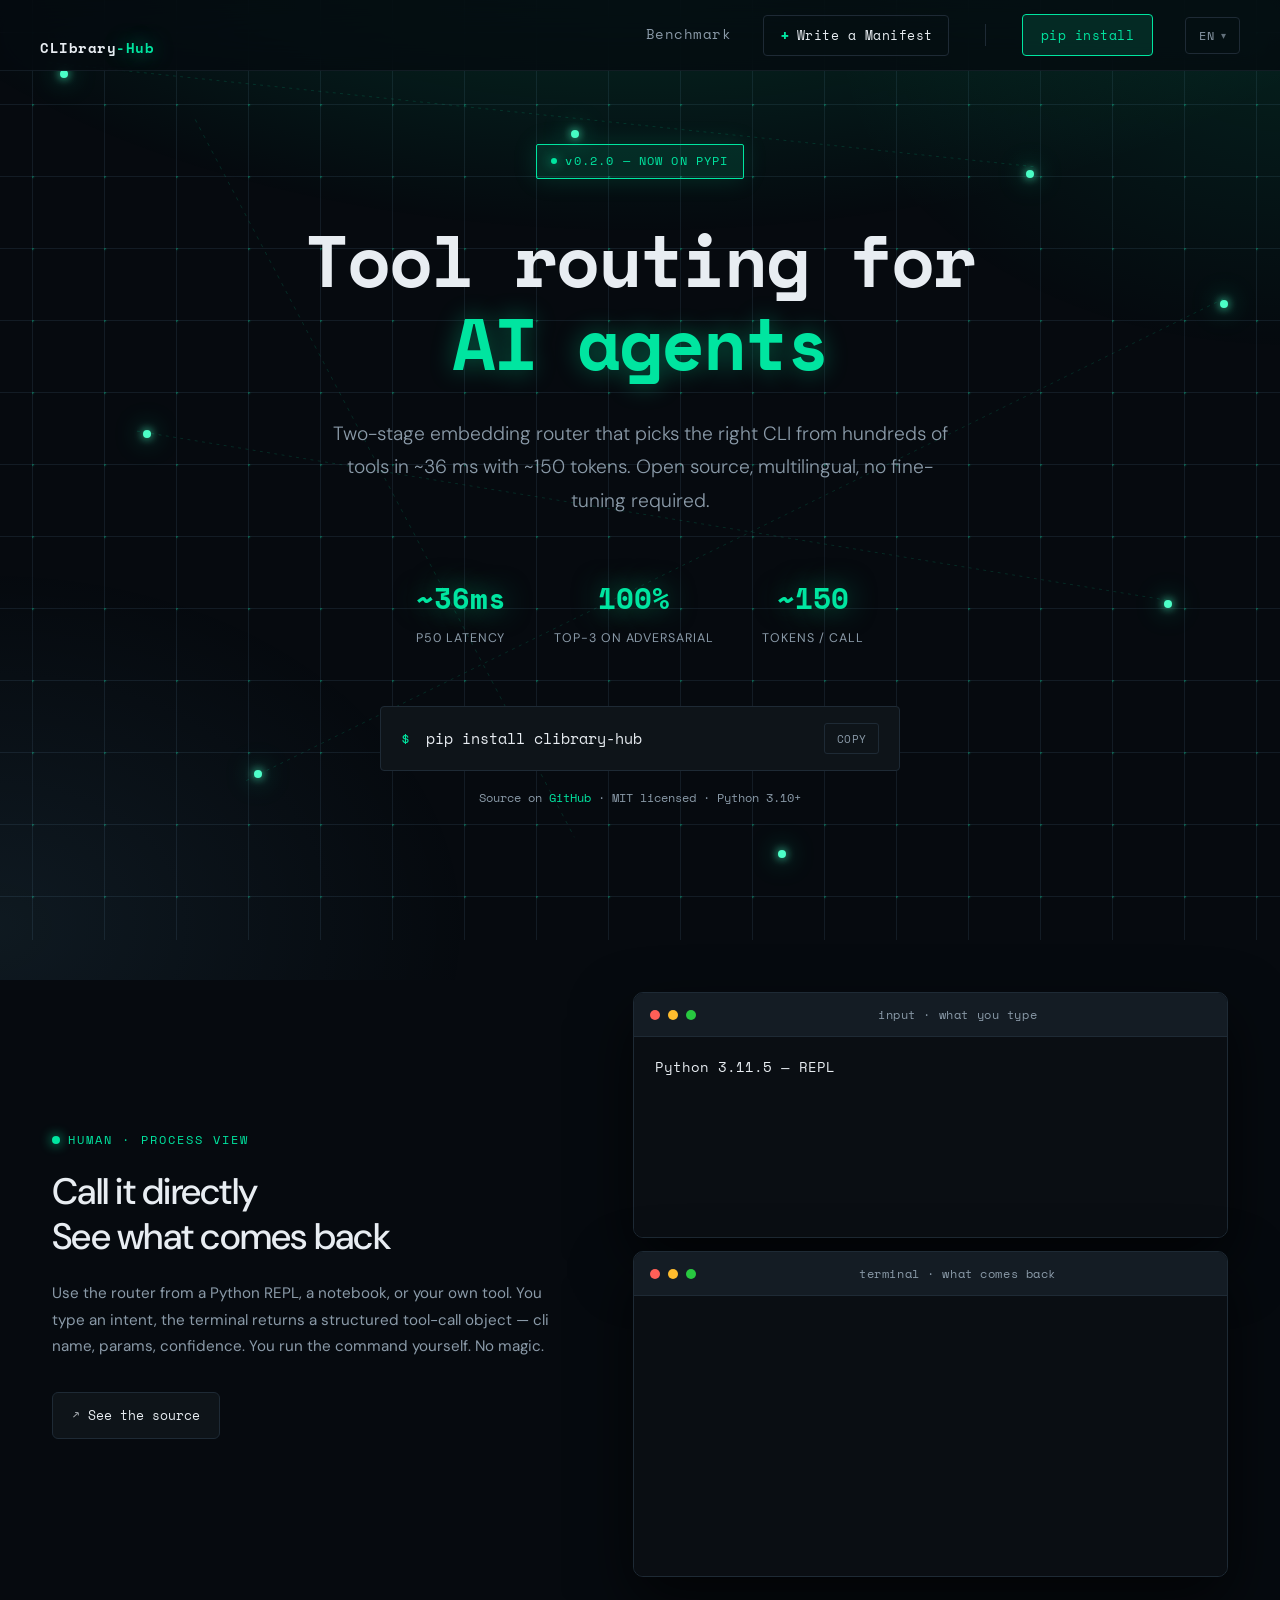
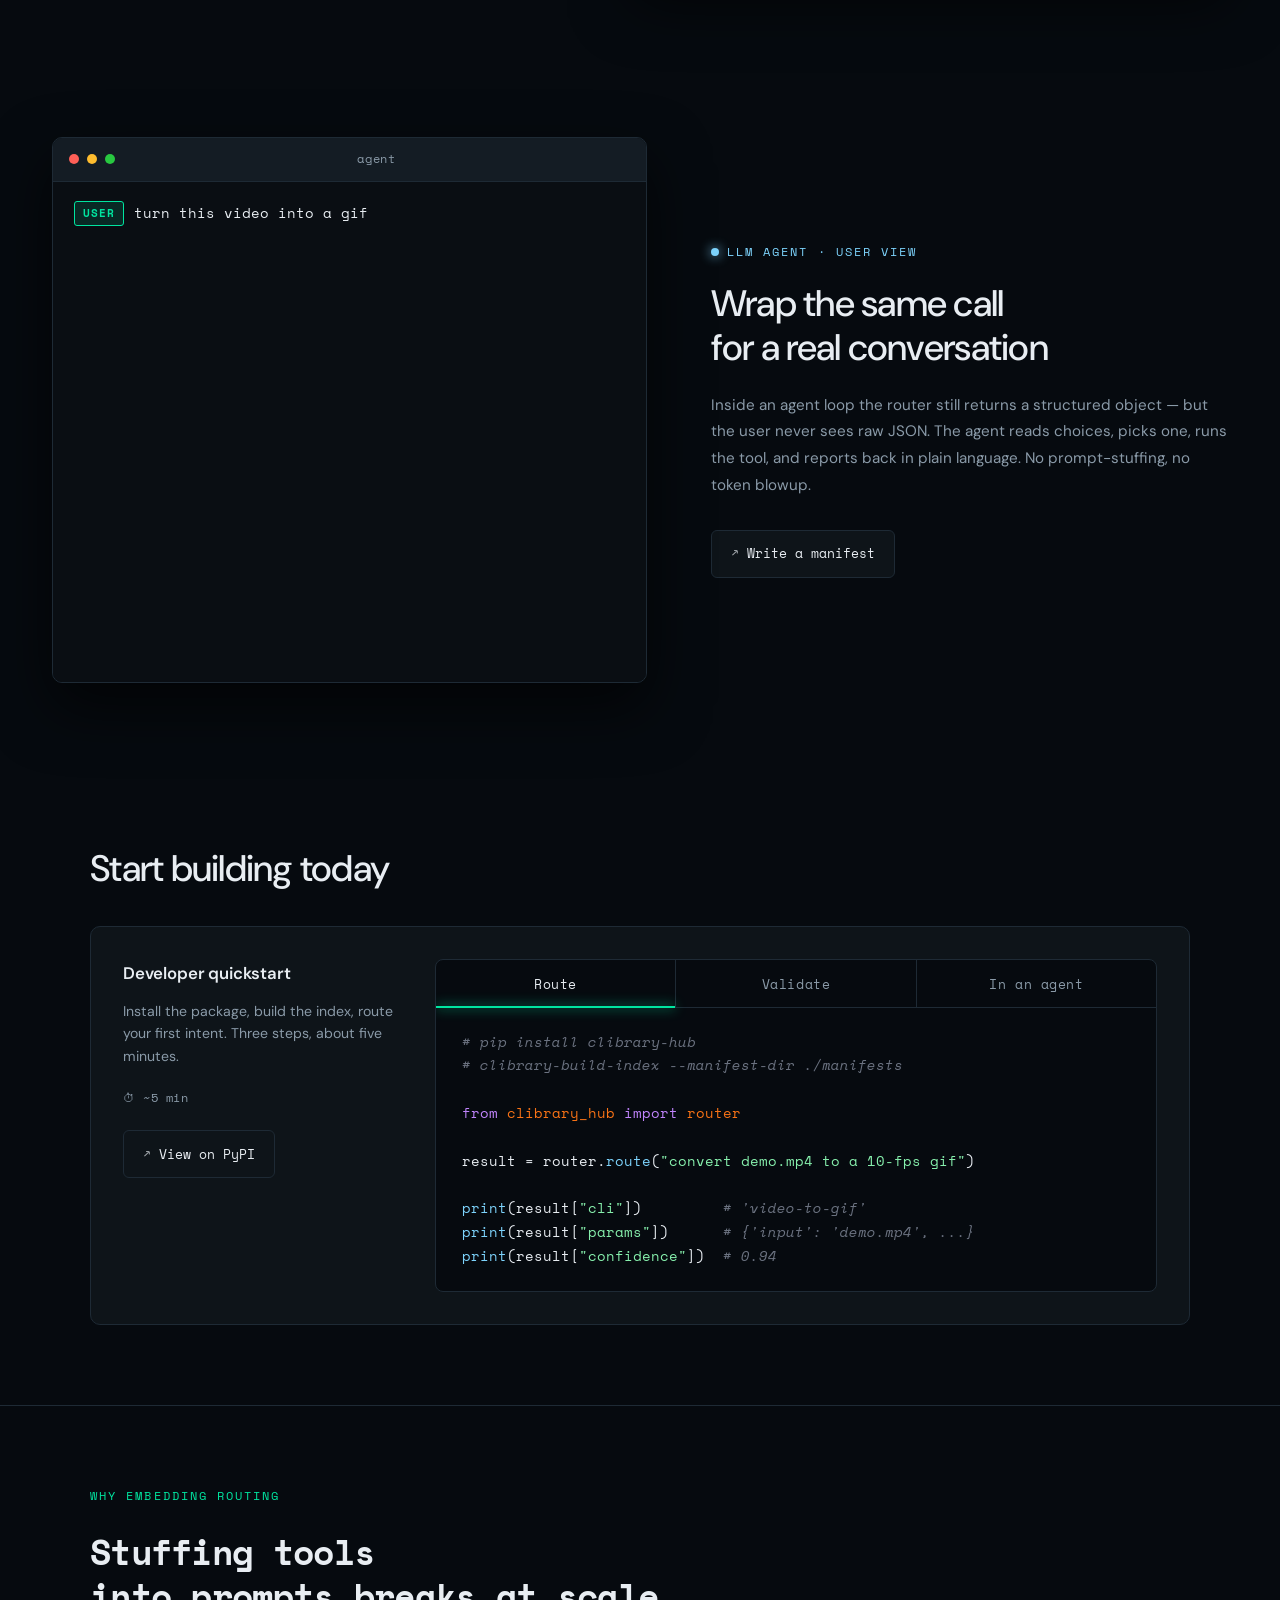
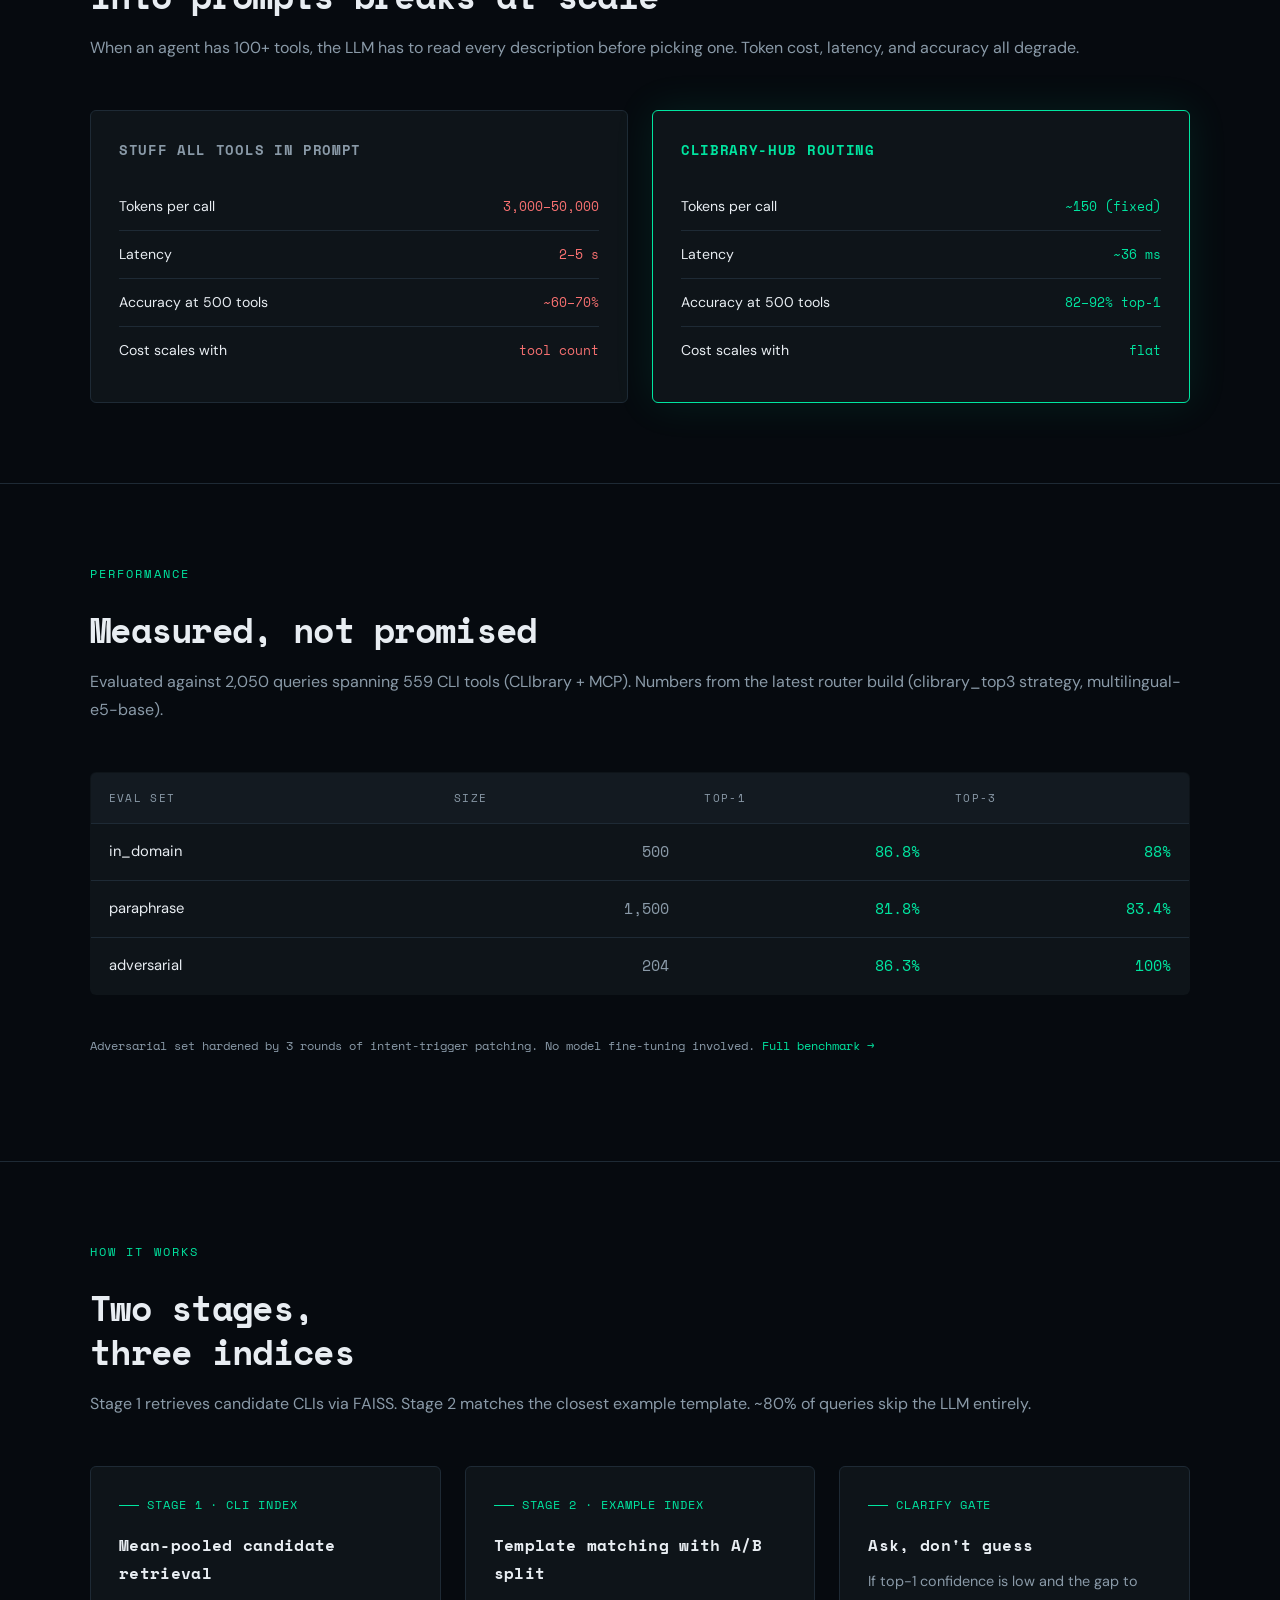
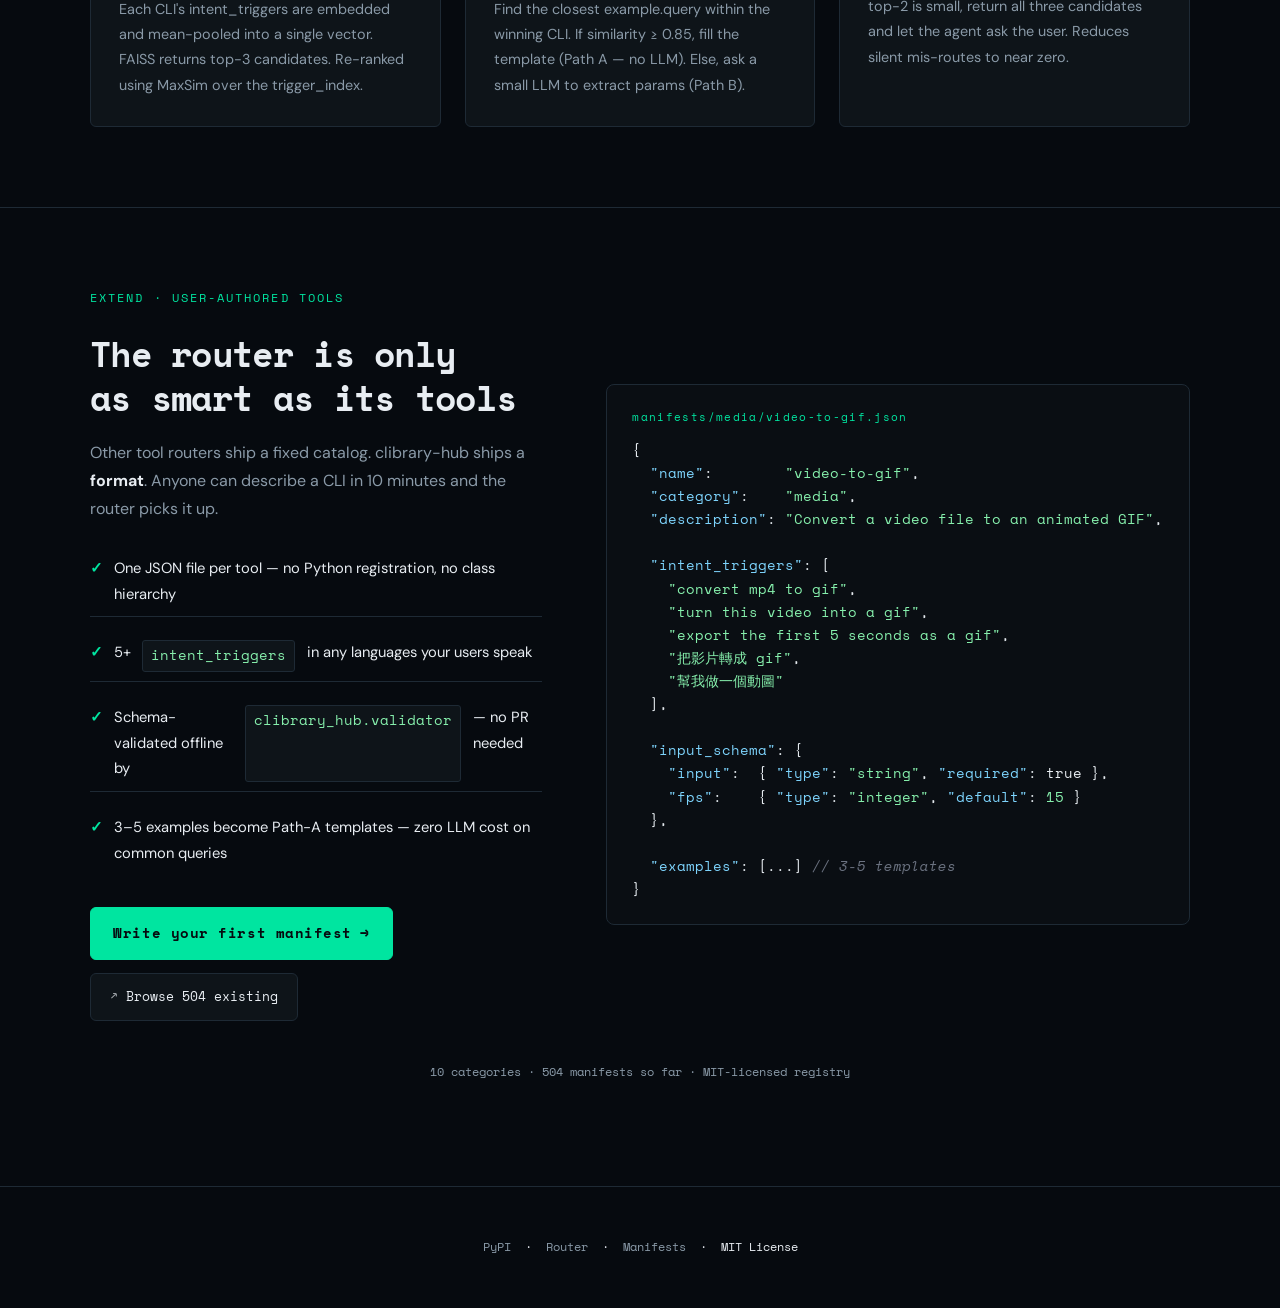
==== commit b62dbb96: "fix: update benchmark numbers with verified runs Re-ran 4 cells with the R3-patched FAISS index and " ====
--- a/index.html
+++ b/index.html
@@ -235,7 +235,7 @@
       <tr><th>EVAL SET</th><th>SIZE</th><th class="num">TOP-1</th><th class="num">TOP-3</th></tr>
     </thead>
     <tbody>
-      <tr><td>in_domain</td><td class="muted">500</td><td class="num">91%</td><td class="num">95%</td></tr>
+      <tr><td>in_domain</td><td class="muted">500</td><td class="num">86.8%</td><td class="num">88%</td></tr>
       <tr><td>paraphrase</td><td class="muted">1,500</td><td class="num">81.8%</td><td class="num">83.4%</td></tr>
       <tr><td>adversarial</td><td class="muted">204</td><td class="num">86.3%</td><td class="num">100%</td></tr>
     </tbody>
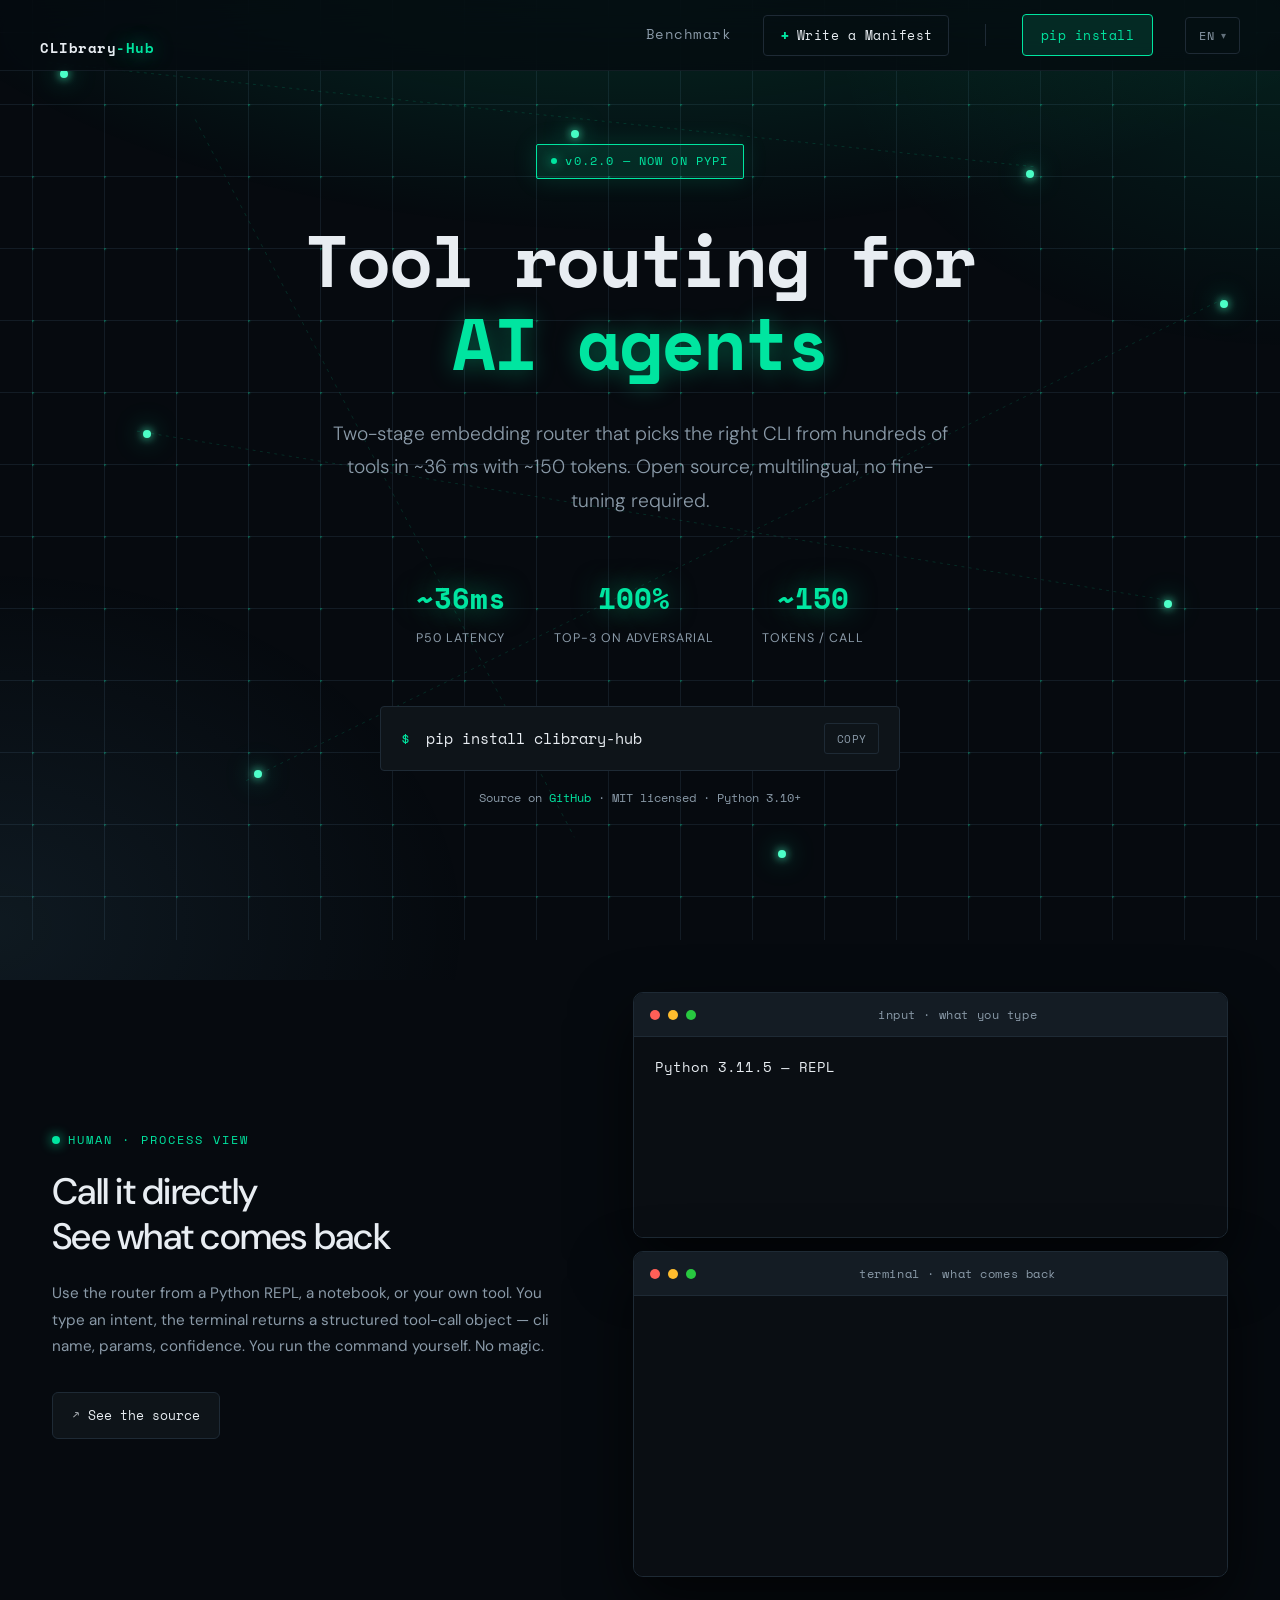
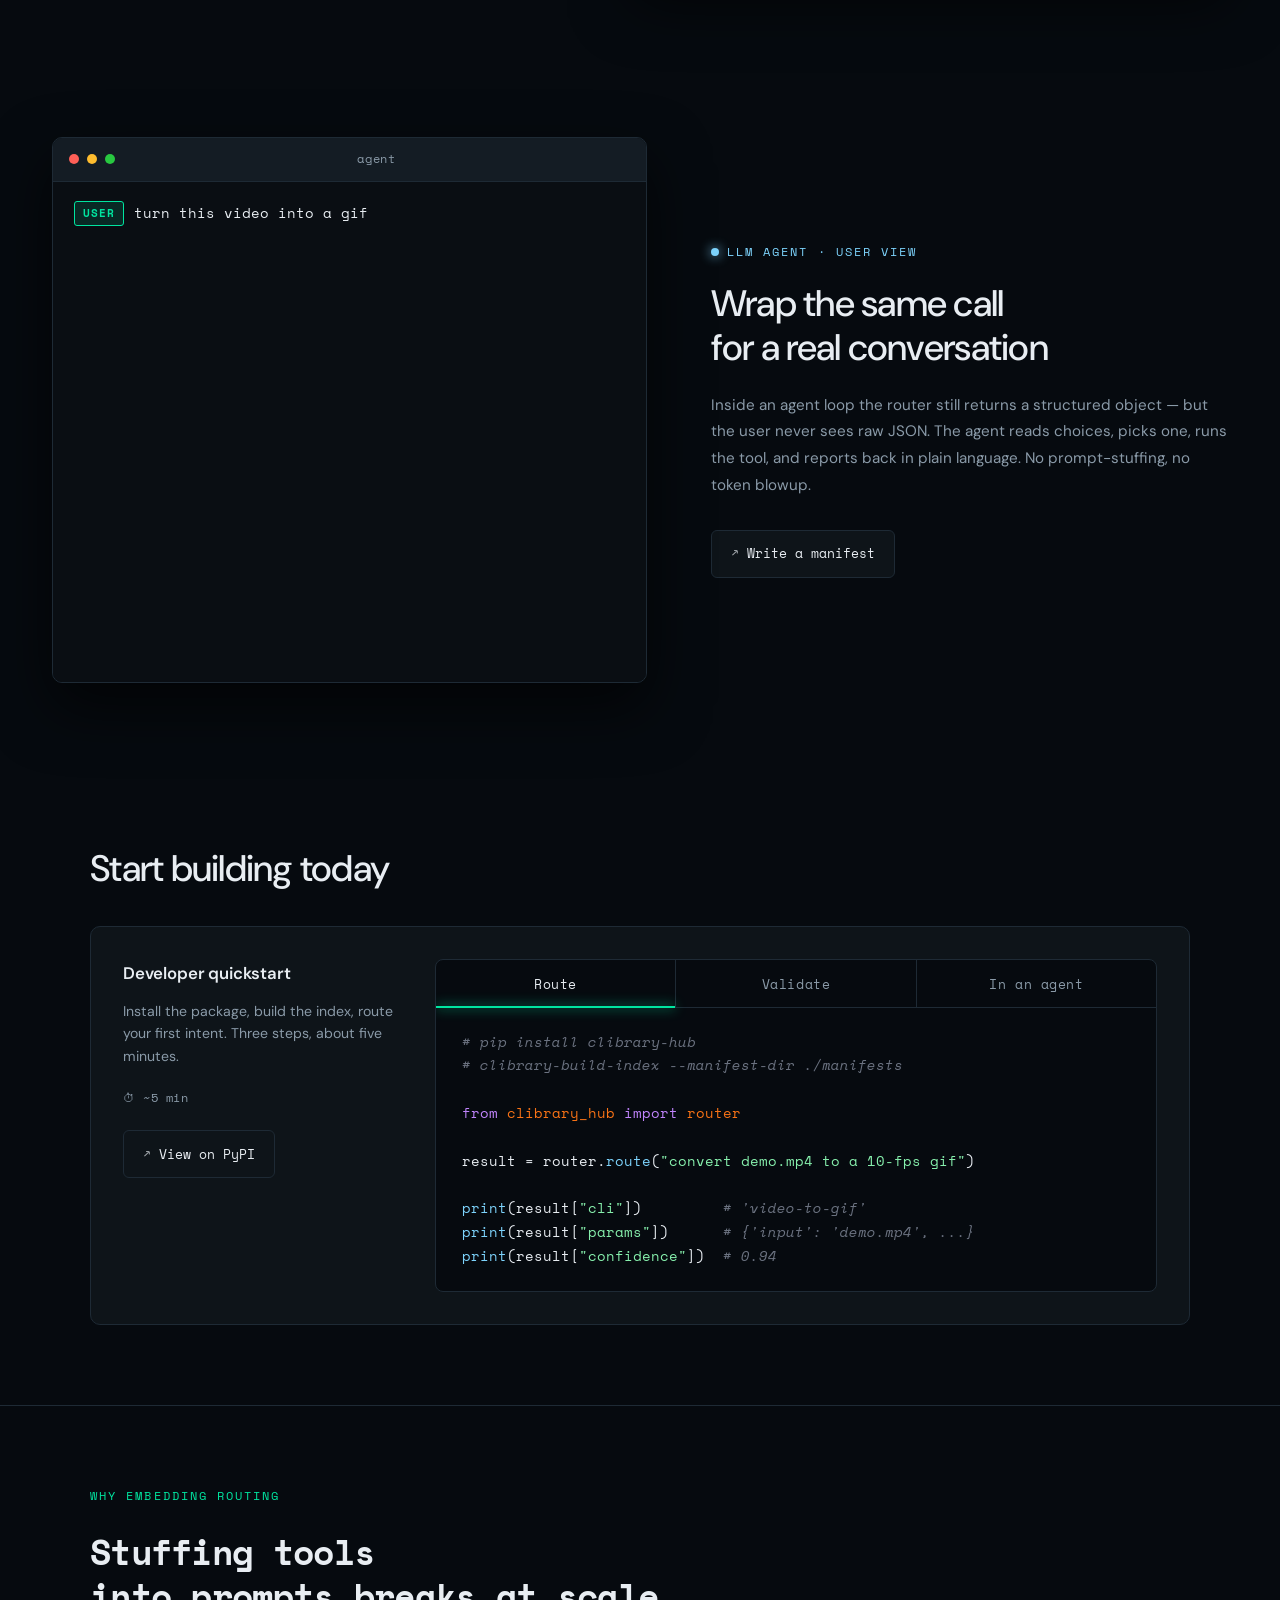
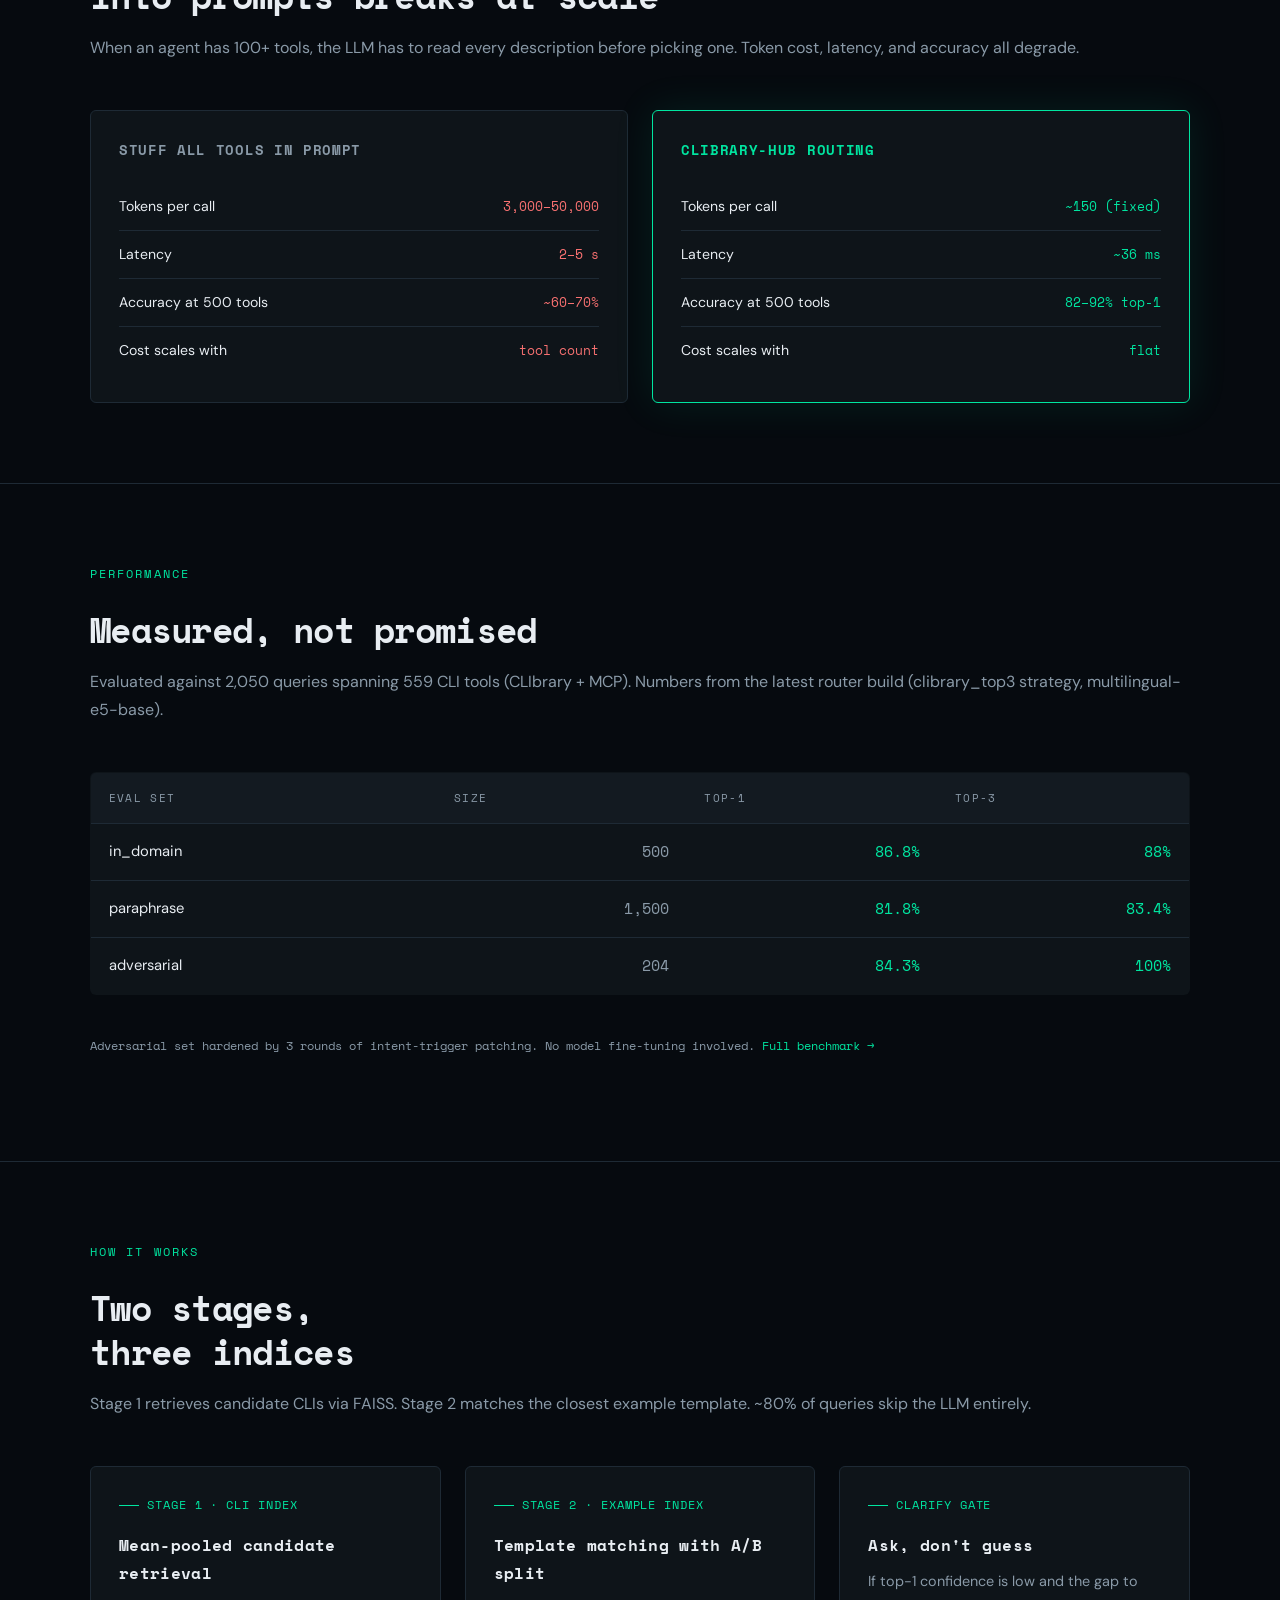
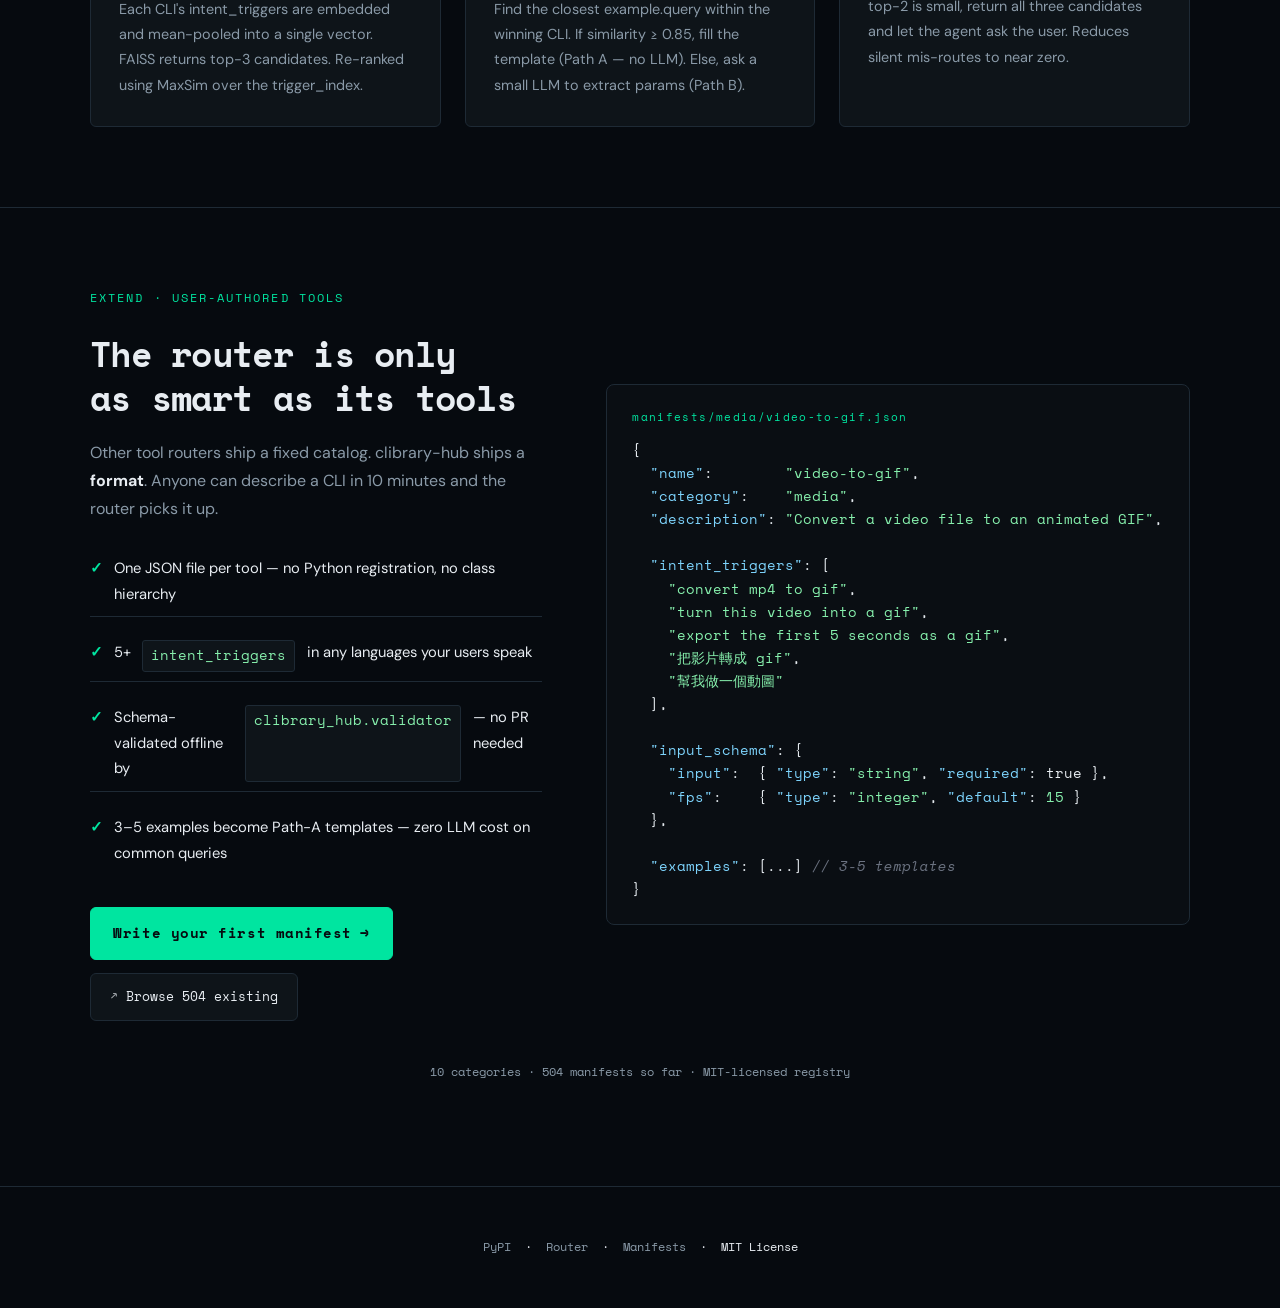
==== commit faef0b17: "fix: homepage adversarial number consistently uses qwen2.5:3b (84.3%) The other rows (paraphrase 81." ====
--- a/index.html
+++ b/index.html
@@ -237,7 +237,7 @@
     <tbody>
       <tr><td>in_domain</td><td class="muted">500</td><td class="num">86.8%</td><td class="num">88%</td></tr>
       <tr><td>paraphrase</td><td class="muted">1,500</td><td class="num">81.8%</td><td class="num">83.4%</td></tr>
-      <tr><td>adversarial</td><td class="muted">204</td><td class="num">86.3%</td><td class="num">100%</td></tr>
+      <tr><td>adversarial</td><td class="muted">204</td><td class="num">84.3%</td><td class="num">100%</td></tr>
     </tbody>
   </table>
   <p class="install-note" style="text-align:left; margin-top:1.5rem;">
